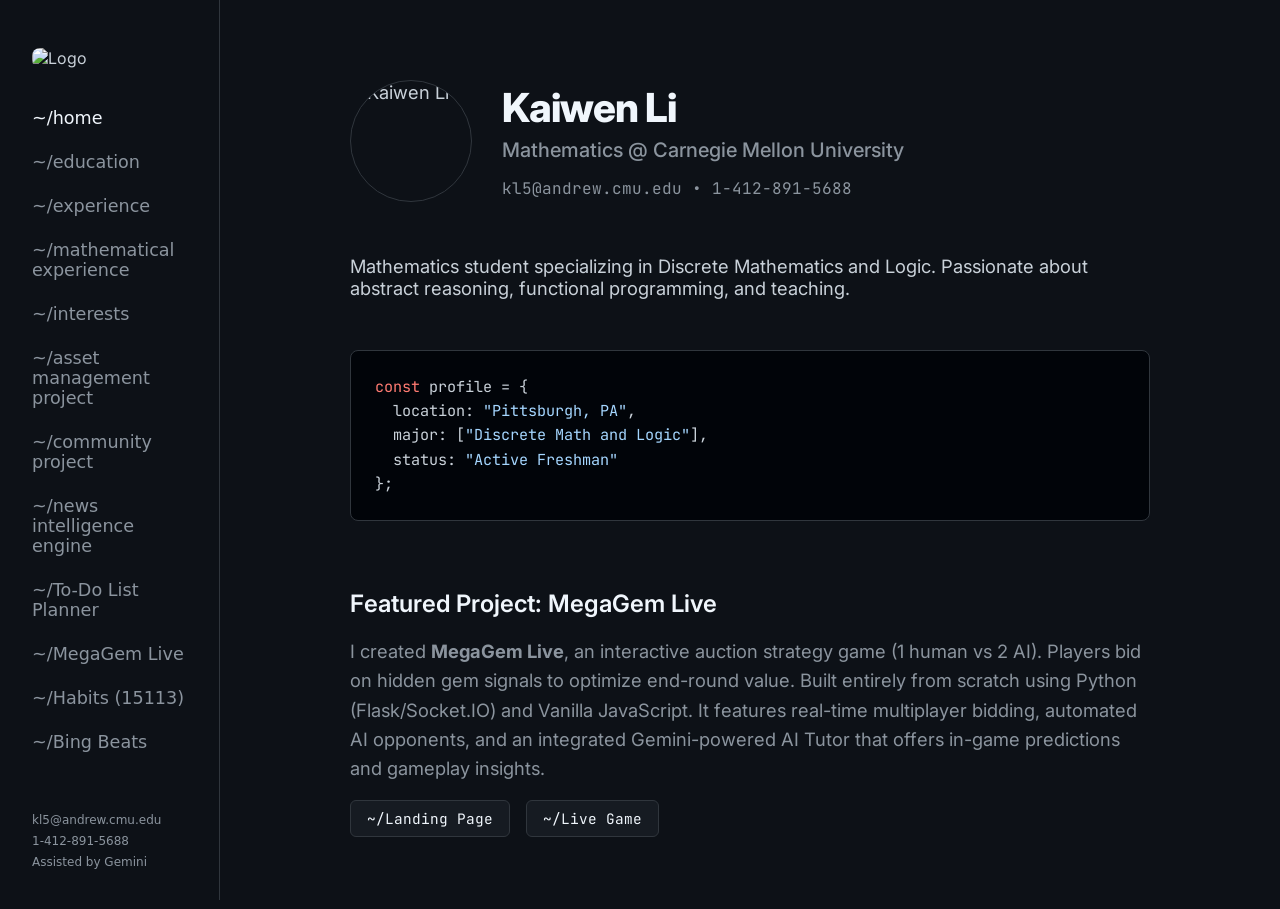
==== index.html @ 4c5a927d "Added BingBeats" ====
<!DOCTYPE html>
<html lang="en">

<head>
    <meta charset="UTF-8">
    <title>Kaiwen Li | Portfolio</title>
    <link rel="preconnect" href="https://fonts.googleapis.com">
    <link rel="preconnect" href="https://fonts.gstatic.com" crossorigin>
    <link
        href="https://fonts.googleapis.com/css2?family=Inter:ital,opsz,wght@0,14..32,100..900;1,14..32,100..900&family=JetBrains+Mono:ital,wght@0,100..800;1,100..800&display=swap"
        rel="stylesheet">

    <link rel="preconnect" href="https://fonts.googleapis.com">
    <link rel="preconnect" href="https://fonts.gstatic.com" crossorigin>
    <link
        href="https://fonts.googleapis.com/css2?family=Inter:ital,opsz,wght@0,14..32,100..900;1,14..32,100..900&family=JetBrains+Mono:ital,wght@0,100..800;1,100..800&display=swap"
        rel="stylesheet">

    <style>
        :root {
            --bg: #0d1117;
            --card: #161b22;
            --text: #c9d1d9;
            --sub: #8b949e;
            --border: #30363d;
            --highlight: #f0f6fc;
        }

        body {
            background: var(--bg);
            color: var(--text);
            font-family: 'Inter', -apple-system, system-ui, sans-serif;
            margin: 0;
            display: flex;
            min-height: 100vh;
        }

        nav {
            border-right: 1px solid var(--border);
            padding: 3rem 2rem;
            display: flex;
            flex-direction: column;
            justify-content: flex-start;
            gap: 1.5rem;
            background: var(--bg);
            position: sticky;
            top: 0;
            height: 100vh;
            width: 220px;
            min-width: 220px;
            box-sizing: border-box;
        }

        .sidebar-logo {
            width: 100%;
            display: flex;
            justify-content: flex-start;
            margin-bottom: 1rem;
        }

        .sidebar-logo img {
            max-width: 80px;
            height: auto;
            border-radius: 8px;
        }

        @media (max-width: 850px) {
            .sidebar-logo {
                width: auto;
                margin-bottom: 0;
                margin-right: 1rem;
            }

            .sidebar-logo img {
                max-width: 40px;
            }
        }

        .sidebar-footer {
            margin-top: auto;
            padding-top: 2rem;
        }

        .sidebar-footer p {
            color: var(--sub);
            font-size: 0.75rem;
            margin: 4px 0;
            font-family: -apple-system, system-ui, "Segoe UI", sans-serif;
            line-height: 1.4;
        }

        @media (max-width: 850px) {
            .sidebar-footer {
                display: none;
            }
        }

        nav a {
            font-family: -apple-system, system-ui, "Segoe UI", sans-serif;
            color: var(--sub);
            text-decoration: none;
            font-size: 1.1rem;
            font-weight: 500;
        }

        nav a:hover,
        .active {
            color: var(--highlight);
        }

        /* CONTENT AREA: Slightly scaled down from the previous version */
        .container {
            flex-grow: 1;
            max-width: 800px;
            margin: 80px auto 40px auto;
            padding: 0 40px;
            font-size: 1.15rem;
            font-family: 'Inter', sans-serif;
            display: flex;
            flex-direction: column;
            min-height: calc(100vh - 120px);
        }

        h1 {
            font-size: 2.5rem;
            /* Reduced from 3rem */
            color: var(--highlight);
            letter-spacing: -1px;
            margin: 0;
            font-weight: 800;
        }

        .tagline {
            color: var(--sub);
            margin: 6px 0;
            font-weight: 500;
            font-size: 1.25rem;
        }

        .contact {
            color: var(--sub);
            margin-top: 1rem;
            font-family: 'JetBrains Mono', monospace;
            font-size: 1rem;
        }

        .profile-header {
            display: flex;
            align-items: center;
            gap: 30px;
            margin-bottom: 35px;
        }

        .header-img {
            width: 120px;
            height: 120px;
            border-radius: 50%;
            border: 1px solid var(--border);
            object-fit: cover;
        }

        .code-block {
            background: #010409;
            border: 1px solid var(--border);
            border-radius: 8px;
            padding: 1.5rem;
            font-family: "JetBrains Mono", monospace;
            font-size: 0.95rem;
            margin-top: 2rem;
            line-height: 1.6;
        }

        @media (max-width: 850px) {
            body {
                flex-direction: column;
            }

            nav {
                width: 100%;
                height: auto;
                flex-direction: row;
                border-right: none;
                border-bottom: 1px solid var(--border);
                position: relative;
                padding: 1.5rem;
                justify-content: center;
                gap: 1.5rem;
            }

            .container {
                margin: 40px auto;
            }
        }

        @media (max-width: 600px) {
            .profile-header {
                flex-direction: column;
                text-align: center;
            }
        }
    </style>
</head>

<body>
    <nav>
        <div class="sidebar-logo">
            <img src="Gemini_Generated_Image_7rpene7rpene7rpe (1).png" alt="Logo">
        </div>
        <a href="index.html" class="active">~/home</a>
        <a href="education.html">~/education</a>
        <a href="experience.html">~/experience</a>
        <a href="honors.html">~/mathematical experience</a>
        <a href="interests.html">~/interests</a>
        <a href="https://arcg.is/04Xv9r" target="_blank">~/asset management project</a>
        <a href="https://kaiwenli1000.wixsite.com/adopt-our-community" target="_blank">~/community project</a>
        <a href="news.html">~/news intelligence engine</a>
        <a href="todo.html">~/To-Do List Planner</a>
        <a href="megagem.html">~/MegaGem Live</a>
        <a href="habits.html">~/Habits (15113)</a>
        <a href="bingbeats.html">~/Bing Beats</a>

        <footer class="sidebar-footer">
            <p>kl5@andrew.cmu.edu </p>
            <p>1-412-891-5688</p>
            <p>Assisted by Gemini</p>
        </footer>
    </nav>
    <div class="container">
        <header class="profile-header">
            <img src="381769150556_.pic.jpg" alt="Kaiwen Li" class="header-img">

            <div class="header-text">
                <h1>Kaiwen Li</h1>
                <p class="tagline">Mathematics @ Carnegie Mellon University</p>
                <div class="contact">
                    kl5@andrew.cmu.edu • 1-412-891-5688
                </div>
            </div>
        </header>

        <p>Mathematics student specializing in Discrete Mathematics and Logic. Passionate about abstract reasoning,
            functional programming, and teaching.</p>

        <div class="code-block" style="margin-bottom: 3rem;">
            <span style="color: #ff7b72;">const</span> profile = {<br>
            &nbsp;&nbsp;location: <span style="color: #a5d6ff;">"Pittsburgh, PA"</span>,<br>
            &nbsp;&nbsp;major: [<span style="color: #a5d6ff;">"Discrete Math and Logic"</span>],<br>
            &nbsp;&nbsp;status: <span style="color: #a5d6ff;">"Active Freshman"</span><br>
            };
        </div>

        <div class="project-summary" style="margin-bottom: 2rem;">
            <h2 style="color: var(--highlight); font-size: 1.5rem; margin-bottom: 0.5rem; font-weight: 600;">Featured
                Project: MegaGem Live</h2>
            <p style="color: var(--sub); line-height: 1.6; margin-bottom: 1rem;">
                I created <strong>MegaGem Live</strong>, an interactive auction strategy game (1 human vs 2 AI). Players
                bid on hidden gem signals to optimize end-round value. Built entirely from scratch using Python
                (Flask/Socket.IO) and Vanilla JavaScript. It features real-time multiplayer bidding, automated AI
                opponents, and an integrated Gemini-powered AI Tutor that offers in-game predictions and gameplay
                insights.
            </p>
            <div style="display: flex; gap: 1rem; font-family: 'JetBrains Mono', monospace; font-size: 0.9rem;">
                <a href="https://kaiwenli2007.github.io/MegaGem_Live/" target="_blank"
                    style="color: var(--highlight); text-decoration: none; border: 1px solid var(--border); padding: 0.5rem 1rem; border-radius: 6px; background: var(--card);">~/Landing
                    Page</a>
                <a href="https://megagem-live.onrender.com" target="_blank"
                    style="color: var(--highlight); text-decoration: none; border: 1px solid var(--border); padding: 0.5rem 1rem; border-radius: 6px; background: var(--card);">~/Live
                    Game</a>
            </div>
        </div>
    </div>
</body>

</html>
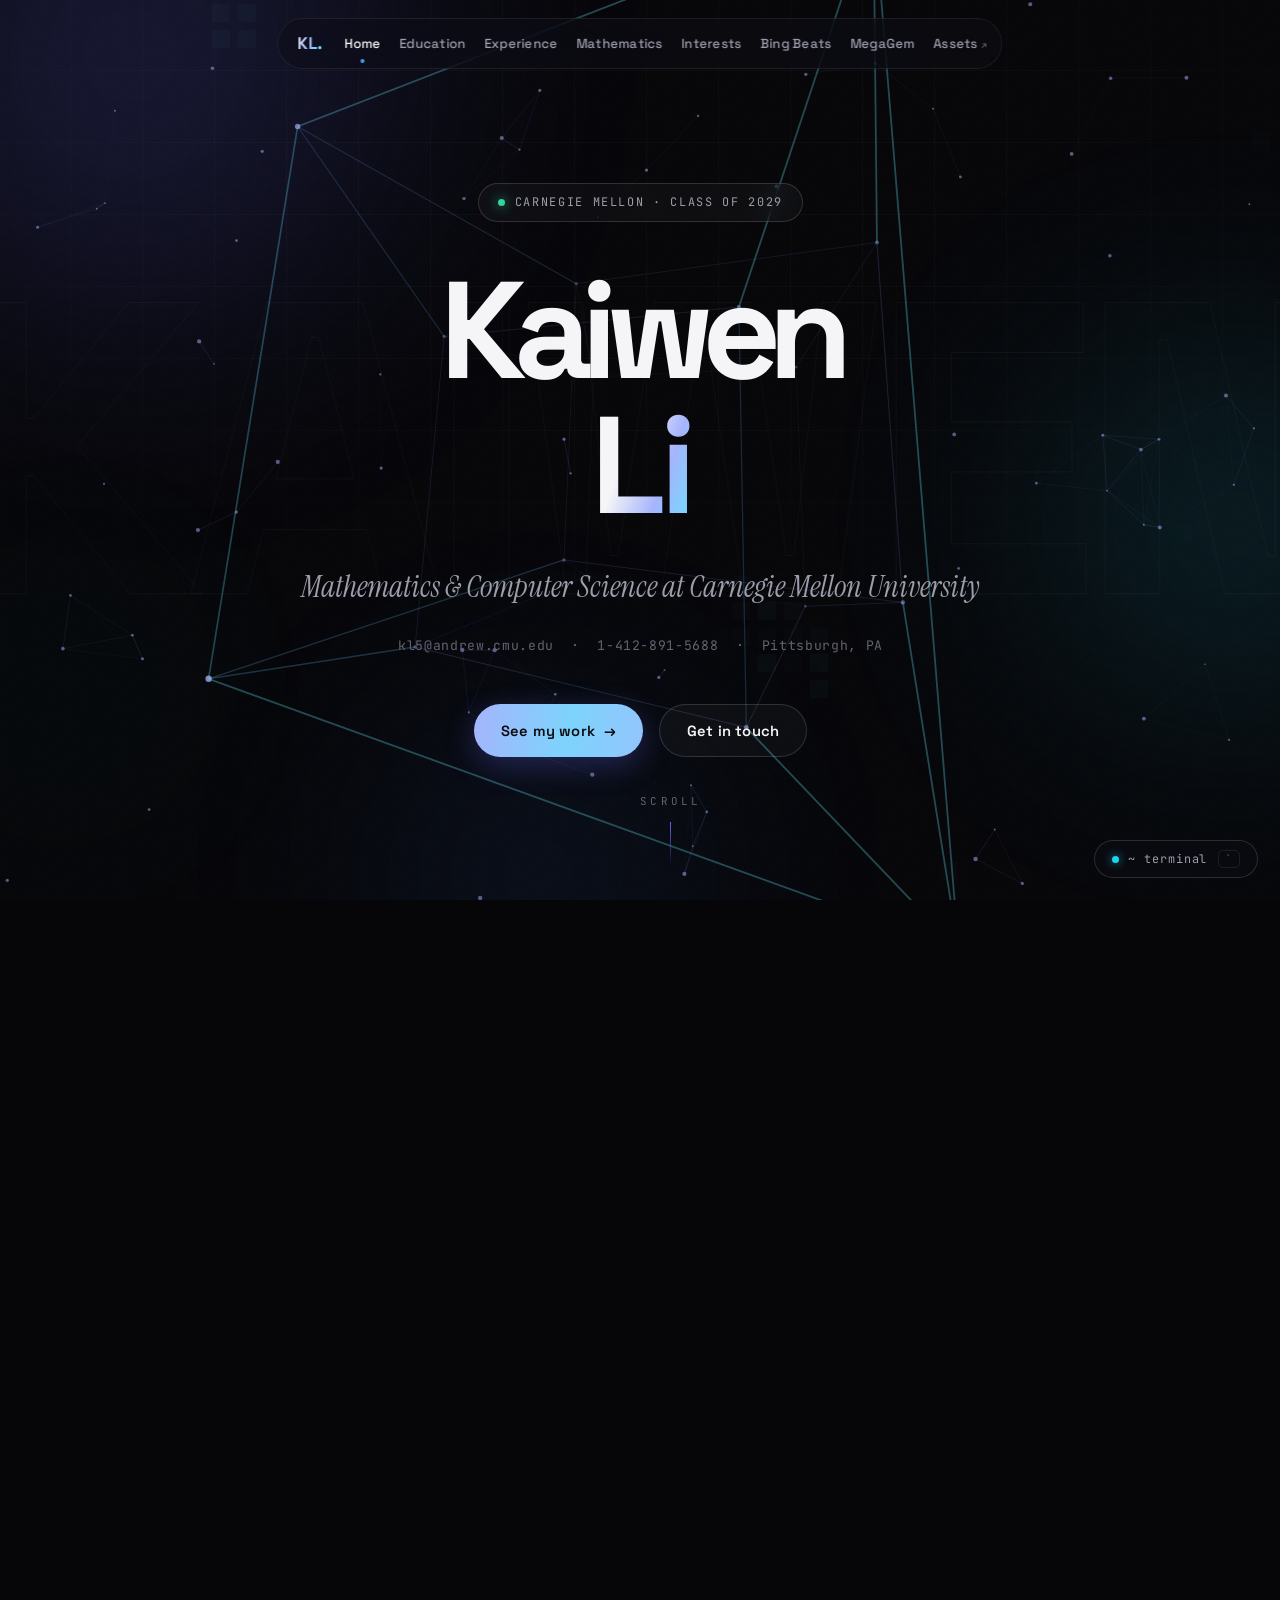
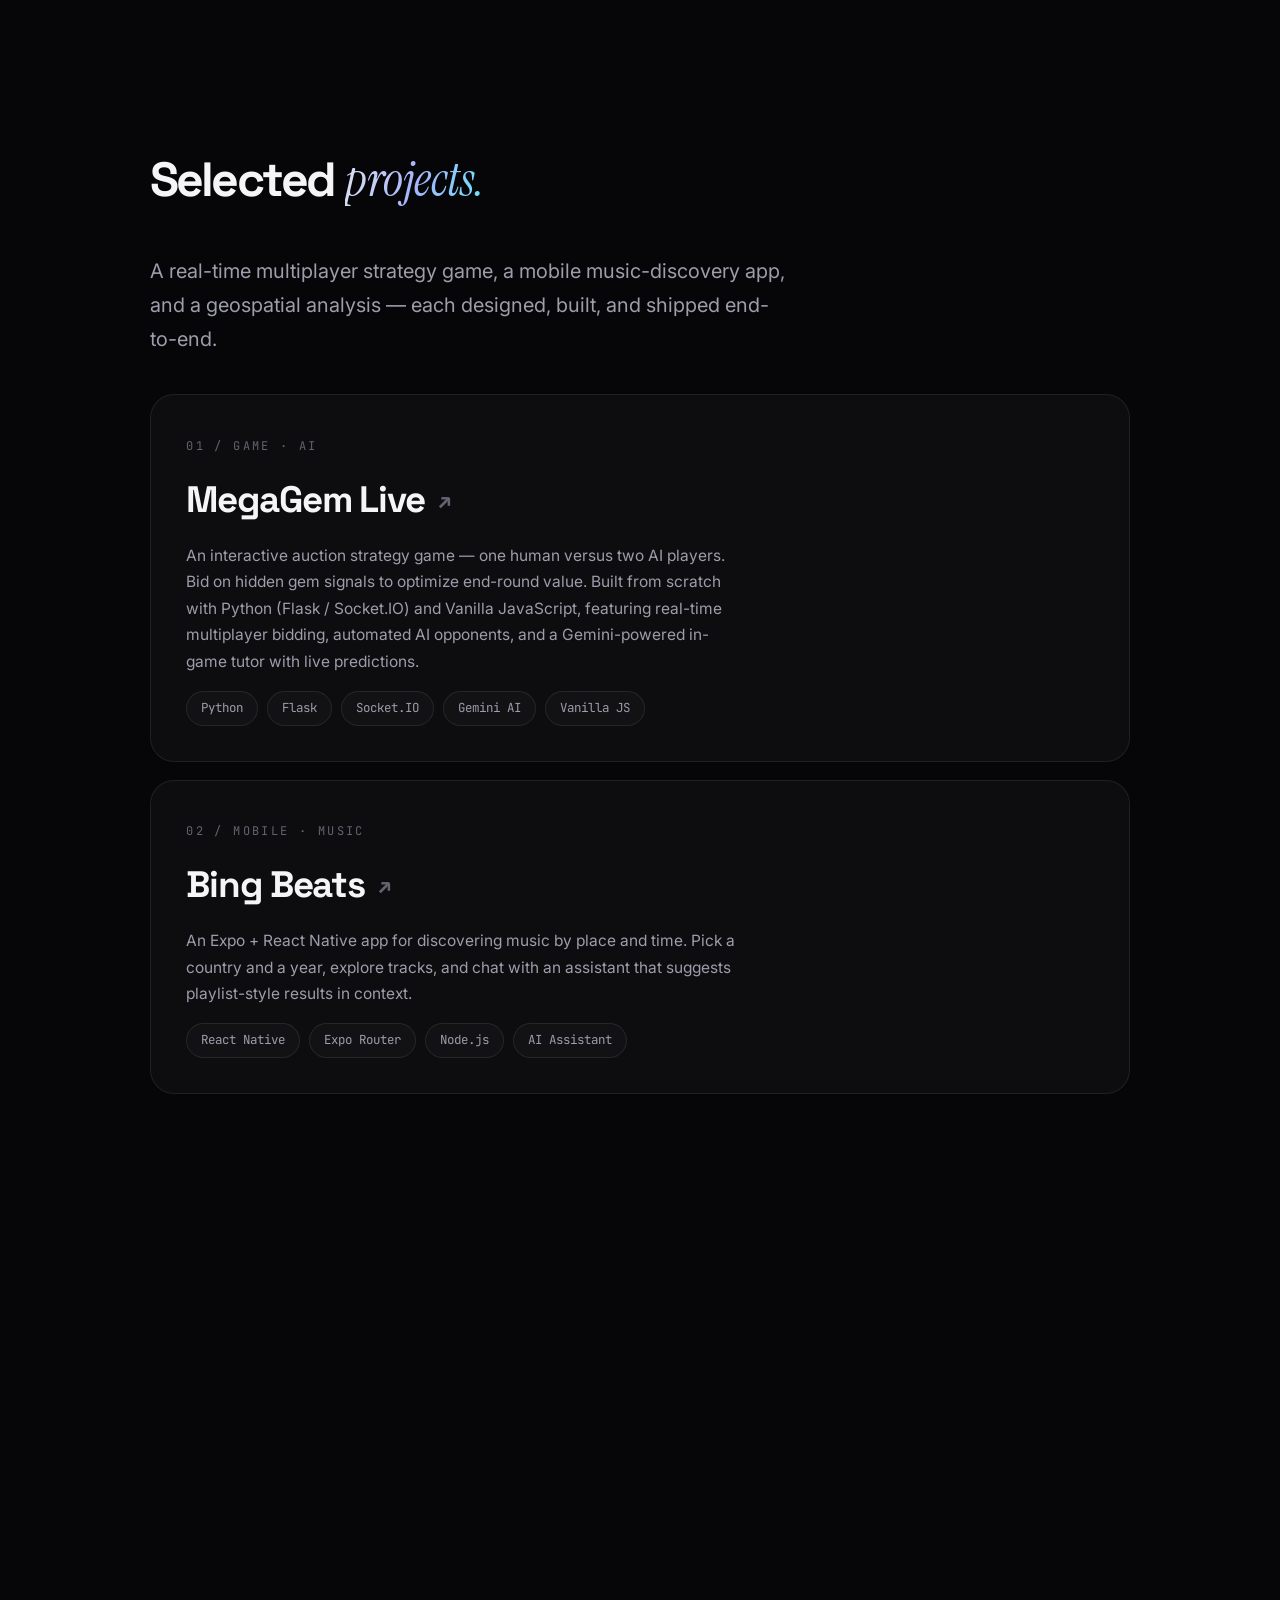
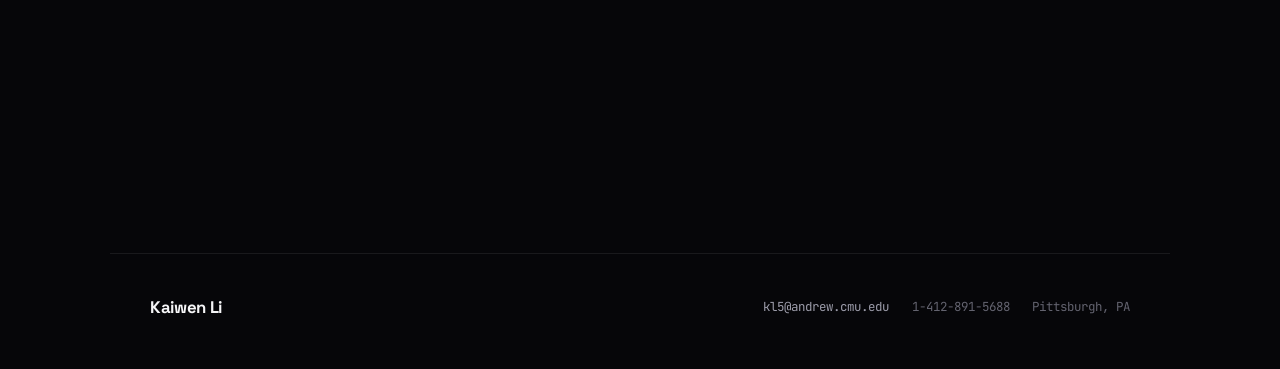
==== commit 1b029e29: "Redesign site: cinematic UI, interactive math background, terminal - New shared design system (style" ====
--- a/index.html
+++ b/index.html
@@ -3,272 +3,219 @@
 
 <head>
     <meta charset="UTF-8">
-    <title>Kaiwen Li | Portfolio</title>
+    <meta name="viewport" content="width=device-width, initial-scale=1">
+    <title>Kaiwen Li — Math &amp; CS @ CMU</title>
+    <link rel="icon"
+        href="data:image/svg+xml,%3Csvg xmlns='http://www.w3.org/2000/svg' viewBox='0 0 64 64'%3E%3Cdefs%3E%3ClinearGradient id='g' x1='0' y1='0' x2='1' y2='1'%3E%3Cstop offset='0' stop-color='%238b5cf6'/%3E%3Cstop offset='1' stop-color='%2322d3ee'/%3E%3C/linearGradient%3E%3C/defs%3E%3Crect width='64' height='64' rx='14' fill='url(%23g)'/%3E%3Ctext x='32' y='45' font-family='Arial' font-size='38' font-weight='bold' text-anchor='middle' fill='white'%3EK%3C/text%3E%3C/svg%3E">
     <link rel="preconnect" href="https://fonts.googleapis.com">
     <link rel="preconnect" href="https://fonts.gstatic.com" crossorigin>
     <link
-        href="https://fonts.googleapis.com/css2?family=Inter:ital,opsz,wght@0,14..32,100..900;1,14..32,100..900&family=JetBrains+Mono:ital,wght@0,100..800;1,100..800&display=swap"
+        href="https://fonts.googleapis.com/css2?family=Space+Grotesk:wght@400;500;600;700&family=Instrument+Serif:ital@0;1&family=JetBrains+Mono:wght@400;500&family=Inter:wght@400;500;600&display=swap"
         rel="stylesheet">
-
-    <link rel="preconnect" href="https://fonts.googleapis.com">
-    <link rel="preconnect" href="https://fonts.gstatic.com" crossorigin>
-    <link
-        href="https://fonts.googleapis.com/css2?family=Inter:ital,opsz,wght@0,14..32,100..900;1,14..32,100..900&family=JetBrains+Mono:ital,wght@0,100..800;1,100..800&display=swap"
-        rel="stylesheet">
-
-    <style>
-        :root {
-            --bg: #0d1117;
-            --card: #161b22;
-            --text: #c9d1d9;
-            --sub: #8b949e;
-            --border: #30363d;
-            --highlight: #f0f6fc;
-        }
-
-        body {
-            background: var(--bg);
-            color: var(--text);
-            font-family: 'Inter', -apple-system, system-ui, sans-serif;
-            margin: 0;
-            display: flex;
-            min-height: 100vh;
-        }
-
-        nav {
-            border-right: 1px solid var(--border);
-            padding: 3rem 2rem;
-            display: flex;
-            flex-direction: column;
-            justify-content: flex-start;
-            gap: 1.5rem;
-            background: var(--bg);
-            position: sticky;
-            top: 0;
-            height: 100vh;
-            width: 220px;
-            min-width: 220px;
-            box-sizing: border-box;
-        }
-
-        .sidebar-logo {
-            width: 100%;
-            display: flex;
-            justify-content: flex-start;
-            margin-bottom: 1rem;
-        }
-
-        .sidebar-logo img {
-            max-width: 80px;
-            height: auto;
-            border-radius: 8px;
-        }
-
-        @media (max-width: 850px) {
-            .sidebar-logo {
-                width: auto;
-                margin-bottom: 0;
-                margin-right: 1rem;
-            }
-
-            .sidebar-logo img {
-                max-width: 40px;
-            }
-        }
-
-        .sidebar-footer {
-            margin-top: auto;
-            padding-top: 2rem;
-        }
-
-        .sidebar-footer p {
-            color: var(--sub);
-            font-size: 0.75rem;
-            margin: 4px 0;
-            font-family: -apple-system, system-ui, "Segoe UI", sans-serif;
-            line-height: 1.4;
-        }
-
-        @media (max-width: 850px) {
-            .sidebar-footer {
-                display: none;
-            }
-        }
-
-        nav a {
-            font-family: -apple-system, system-ui, "Segoe UI", sans-serif;
-            color: var(--sub);
-            text-decoration: none;
-            font-size: 1.1rem;
-            font-weight: 500;
-        }
-
-        nav a:hover,
-        .active {
-            color: var(--highlight);
-        }
-
-        /* CONTENT AREA: Slightly scaled down from the previous version */
-        .container {
-            flex-grow: 1;
-            max-width: 800px;
-            margin: 80px auto 40px auto;
-            padding: 0 40px;
-            font-size: 1.15rem;
-            font-family: 'Inter', sans-serif;
-            display: flex;
-            flex-direction: column;
-            min-height: calc(100vh - 120px);
-        }
-
-        h1 {
-            font-size: 2.5rem;
-            /* Reduced from 3rem */
-            color: var(--highlight);
-            letter-spacing: -1px;
-            margin: 0;
-            font-weight: 800;
-        }
-
-        .tagline {
-            color: var(--sub);
-            margin: 6px 0;
-            font-weight: 500;
-            font-size: 1.25rem;
-        }
-
-        .contact {
-            color: var(--sub);
-            margin-top: 1rem;
-            font-family: 'JetBrains Mono', monospace;
-            font-size: 1rem;
-        }
-
-        .profile-header {
-            display: flex;
-            align-items: center;
-            gap: 30px;
-            margin-bottom: 35px;
-        }
-
-        .header-img {
-            width: 120px;
-            height: 120px;
-            border-radius: 50%;
-            border: 1px solid var(--border);
-            object-fit: cover;
-        }
-
-        .code-block {
-            background: #010409;
-            border: 1px solid var(--border);
-            border-radius: 8px;
-            padding: 1.5rem;
-            font-family: "JetBrains Mono", monospace;
-            font-size: 0.95rem;
-            margin-top: 2rem;
-            line-height: 1.6;
-        }
-
-        @media (max-width: 850px) {
-            body {
-                flex-direction: column;
-            }
-
-            nav {
-                width: 100%;
-                height: auto;
-                flex-direction: row;
-                border-right: none;
-                border-bottom: 1px solid var(--border);
-                position: relative;
-                padding: 1.5rem;
-                justify-content: center;
-                gap: 1.5rem;
-            }
-
-            .container {
-                margin: 40px auto;
-            }
-        }
-
-        @media (max-width: 600px) {
-            .profile-header {
-                flex-direction: column;
-                text-align: center;
-            }
-        }
-    </style>
+    <link rel="stylesheet" href="styles.css">
 </head>
 
 <body>
-    <nav>
-        <div class="sidebar-logo">
-            <img src="Gemini_Generated_Image_7rpene7rpene7rpe (1).png" alt="Logo">
+    <!-- Ambient cursor-reactive background -->
+    <div class="ambient">
+        <div class="orb orb-violet"></div>
+        <div class="orb orb-cyan"></div>
+        <div class="orb orb-pink"></div>
+        <div class="orb orb-amber"></div>
+        <div class="grid-overlay"></div>
+        <div class="noise"></div>
+    </div>
+
+    <header class="site-nav">
+        <a class="nav-logo" href="index.html">KL.</a>
+        <nav class="nav-links">
+            <a href="index.html" class="active">Home</a>
+            <a href="education.html">Education</a>
+            <a href="experience.html">Experience</a>
+            <a href="honors.html">Mathematics</a>
+            <a href="interests.html">Interests</a>
+            <a href="bingbeats.html">Bing Beats</a>
+            <a href="megagem.html">MegaGem</a>
+            <a href="https://arcg.is/04Xv9r" target="_blank" class="ext">Assets</a>
+        </nav>
+        <button class="menu-btn" aria-label="Open menu">
+            <span class="bars"><span></span><span></span></span>
+            Menu
+        </button>
+    </header>
+
+    <div class="overlay-menu">
+        <button class="overlay-close">Close</button>
+        <a href="index.html"><span class="idx">01</span>Home</a>
+        <a href="education.html"><span class="idx">02</span>Education</a>
+        <a href="experience.html"><span class="idx">03</span>Experience</a>
+        <a href="honors.html"><span class="idx">04</span>Mathematics</a>
+        <a href="interests.html"><span class="idx">05</span>Interests</a>
+        <a href="bingbeats.html"><span class="idx">06</span>Bing Beats</a>
+        <a href="megagem.html"><span class="idx">07</span>MegaGem Live</a>
+        <a href="https://arcg.is/04Xv9r" target="_blank"><span class="idx">08</span>Asset Management ↗</a>
+    </div>
+
+    <!-- ============ HERO ============ -->
+    <section class="hero">
+        <div class="hero-watermark" aria-hidden="true">KAIWEN</div>
+
+        <div class="hero-inner">
+            <div class="status-pill">
+                <span class="dot"></span>
+                Carnegie Mellon · Class of 2029
+            </div>
+
+            <h1 class="hero-name">
+                <span class="line"><span>Kaiwen</span></span>
+                <span class="line"><span><span class="shine">Li</span></span></span>
+            </h1>
+
+            <p class="hero-tag">
+                Mathematics &amp; Computer Science at Carnegie Mellon University
+            </p>
+
+            <p class="hero-contact">kl5@andrew.cmu.edu &nbsp;·&nbsp; 1-412-891-5688 &nbsp;·&nbsp; Pittsburgh, PA</p>
+
+            <div class="btn-row hero-cta" style="justify-content: center;">
+                <a class="btn btn-primary" href="#work">See my work <span class="arrow">→</span></a>
+                <a class="btn btn-ghost" href="mailto:kl5@andrew.cmu.edu">Get in touch</a>
+            </div>
         </div>
-        <a href="index.html" class="active">~/home</a>
-        <a href="education.html">~/education</a>
-        <a href="experience.html">~/experience</a>
-        <a href="honors.html">~/mathematical experience</a>
-        <a href="interests.html">~/interests</a>
-        <a href="https://arcg.is/04Xv9r" target="_blank">~/asset management project</a>
-        <a href="https://kaiwenli1000.wixsite.com/adopt-our-community" target="_blank">~/community project</a>
-        <a href="news.html">~/news intelligence engine</a>
-        <a href="todo.html">~/To-Do List Planner</a>
-        <a href="megagem.html">~/MegaGem Live</a>
-        <a href="habits.html">~/Habits (15113)</a>
-        <a href="bingbeats.html">~/Bing Beats</a>
-
-        <footer class="sidebar-footer">
-            <p>kl5@andrew.cmu.edu </p>
-            <p>1-412-891-5688</p>
-            <p>Assisted by Gemini</p>
-        </footer>
-    </nav>
-    <div class="container">
-        <header class="profile-header">
-            <img src="381769150556_.pic.jpg" alt="Kaiwen Li" class="header-img">
-
-            <div class="header-text">
-                <h1>Kaiwen Li</h1>
-                <p class="tagline">Mathematics @ Carnegie Mellon University</p>
-                <div class="contact">
-                    kl5@andrew.cmu.edu • 1-412-891-5688
+
+        <div class="scroll-cue">Scroll</div>
+    </section>
+
+    <!-- ============ ABOUT ============ -->
+    <main class="page" style="padding-top: 40px;">
+        <section id="about">
+            <span class="kicker" data-reveal>About</span>
+            <h2 class="display" data-reveal style="--d: 0.05s;">
+                Mathematics &amp;<br>Computer Science.
+            </h2>
+
+            <div class="about-grid section-gap" style="margin-top: 3rem;">
+                <div class="portrait-frame" data-tilt data-reveal>
+                    <img src="381769150556_.pic.jpg" alt="Kaiwen Li">
                 </div>
-            </div>
-        </header>
-
-        <p>Mathematics student specializing in Discrete Mathematics and Logic. Passionate about abstract reasoning,
-            functional programming, and teaching.</p>
-
-        <div class="code-block" style="margin-bottom: 3rem;">
-            <span style="color: #ff7b72;">const</span> profile = {<br>
-            &nbsp;&nbsp;location: <span style="color: #a5d6ff;">"Pittsburgh, PA"</span>,<br>
-            &nbsp;&nbsp;major: [<span style="color: #a5d6ff;">"Discrete Math and Logic"</span>],<br>
-            &nbsp;&nbsp;status: <span style="color: #a5d6ff;">"Active Freshman"</span><br>
-            };
+
+                <div>
+                    <p class="lede" data-reveal style="--d: 0.1s; margin-bottom: 2rem;">
+                        Mathematics and Computer Science student at Carnegie Mellon University,
+                        with a focus on abstract reasoning, functional programming, and teaching.
+                    </p>
+
+                    <div class="code-block" data-reveal style="--d: 0.18s;"><span class="kw">const</span> profile = {
+    location: <span class="str">"Pittsburgh, PA"</span>,
+    major:    [<span class="str">"Mathematics"</span>, <span class="str">"Computer Science"</span>],
+    status:   <span class="str">"Active Freshman"</span>,
+};</div>
+
+                    <div class="stat-strip" data-reveal style="--d: 0.26s; margin-top: 2.2rem;">
+                        <div class="stat">
+                            <div class="num">USAMO</div>
+                            <div class="lbl">Qualifier · 2024</div>
+                        </div>
+                        <div class="stat">
+                            <div class="num">3×</div>
+                            <div class="lbl">AIME Qualifier</div>
+                        </div>
+                        <div class="stat">
+                            <div class="num">2.5%</div>
+                            <div class="lbl">Top of Euclid, Global</div>
+                        </div>
+                    </div>
+                </div>
+            </div>
+        </section>
+
+        <!-- ============ SELECTED WORK ============ -->
+        <section id="work" class="section-gap">
+            <span class="kicker" data-reveal>Selected Work</span>
+            <h2 class="section-title" data-reveal style="--d: 0.05s;">Selected <span class="serif-accent">projects.</span></h2>
+            <p class="lede" data-reveal style="--d: 0.08s; margin-bottom: 2.4rem;">
+                A real-time multiplayer strategy game, a mobile music-discovery app, and a
+                geospatial analysis — each designed, built, and shipped end-to-end.
+            </p>
+
+            <div style="display: grid; gap: 18px;">
+                <a href="megagem.html" class="glass-card project-card" data-reveal>
+                    <span class="proj-num">01 / GAME · AI</span>
+                    <h3 class="proj-name">MegaGem Live <span class="go">↗</span></h3>
+                    <p class="proj-desc">
+                        An interactive auction strategy game — one human versus two AI players. Bid on
+                        hidden gem signals to optimize end-round value. Built from scratch with Python
+                        (Flask / Socket.IO) and Vanilla JavaScript, featuring real-time multiplayer bidding,
+                        automated AI opponents, and a Gemini-powered in-game tutor with live predictions.
+                    </p>
+                    <ul class="chip-row">
+                        <li class="chip">Python</li>
+                        <li class="chip">Flask</li>
+                        <li class="chip">Socket.IO</li>
+                        <li class="chip">Gemini AI</li>
+                        <li class="chip">Vanilla JS</li>
+                    </ul>
+                </a>
+
+                <a href="bingbeats.html" class="glass-card project-card" data-reveal style="--d: 0.08s;">
+                    <span class="proj-num">02 / MOBILE · MUSIC</span>
+                    <h3 class="proj-name">Bing Beats <span class="go">↗</span></h3>
+                    <p class="proj-desc">
+                        An Expo + React Native app for discovering music by place and time. Pick a country
+                        and a year, explore tracks, and chat with an assistant that suggests playlist-style
+                        results in context.
+                    </p>
+                    <ul class="chip-row">
+                        <li class="chip">React Native</li>
+                        <li class="chip">Expo Router</li>
+                        <li class="chip">Node.js</li>
+                        <li class="chip">AI Assistant</li>
+                    </ul>
+                </a>
+
+                <a href="https://arcg.is/04Xv9r" target="_blank" class="glass-card project-card" data-reveal
+                    style="--d: 0.16s;">
+                    <span class="proj-num">03 / DATA · GIS</span>
+                    <h3 class="proj-name">Asset Management Project <span class="go">↗</span></h3>
+                    <p class="proj-desc">
+                        A geospatial asset-management story map built on the ArcGIS platform —
+                        externally hosted, opens in a new tab.
+                    </p>
+                    <ul class="chip-row">
+                        <li class="chip">ArcGIS</li>
+                        <li class="chip">Story Map</li>
+                        <li class="chip">Data Viz</li>
+                    </ul>
+                </a>
+            </div>
+        </section>
+
+        <!-- ============ CONTACT CTA ============ -->
+        <section class="section-gap" style="text-align: center;">
+            <h2 class="display" data-reveal style="font-size: clamp(2.2rem, 6vw, 4rem);">
+                Let's <em>talk.</em>
+            </h2>
+            <p class="lede" data-reveal style="--d: 0.08s; margin: 0 auto 2.4rem;">
+                Open to research, teaching, and quantitative opportunities.
+            </p>
+            <div class="btn-row" data-reveal style="--d: 0.16s; justify-content: center;">
+                <a class="btn btn-primary" href="mailto:kl5@andrew.cmu.edu">kl5@andrew.cmu.edu <span
+                        class="arrow">→</span></a>
+            </div>
+        </section>
+    </main>
+
+    <footer class="site-footer">
+        <span class="foot-name">Kaiwen Li</span>
+        <div class="foot-meta">
+            <a href="mailto:kl5@andrew.cmu.edu">kl5@andrew.cmu.edu</a>
+            <span>1-412-891-5688</span>
+            <span>Pittsburgh, PA</span>
         </div>
-
-        <div class="project-summary" style="margin-bottom: 2rem;">
-            <h2 style="color: var(--highlight); font-size: 1.5rem; margin-bottom: 0.5rem; font-weight: 600;">Featured
-                Project: MegaGem Live</h2>
-            <p style="color: var(--sub); line-height: 1.6; margin-bottom: 1rem;">
-                I created <strong>MegaGem Live</strong>, an interactive auction strategy game (1 human vs 2 AI). Players
-                bid on hidden gem signals to optimize end-round value. Built entirely from scratch using Python
-                (Flask/Socket.IO) and Vanilla JavaScript. It features real-time multiplayer bidding, automated AI
-                opponents, and an integrated Gemini-powered AI Tutor that offers in-game predictions and gameplay
-                insights.
-            </p>
-            <div style="display: flex; gap: 1rem; font-family: 'JetBrains Mono', monospace; font-size: 0.9rem;">
-                <a href="https://kaiwenli2007.github.io/MegaGem_Live/" target="_blank"
-                    style="color: var(--highlight); text-decoration: none; border: 1px solid var(--border); padding: 0.5rem 1rem; border-radius: 6px; background: var(--card);">~/Landing
-                    Page</a>
-                <a href="https://megagem-live.onrender.com" target="_blank"
-                    style="color: var(--highlight); text-decoration: none; border: 1px solid var(--border); padding: 0.5rem 1rem; border-radius: 6px; background: var(--card);">~/Live
-                    Game</a>
-            </div>
-        </div>
-    </div>
+    </footer>
+
+    <script src="site.js"></script>
+    <script src="signature.js"></script>
 </body>
 
-</html>+</html>
--- a/styles.css
+++ b/styles.css
@@ -0,0 +1,1540 @@
+/* ============================================================
+   KAIWEN LI — PORTFOLIO DESIGN SYSTEM
+   Cinematic dark canvas · aurora ambience · editorial type
+   ============================================================ */
+
+:root {
+    --bg: #060609;
+    --bg-soft: #0b0b10;
+    --ink: #f5f5f7;
+    --sub: #9d9dab;
+    --faint: #63636f;
+    --line: rgba(255, 255, 255, 0.08);
+    --line-strong: rgba(255, 255, 255, 0.14);
+    --glass: rgba(14, 14, 20, 0.55);
+    --card: rgba(255, 255, 255, 0.03);
+
+    --a-violet: #6366f1;
+    --a-cyan: #22d3ee;
+    --a-ice: #93c5fd;
+    --a-steel: #64748b;
+
+    --grad-text: linear-gradient(105deg, #e2e8f0 0%, #a5b4fc 50%, #67e8f9 100%);
+    --grad-line: linear-gradient(90deg, var(--a-violet), var(--a-cyan));
+
+    --font-display: 'Space Grotesk', -apple-system, system-ui, sans-serif;
+    --font-serif: 'Instrument Serif', Georgia, serif;
+    --font-mono: 'JetBrains Mono', ui-monospace, monospace;
+    --font-body: 'Inter', -apple-system, system-ui, sans-serif;
+
+    --ease-out: cubic-bezier(0.16, 1, 0.3, 1);
+}
+
+* {
+    box-sizing: border-box;
+}
+
+html {
+    scroll-behavior: smooth;
+}
+
+body {
+    margin: 0;
+    background: var(--bg);
+    color: var(--ink);
+    font-family: var(--font-body);
+    font-size: 1.05rem;
+    line-height: 1.65;
+    -webkit-font-smoothing: antialiased;
+    overflow-x: hidden;
+}
+
+::selection {
+    background: rgba(99, 102, 241, 0.35);
+    color: #fff;
+}
+
+/* ------------------------------------------------------------
+   AMBIENT BACKGROUND — aurora orbs + grid + noise
+   ------------------------------------------------------------ */
+
+.ambient {
+    position: fixed;
+    inset: 0;
+    z-index: -2;
+    overflow: hidden;
+    pointer-events: none;
+}
+
+.orb {
+    position: absolute;
+    border-radius: 50%;
+    filter: blur(110px);
+    opacity: 0.5;
+    will-change: transform;
+}
+
+.orb-violet {
+    width: 55vw;
+    height: 55vw;
+    top: -18vw;
+    left: -12vw;
+    background: radial-gradient(circle at 40% 40%, rgba(99, 102, 241, 0.5), transparent 65%);
+    animation: drift-a 26s ease-in-out infinite alternate;
+}
+
+.orb-cyan {
+    width: 44vw;
+    height: 44vw;
+    top: 30vh;
+    right: -16vw;
+    background: radial-gradient(circle at 55% 45%, rgba(34, 211, 238, 0.34), transparent 65%);
+    animation: drift-b 32s ease-in-out infinite alternate;
+}
+
+.orb-pink {
+    width: 40vw;
+    height: 40vw;
+    bottom: -18vw;
+    left: 22vw;
+    background: radial-gradient(circle at 50% 50%, rgba(59, 130, 246, 0.28), transparent 65%);
+    animation: drift-c 38s ease-in-out infinite alternate;
+}
+
+.orb-amber {
+    width: 26vw;
+    height: 26vw;
+    top: 58vh;
+    left: -8vw;
+    background: radial-gradient(circle at 50% 50%, rgba(45, 212, 191, 0.14), transparent 65%);
+    animation: drift-b 44s ease-in-out infinite alternate-reverse;
+}
+
+/* Interactive constellation layer (drawn by site.js) */
+.ambient canvas {
+    position: absolute;
+    inset: 0;
+    width: 100%;
+    height: 100%;
+}
+
+@keyframes drift-a {
+    from { transform: translate3d(0, 0, 0) scale(1); }
+    to { transform: translate3d(6vw, 8vh, 0) scale(1.15); }
+}
+
+@keyframes drift-b {
+    from { transform: translate3d(0, 0, 0) scale(1.05); }
+    to { transform: translate3d(-7vw, -6vh, 0) scale(0.92); }
+}
+
+@keyframes drift-c {
+    from { transform: translate3d(0, 0, 0) scale(0.95); }
+    to { transform: translate3d(5vw, -9vh, 0) scale(1.1); }
+}
+
+.grid-overlay {
+    position: absolute;
+    inset: -2px;
+    background-image:
+        linear-gradient(rgba(255, 255, 255, 0.025) 1px, transparent 1px),
+        linear-gradient(90deg, rgba(255, 255, 255, 0.025) 1px, transparent 1px);
+    background-size: 72px 72px;
+    mask-image: radial-gradient(ellipse 90% 70% at 50% 20%, black 30%, transparent 75%);
+    -webkit-mask-image: radial-gradient(ellipse 90% 70% at 50% 20%, black 30%, transparent 75%);
+}
+
+.noise {
+    position: absolute;
+    inset: 0;
+    opacity: 0.5;
+    background-image: url("data:image/svg+xml,%3Csvg xmlns='http://www.w3.org/2000/svg' width='120' height='120'%3E%3Cfilter id='n'%3E%3CfeTurbulence type='fractalNoise' baseFrequency='0.9' numOctaves='2'/%3E%3CfeColorMatrix values='0 0 0 0 1 0 0 0 0 1 0 0 0 0 1 0 0 0 0.04 0'/%3E%3C/filter%3E%3Crect width='120' height='120' filter='url(%23n)'/%3E%3C/svg%3E");
+}
+
+/* Cursor glow follower */
+#cursor-glow {
+    position: fixed;
+    top: 0;
+    left: 0;
+    width: 700px;
+    height: 700px;
+    margin: -350px 0 0 -350px;
+    border-radius: 50%;
+    background: radial-gradient(circle, rgba(99, 102, 241, 0.13), rgba(34, 211, 238, 0.06) 40%, transparent 70%);
+    pointer-events: none;
+    z-index: -1;
+    will-change: transform;
+}
+
+/* ------------------------------------------------------------
+   NAVIGATION — floating glass pill
+   ------------------------------------------------------------ */
+
+.site-nav {
+    position: fixed;
+    top: 18px;
+    left: 50%;
+    transform: translateX(-50%);
+    z-index: 100;
+    display: flex;
+    align-items: center;
+    gap: 1.4rem;
+    padding: 0.55rem 0.9rem 0.55rem 1.2rem;
+    border: 1px solid var(--line);
+    border-radius: 999px;
+    background: var(--glass);
+    backdrop-filter: blur(22px) saturate(1.5);
+    -webkit-backdrop-filter: blur(22px) saturate(1.5);
+    transition: background 0.4s, border-color 0.4s, box-shadow 0.4s;
+    white-space: nowrap;
+}
+
+.site-nav.scrolled {
+    background: rgba(10, 10, 15, 0.78);
+    border-color: var(--line-strong);
+    box-shadow: 0 12px 40px rgba(0, 0, 0, 0.45);
+}
+
+.nav-logo {
+    font-family: var(--font-display);
+    font-weight: 700;
+    font-size: 1.05rem;
+    letter-spacing: -0.02em;
+    text-decoration: none;
+    background: var(--grad-text);
+    -webkit-background-clip: text;
+    background-clip: text;
+    color: transparent;
+}
+
+.nav-links {
+    display: flex;
+    align-items: center;
+    gap: 1.15rem;
+}
+
+.nav-links a {
+    position: relative;
+    color: var(--sub);
+    text-decoration: none;
+    font-family: var(--font-display);
+    font-size: 0.82rem;
+    font-weight: 500;
+    letter-spacing: 0.02em;
+    transition: color 0.25s;
+    padding: 0.3rem 0;
+}
+
+.nav-links a:hover {
+    color: var(--ink);
+}
+
+.nav-links a.active {
+    color: var(--ink);
+}
+
+.nav-links a.active::after {
+    content: "";
+    position: absolute;
+    left: 50%;
+    bottom: -4px;
+    transform: translateX(-50%);
+    width: 4px;
+    height: 4px;
+    border-radius: 50%;
+    background: var(--grad-line);
+}
+
+.nav-links a.ext::after {
+    content: "↗";
+    position: static;
+    display: inline;
+    width: auto;
+    height: auto;
+    background: none;
+    color: var(--faint);
+    font-size: 0.7em;
+    margin-left: 3px;
+    transform: none;
+}
+
+.menu-btn {
+    display: none;
+    align-items: center;
+    gap: 0.5rem;
+    background: none;
+    border: none;
+    cursor: pointer;
+    color: var(--ink);
+    font-family: var(--font-mono);
+    font-size: 0.78rem;
+    letter-spacing: 0.12em;
+    text-transform: uppercase;
+    padding: 0.35rem 0.5rem;
+}
+
+.menu-btn .bars {
+    display: inline-flex;
+    flex-direction: column;
+    gap: 4px;
+}
+
+.menu-btn .bars span {
+    display: block;
+    width: 18px;
+    height: 1.5px;
+    background: var(--ink);
+    transition: transform 0.3s var(--ease-out), opacity 0.3s;
+}
+
+@media (max-width: 1020px) {
+    .nav-links {
+        display: none;
+    }
+
+    .menu-btn {
+        display: inline-flex;
+    }
+}
+
+/* Full-screen overlay menu */
+.overlay-menu {
+    position: fixed;
+    inset: 0;
+    z-index: 200;
+    background: rgba(5, 5, 9, 0.92);
+    backdrop-filter: blur(28px);
+    -webkit-backdrop-filter: blur(28px);
+    display: flex;
+    flex-direction: column;
+    justify-content: center;
+    padding: 6vh 8vw;
+    opacity: 0;
+    visibility: hidden;
+    transition: opacity 0.45s var(--ease-out), visibility 0.45s;
+}
+
+.overlay-menu.open {
+    opacity: 1;
+    visibility: visible;
+}
+
+.overlay-menu a {
+    display: flex;
+    align-items: baseline;
+    gap: 1.2rem;
+    text-decoration: none;
+    color: var(--ink);
+    font-family: var(--font-display);
+    font-size: clamp(1.7rem, 5.5vw, 3.2rem);
+    font-weight: 600;
+    letter-spacing: -0.02em;
+    padding: 0.35rem 0;
+    opacity: 0;
+    transform: translateY(28px);
+    transition: opacity 0.5s var(--ease-out), transform 0.5s var(--ease-out), color 0.25s;
+}
+
+.overlay-menu.open a {
+    opacity: 1;
+    transform: translateY(0);
+}
+
+.overlay-menu a:hover {
+    color: transparent;
+    background: var(--grad-text);
+    -webkit-background-clip: text;
+    background-clip: text;
+}
+
+.overlay-menu a .idx {
+    font-family: var(--font-mono);
+    font-size: 0.85rem;
+    color: var(--faint);
+    -webkit-text-fill-color: var(--faint);
+}
+
+.overlay-close {
+    position: absolute;
+    top: 26px;
+    right: 30px;
+    background: none;
+    border: 1px solid var(--line-strong);
+    border-radius: 999px;
+    color: var(--ink);
+    font-family: var(--font-mono);
+    font-size: 0.75rem;
+    letter-spacing: 0.15em;
+    text-transform: uppercase;
+    padding: 0.6rem 1.2rem;
+    cursor: pointer;
+    transition: border-color 0.25s, background 0.25s;
+}
+
+.overlay-close:hover {
+    border-color: var(--a-violet);
+    background: rgba(99, 102, 241, 0.12);
+}
+
+/* ------------------------------------------------------------
+   PAGE SCAFFOLD
+   ------------------------------------------------------------ */
+
+.page {
+    max-width: 1060px;
+    margin: 0 auto;
+    padding: 170px 40px 60px;
+}
+
+.kicker {
+    display: inline-flex;
+    align-items: center;
+    gap: 0.6rem;
+    font-family: var(--font-mono);
+    font-size: 0.75rem;
+    letter-spacing: 0.22em;
+    text-transform: uppercase;
+    color: var(--sub);
+    margin-bottom: 1.4rem;
+}
+
+.kicker::before {
+    content: "";
+    width: 26px;
+    height: 1px;
+    background: var(--grad-line);
+}
+
+.display {
+    font-family: var(--font-display);
+    font-size: clamp(2.6rem, 7vw, 4.6rem);
+    font-weight: 700;
+    letter-spacing: -0.035em;
+    line-height: 1.02;
+    margin: 0 0 1.2rem;
+    color: var(--ink);
+}
+
+.display em,
+.serif-accent {
+    font-family: var(--font-serif);
+    font-style: italic;
+    font-weight: 400;
+    letter-spacing: -0.01em;
+    background: var(--grad-text);
+    -webkit-background-clip: text;
+    background-clip: text;
+    color: transparent;
+    padding-right: 0.06em;
+}
+
+.lede {
+    color: var(--sub);
+    font-size: clamp(1.05rem, 2vw, 1.25rem);
+    max-width: 640px;
+    line-height: 1.7;
+    margin: 0 0 3rem;
+}
+
+.section-gap {
+    margin-top: 5.5rem;
+}
+
+/* ------------------------------------------------------------
+   CURSOR-REACTIVE TYPE — letters/words split by site.js
+   ------------------------------------------------------------ */
+
+.ch,
+.ch-unit {
+    display: inline-block;
+    will-change: transform;
+}
+
+/* inline-block spans lose the parent's letter-spacing between
+   characters — compensate so headline tracking stays tight */
+.hero-name .ch {
+    margin-right: -0.045em;
+}
+
+.display .ch {
+    margin-right: -0.035em;
+}
+
+.section-title .ch {
+    margin-right: -0.03em;
+}
+
+/* ------------------------------------------------------------
+   REVEAL ON SCROLL
+   ------------------------------------------------------------ */
+
+[data-reveal] {
+    opacity: 0;
+    transform: translateY(26px);
+    transition: opacity 0.9s var(--ease-out), transform 0.9s var(--ease-out);
+    transition-delay: var(--d, 0s);
+}
+
+[data-reveal].revealed {
+    opacity: 1;
+    transform: translateY(0);
+}
+
+/* ------------------------------------------------------------
+   GLASS CARDS (pointer-tracked glow)
+   ------------------------------------------------------------ */
+
+.glass-card {
+    position: relative;
+    background: var(--card);
+    border: 1px solid var(--line);
+    border-radius: 20px;
+    padding: 1.8rem;
+    overflow: hidden;
+    transition: border-color 0.35s, transform 0.35s var(--ease-out), box-shadow 0.35s;
+}
+
+.glass-card::before {
+    content: "";
+    position: absolute;
+    inset: 0;
+    background: radial-gradient(480px circle at var(--mx, 50%) var(--my, 50%),
+            rgba(99, 102, 241, 0.10), transparent 55%);
+    opacity: 0;
+    transition: opacity 0.4s;
+    pointer-events: none;
+}
+
+.glass-card:hover {
+    border-color: var(--line-strong);
+    transform: translateY(-3px);
+    box-shadow: 0 24px 60px rgba(0, 0, 0, 0.35);
+}
+
+.glass-card:hover::before {
+    opacity: 1;
+}
+
+.card-label {
+    display: block;
+    font-family: var(--font-mono);
+    font-size: 0.68rem;
+    letter-spacing: 0.2em;
+    text-transform: uppercase;
+    background: var(--grad-text);
+    -webkit-background-clip: text;
+    background-clip: text;
+    color: transparent;
+    margin-bottom: 0.9rem;
+}
+
+.card-title {
+    font-family: var(--font-display);
+    font-size: 1.3rem;
+    font-weight: 600;
+    letter-spacing: -0.015em;
+    color: var(--ink);
+    margin: 0 0 0.5rem;
+}
+
+.card-desc {
+    color: var(--sub);
+    font-size: 0.94rem;
+    line-height: 1.65;
+    margin: 0;
+}
+
+.card-desc strong {
+    color: var(--ink);
+    font-weight: 600;
+}
+
+/* Bento grid */
+.bento {
+    display: grid;
+    grid-template-columns: repeat(6, 1fr);
+    gap: 18px;
+}
+
+.span-2 { grid-column: span 2; }
+.span-3 { grid-column: span 3; }
+.span-4 { grid-column: span 4; }
+.span-6 { grid-column: span 6; }
+
+@media (max-width: 800px) {
+    .span-2, .span-3, .span-4, .span-6 {
+        grid-column: span 6;
+    }
+}
+
+/* ------------------------------------------------------------
+   CHIPS / TAGS
+   ------------------------------------------------------------ */
+
+.chip-row {
+    display: flex;
+    flex-wrap: wrap;
+    gap: 9px;
+    padding: 0;
+    margin: 1rem 0 0;
+    list-style: none;
+}
+
+.chip {
+    font-family: var(--font-mono);
+    font-size: 0.78rem;
+    color: var(--sub);
+    border: 1px solid var(--line);
+    background: rgba(255, 255, 255, 0.025);
+    border-radius: 999px;
+    padding: 6px 14px;
+    transition: color 0.25s, border-color 0.25s, background 0.25s, transform 0.25s;
+}
+
+.chip:hover {
+    color: var(--ink);
+    border-color: rgba(99, 102, 241, 0.5);
+    background: rgba(99, 102, 241, 0.08);
+    transform: translateY(-2px);
+}
+
+.tag-solo {
+    display: inline-block;
+    font-family: var(--font-mono);
+    font-size: 0.72rem;
+    letter-spacing: 0.08em;
+    color: var(--ink);
+    border: 1px solid rgba(99, 102, 241, 0.35);
+    background: rgba(99, 102, 241, 0.1);
+    border-radius: 999px;
+    padding: 5px 13px;
+    margin-top: 1.2rem;
+}
+
+/* ------------------------------------------------------------
+   TIMELINE
+   ------------------------------------------------------------ */
+
+.timeline {
+    position: relative;
+    padding-left: 2.4rem;
+    margin-left: 0.4rem;
+}
+
+.timeline::before {
+    content: "";
+    position: absolute;
+    left: 0;
+    top: 6px;
+    bottom: 6px;
+    width: 1px;
+    background: linear-gradient(180deg, var(--a-violet), var(--a-cyan) 55%, transparent);
+    opacity: 0.5;
+}
+
+.t-entry {
+    position: relative;
+    margin-bottom: 4rem;
+}
+
+.t-entry::before {
+    content: "";
+    position: absolute;
+    left: calc(-2.4rem - 5.5px - 0.4px);
+    top: 9px;
+    width: 11px;
+    height: 11px;
+    border-radius: 50%;
+    background: var(--bg);
+    border: 2px solid var(--a-violet);
+    box-shadow: 0 0 14px rgba(99, 102, 241, 0.7);
+}
+
+.t-head {
+    display: flex;
+    justify-content: space-between;
+    align-items: baseline;
+    flex-wrap: wrap;
+    gap: 0.4rem;
+}
+
+.t-title {
+    font-family: var(--font-display);
+    font-size: 1.55rem;
+    font-weight: 600;
+    letter-spacing: -0.02em;
+    color: var(--ink);
+    margin: 0;
+}
+
+.t-date {
+    font-family: var(--font-mono);
+    font-size: 0.8rem;
+    color: var(--faint);
+    letter-spacing: 0.05em;
+}
+
+.t-org {
+    font-family: var(--font-mono);
+    font-size: 0.85rem;
+    margin-top: 5px;
+    background: var(--grad-text);
+    -webkit-background-clip: text;
+    background-clip: text;
+    color: transparent;
+    display: inline-block;
+}
+
+.t-points {
+    list-style: none;
+    padding: 0;
+    margin: 1rem 0 0;
+}
+
+.t-points li {
+    position: relative;
+    padding-left: 1.6rem;
+    color: var(--sub);
+    font-size: 0.96rem;
+    margin-bottom: 0.55rem;
+    line-height: 1.65;
+}
+
+.t-points li::before {
+    content: "→";
+    position: absolute;
+    left: 0;
+    color: var(--a-cyan);
+    font-family: var(--font-mono);
+}
+
+/* ------------------------------------------------------------
+   BUTTONS
+   ------------------------------------------------------------ */
+
+.btn-row {
+    display: flex;
+    flex-wrap: wrap;
+    gap: 1rem;
+}
+
+.btn {
+    position: relative;
+    display: inline-flex;
+    align-items: center;
+    gap: 0.55rem;
+    font-family: var(--font-display);
+    font-size: 0.92rem;
+    font-weight: 600;
+    letter-spacing: 0.01em;
+    text-decoration: none;
+    border-radius: 999px;
+    padding: 0.85rem 1.7rem;
+    transition: transform 0.3s var(--ease-out), box-shadow 0.3s, background 0.3s, border-color 0.3s;
+    will-change: transform;
+}
+
+.btn-primary {
+    color: #0a0a0f;
+    background: linear-gradient(100deg, #a5b4fc, #7dd3fc 55%, #93c5fd);
+    box-shadow: 0 8px 30px rgba(99, 102, 241, 0.3);
+}
+
+.btn-primary:hover {
+    box-shadow: 0 12px 44px rgba(99, 102, 241, 0.5);
+}
+
+.btn-ghost {
+    color: var(--ink);
+    border: 1px solid var(--line-strong);
+    background: rgba(255, 255, 255, 0.03);
+}
+
+.btn-ghost:hover {
+    border-color: rgba(99, 102, 241, 0.55);
+    background: rgba(99, 102, 241, 0.08);
+}
+
+.btn .arrow {
+    transition: transform 0.3s var(--ease-out);
+}
+
+.btn:hover .arrow {
+    transform: translateX(4px);
+}
+
+/* ------------------------------------------------------------
+   ARTICLE (project pages)
+   ------------------------------------------------------------ */
+
+.article {
+    max-width: 760px;
+}
+
+.article h2 {
+    font-family: var(--font-display);
+    font-size: 1.6rem;
+    font-weight: 600;
+    letter-spacing: -0.02em;
+    color: var(--ink);
+    margin: 3rem 0 1rem;
+    display: flex;
+    align-items: center;
+    gap: 0.8rem;
+}
+
+.article h2::before {
+    content: "";
+    width: 18px;
+    height: 1px;
+    background: var(--grad-line);
+    flex-shrink: 0;
+}
+
+.article p {
+    color: var(--sub);
+    margin: 0 0 1.1rem;
+}
+
+.article p strong,
+.article li strong {
+    color: var(--ink);
+    font-weight: 600;
+}
+
+.article ul,
+.article ol {
+    color: var(--sub);
+    padding-left: 1.4rem;
+    margin: 0 0 1.2rem;
+}
+
+.article li {
+    margin-bottom: 0.6rem;
+}
+
+.article li::marker {
+    color: var(--a-violet);
+}
+
+.article a:not(.btn) {
+    color: #7dd3fc;
+    text-decoration: none;
+    border-bottom: 1px solid rgba(125, 211, 252, 0.3);
+    transition: border-color 0.25s;
+}
+
+.article a:not(.btn):hover {
+    border-color: #7dd3fc;
+}
+
+code {
+    font-family: var(--font-mono);
+    font-size: 0.88em;
+    color: #a5b4fc;
+    background: rgba(99, 102, 241, 0.1);
+    border: 1px solid rgba(99, 102, 241, 0.18);
+    border-radius: 6px;
+    padding: 0.1em 0.45em;
+}
+
+.code-block {
+    position: relative;
+    background: rgba(3, 3, 6, 0.8);
+    border: 1px solid var(--line);
+    border-radius: 14px;
+    padding: 1.3rem 1.5rem;
+    font-family: var(--font-mono);
+    font-size: 0.88rem;
+    line-height: 1.7;
+    color: #c9d1d9;
+    overflow-x: auto;
+    margin: 1rem 0 1.4rem;
+    white-space: pre-wrap;
+}
+
+.code-block::before {
+    content: "";
+    position: absolute;
+    top: 0;
+    left: 1.5rem;
+    right: 1.5rem;
+    height: 1px;
+    background: var(--grad-line);
+    opacity: 0.4;
+}
+
+.code-block .kw { color: #a5b4fc; }
+.code-block .str { color: #7dd3fc; }
+.code-block .cm { color: #63636f; }
+
+/* ------------------------------------------------------------
+   STATS STRIP
+   ------------------------------------------------------------ */
+
+.stat-strip {
+    display: grid;
+    grid-template-columns: repeat(auto-fit, minmax(180px, 1fr));
+    gap: 18px;
+}
+
+.stat {
+    border-left: 1px solid var(--line-strong);
+    padding-left: 1.2rem;
+}
+
+.stat .num {
+    font-family: var(--font-display);
+    font-size: 2rem;
+    font-weight: 700;
+    letter-spacing: -0.03em;
+    background: var(--grad-text);
+    -webkit-background-clip: text;
+    background-clip: text;
+    color: transparent;
+    line-height: 1.1;
+}
+
+.stat .lbl {
+    font-family: var(--font-mono);
+    font-size: 0.72rem;
+    letter-spacing: 0.14em;
+    text-transform: uppercase;
+    color: var(--faint);
+    margin-top: 0.4rem;
+}
+
+/* ------------------------------------------------------------
+   FOOTER
+   ------------------------------------------------------------ */
+
+.site-footer {
+    max-width: 1060px;
+    margin: 6rem auto 0;
+    padding: 2.5rem 40px 3rem;
+    border-top: 1px solid var(--line);
+    display: flex;
+    justify-content: space-between;
+    align-items: center;
+    flex-wrap: wrap;
+    gap: 1rem;
+}
+
+.site-footer .foot-name {
+    font-family: var(--font-display);
+    font-weight: 700;
+    letter-spacing: -0.02em;
+    color: var(--ink);
+}
+
+.site-footer .foot-meta {
+    font-family: var(--font-mono);
+    font-size: 0.78rem;
+    color: var(--faint);
+    display: flex;
+    flex-wrap: wrap;
+    gap: 0.5rem 1.4rem;
+}
+
+.site-footer a {
+    color: var(--sub);
+    text-decoration: none;
+    transition: color 0.25s;
+}
+
+.site-footer a:hover {
+    color: var(--ink);
+}
+
+/* ------------------------------------------------------------
+   HERO (index)
+   ------------------------------------------------------------ */
+
+.hero {
+    min-height: 100svh;
+    display: flex;
+    flex-direction: column;
+    justify-content: center;
+    align-items: center;
+    text-align: center;
+    padding: 120px 24px 80px;
+    position: relative;
+}
+
+.hero-inner {
+    will-change: transform;
+}
+
+.status-pill {
+    display: inline-flex;
+    align-items: center;
+    gap: 0.6rem;
+    font-family: var(--font-mono);
+    font-size: 0.74rem;
+    letter-spacing: 0.14em;
+    text-transform: uppercase;
+    color: var(--sub);
+    border: 1px solid var(--line-strong);
+    border-radius: 999px;
+    padding: 0.55rem 1.2rem;
+    background: rgba(255, 255, 255, 0.03);
+    backdrop-filter: blur(10px);
+    margin-bottom: 2.6rem;
+    animation: rise 1s var(--ease-out) 0.15s both;
+}
+
+.status-pill .dot {
+    width: 7px;
+    height: 7px;
+    border-radius: 50%;
+    background: #34d399;
+    box-shadow: 0 0 12px rgba(52, 211, 153, 0.9);
+    animation: pulse 2.4s ease-in-out infinite;
+}
+
+@keyframes pulse {
+    0%, 100% { opacity: 1; }
+    50% { opacity: 0.35; }
+}
+
+.hero-name {
+    font-family: var(--font-display);
+    font-weight: 700;
+    font-size: clamp(3.4rem, 12vw, 8.6rem);
+    letter-spacing: -0.045em;
+    line-height: 0.98;
+    margin: 0;
+    color: var(--ink);
+}
+
+.hero-name .line {
+    display: block;
+    overflow: hidden;
+    padding-bottom: 0.08em;
+    margin-bottom: -0.08em;
+}
+
+.hero-name .line > span {
+    display: inline-block;
+    transform: translateY(115%);
+    animation: rise-in 1.1s var(--ease-out) forwards;
+}
+
+.hero-name .line:nth-child(2) > span {
+    animation-delay: 0.12s;
+}
+
+.hero-name .shine {
+    background: linear-gradient(110deg, #f5f5f7 20%, #a5b4fc 38%, #7dd3fc 50%, #93c5fd 62%, #f5f5f7 80%);
+    background-size: 220% 100%;
+    -webkit-background-clip: text;
+    background-clip: text;
+    color: transparent;
+    animation: shimmer 7s linear 1.4s infinite;
+}
+
+@keyframes rise-in {
+    to { transform: translateY(0); }
+}
+
+@keyframes shimmer {
+    0% { background-position: 120% 0; }
+    100% { background-position: -120% 0; }
+}
+
+@keyframes rise {
+    from {
+        opacity: 0;
+        transform: translateY(22px);
+    }
+    to {
+        opacity: 1;
+        transform: translateY(0);
+    }
+}
+
+.hero-tag {
+    font-family: var(--font-serif);
+    font-style: italic;
+    font-size: clamp(1.25rem, 3vw, 1.9rem);
+    color: var(--sub);
+    margin: 1.8rem 0 0;
+    animation: rise 1s var(--ease-out) 0.5s both;
+}
+
+.hero-tag .hl {
+    background: var(--grad-text);
+    -webkit-background-clip: text;
+    background-clip: text;
+    color: transparent;
+}
+
+.hero-contact {
+    font-family: var(--font-mono);
+    font-size: 0.82rem;
+    letter-spacing: 0.05em;
+    color: var(--faint);
+    margin-top: 1.4rem;
+    animation: rise 1s var(--ease-out) 0.65s both;
+}
+
+.hero-cta {
+    margin-top: 3rem;
+    animation: rise 1s var(--ease-out) 0.8s both;
+}
+
+.scroll-cue {
+    position: absolute;
+    bottom: 34px;
+    left: 50%;
+    transform: translateX(-50%);
+    font-family: var(--font-mono);
+    font-size: 0.68rem;
+    letter-spacing: 0.3em;
+    text-transform: uppercase;
+    color: var(--faint);
+    display: flex;
+    flex-direction: column;
+    align-items: center;
+    gap: 0.7rem;
+    animation: rise 1s var(--ease-out) 1.1s both;
+}
+
+.scroll-cue::after {
+    content: "";
+    width: 1px;
+    height: 44px;
+    background: linear-gradient(180deg, var(--a-violet), transparent);
+    animation: cue-drop 2s var(--ease-out) infinite;
+}
+
+@keyframes cue-drop {
+    0% { transform: scaleY(0); transform-origin: top; }
+    45% { transform: scaleY(1); transform-origin: top; }
+    55% { transform: scaleY(1); transform-origin: bottom; }
+    100% { transform: scaleY(0); transform-origin: bottom; }
+}
+
+/* Hero background typography */
+.hero-watermark {
+    position: absolute;
+    top: 50%;
+    left: 50%;
+    transform: translate(-50%, -50%);
+    font-family: var(--font-display);
+    font-weight: 700;
+    font-size: clamp(12rem, 34vw, 26rem);
+    letter-spacing: -0.05em;
+    color: transparent;
+    -webkit-text-stroke: 1px rgba(255, 255, 255, 0.045);
+    pointer-events: none;
+    user-select: none;
+    white-space: nowrap;
+    will-change: transform;
+    z-index: -1;
+}
+
+/* ------------------------------------------------------------
+   ABOUT SECTION (index)
+   ------------------------------------------------------------ */
+
+.about-grid {
+    display: grid;
+    grid-template-columns: 300px 1fr;
+    gap: 3.5rem;
+    align-items: start;
+}
+
+@media (max-width: 800px) {
+    .about-grid {
+        grid-template-columns: 1fr;
+    }
+}
+
+.portrait-frame {
+    position: relative;
+    border-radius: 24px;
+    overflow: hidden;
+    border: 1px solid var(--line-strong);
+    aspect-ratio: 4 / 5;
+    will-change: transform;
+}
+
+.portrait-frame::after {
+    content: "";
+    position: absolute;
+    inset: 0;
+    background: linear-gradient(200deg, rgba(99, 102, 241, 0.16), transparent 45%);
+    pointer-events: none;
+}
+
+.portrait-frame img {
+    width: 100%;
+    height: 100%;
+    object-fit: cover;
+    display: block;
+    filter: saturate(1.05) contrast(1.02);
+}
+
+/* Big marquee-ish section title used across pages */
+.section-title {
+    font-family: var(--font-display);
+    font-size: clamp(1.9rem, 4.5vw, 3rem);
+    font-weight: 700;
+    letter-spacing: -0.03em;
+    margin: 0 0 2.2rem;
+    color: var(--ink);
+}
+
+/* Project feature cards on index */
+.project-card {
+    display: block;
+    text-decoration: none;
+    padding: 2.2rem;
+    border-radius: 24px;
+}
+
+.project-card .proj-num {
+    font-family: var(--font-mono);
+    font-size: 0.75rem;
+    color: var(--faint);
+    letter-spacing: 0.2em;
+}
+
+.project-card .proj-name {
+    font-family: var(--font-display);
+    font-size: clamp(1.6rem, 3.4vw, 2.3rem);
+    font-weight: 700;
+    letter-spacing: -0.03em;
+    color: var(--ink);
+    margin: 0.7rem 0 0.8rem;
+    display: flex;
+    align-items: center;
+    gap: 0.8rem;
+}
+
+.project-card .proj-name .go {
+    font-size: 0.6em;
+    color: var(--faint);
+    transition: transform 0.35s var(--ease-out), color 0.35s;
+}
+
+.project-card:hover .proj-name .go {
+    transform: translate(6px, -6px);
+    color: var(--a-cyan);
+}
+
+.project-card .proj-desc {
+    color: var(--sub);
+    font-size: 0.97rem;
+    line-height: 1.7;
+    margin: 0;
+    max-width: 560px;
+}
+
+/* Language rows */
+.lang-row {
+    display: flex;
+    justify-content: space-between;
+    align-items: baseline;
+    padding: 0.6rem 0;
+    border-bottom: 1px dashed var(--line);
+}
+
+.lang-row:last-child {
+    border-bottom: none;
+}
+
+.lang-row .lang {
+    color: var(--ink);
+    font-weight: 500;
+    font-size: 0.95rem;
+}
+
+.lang-row .level {
+    font-family: var(--font-mono);
+    font-size: 0.75rem;
+    color: var(--faint);
+    letter-spacing: 0.08em;
+}
+
+/* ------------------------------------------------------------
+   RESPONSIVE / MOTION
+   ------------------------------------------------------------ */
+
+@media (max-width: 700px) {
+    .page {
+        padding: 140px 22px 40px;
+    }
+
+    .site-footer {
+        padding: 2rem 22px 2.5rem;
+    }
+
+    .site-nav {
+        top: 12px;
+        max-width: calc(100vw - 24px);
+    }
+}
+
+/* ============================================================
+   SIGNATURE LAYER — tesseract · game of life · terminal
+   ============================================================ */
+
+.hero-inner {
+    position: relative;
+    z-index: 1;
+}
+
+#tesseract {
+    position: absolute;
+    inset: 0;
+    width: 100%;
+    height: 100%;
+    pointer-events: none;
+    z-index: 0;
+}
+
+/* --- Terminal launcher --- */
+.term-launcher {
+    position: fixed;
+    right: 22px;
+    bottom: 22px;
+    z-index: 150;
+    display: inline-flex;
+    align-items: center;
+    gap: 0.55rem;
+    font-family: var(--font-mono);
+    font-size: 0.74rem;
+    letter-spacing: 0.08em;
+    color: var(--sub);
+    background: var(--glass);
+    border: 1px solid var(--line-strong);
+    border-radius: 999px;
+    padding: 0.55rem 1.05rem;
+    cursor: pointer;
+    backdrop-filter: blur(18px) saturate(1.4);
+    -webkit-backdrop-filter: blur(18px) saturate(1.4);
+    transition: color 0.25s, border-color 0.25s, transform 0.25s var(--ease-out), box-shadow 0.25s;
+}
+
+.term-launcher:hover {
+    color: var(--ink);
+    border-color: rgba(99, 102, 241, 0.6);
+    box-shadow: 0 8px 30px rgba(99, 102, 241, 0.25);
+    transform: translateY(-2px);
+}
+
+.term-launcher .tl-dot {
+    width: 7px;
+    height: 7px;
+    border-radius: 50%;
+    background: var(--a-cyan);
+    box-shadow: 0 0 10px rgba(34, 211, 238, 0.8);
+}
+
+.term-launcher kbd {
+    font-family: var(--font-mono);
+    font-size: 0.68rem;
+    color: var(--faint);
+    border: 1px solid var(--line);
+    border-radius: 5px;
+    padding: 1px 6px;
+    margin-left: 2px;
+}
+
+/* --- Terminal window --- */
+.terminal {
+    position: fixed;
+    right: 22px;
+    bottom: 76px;
+    z-index: 180;
+    width: min(580px, calc(100vw - 32px));
+    height: min(440px, 62vh);
+    display: flex;
+    flex-direction: column;
+    background: rgba(8, 8, 13, 0.9);
+    border: 1px solid var(--line-strong);
+    border-radius: 16px;
+    overflow: hidden;
+    backdrop-filter: blur(26px) saturate(1.4);
+    -webkit-backdrop-filter: blur(26px) saturate(1.4);
+    box-shadow: 0 30px 90px rgba(0, 0, 0, 0.6);
+    opacity: 0;
+    transform: translateY(16px) scale(0.98);
+    visibility: hidden;
+    transition: opacity 0.3s var(--ease-out), transform 0.3s var(--ease-out), visibility 0.3s;
+}
+
+.terminal.open {
+    opacity: 1;
+    transform: none;
+    visibility: visible;
+}
+
+.term-bar {
+    display: flex;
+    align-items: center;
+    gap: 0.8rem;
+    padding: 0.6rem 0.9rem;
+    border-bottom: 1px solid var(--line);
+    background: rgba(255, 255, 255, 0.02);
+    flex-shrink: 0;
+}
+
+.term-dots {
+    display: inline-flex;
+    gap: 6px;
+}
+
+.term-dots i {
+    width: 10px;
+    height: 10px;
+    border-radius: 50%;
+}
+
+.term-dots i:nth-child(1) { background: rgba(224, 96, 94, 0.85); }
+.term-dots i:nth-child(2) { background: rgba(224, 161, 63, 0.85); }
+.term-dots i:nth-child(3) { background: rgba(39, 201, 63, 0.85); }
+
+.term-title {
+    flex: 1;
+    text-align: center;
+    font-family: var(--font-mono);
+    font-size: 0.72rem;
+    letter-spacing: 0.08em;
+    color: var(--faint);
+}
+
+.term-close {
+    background: none;
+    border: none;
+    color: var(--faint);
+    cursor: pointer;
+    font-size: 0.85rem;
+    padding: 2px 6px;
+    transition: color 0.2s;
+}
+
+.term-close:hover {
+    color: var(--ink);
+}
+
+.term-out {
+    flex: 1;
+    overflow-y: auto;
+    padding: 0.9rem 1.1rem;
+    font-family: var(--font-mono);
+    font-size: 0.8rem;
+    line-height: 1.55;
+    color: #c9d1d9;
+}
+
+.term-out::-webkit-scrollbar {
+    width: 8px;
+}
+
+.term-out::-webkit-scrollbar-thumb {
+    background: rgba(255, 255, 255, 0.12);
+    border-radius: 4px;
+}
+
+.tline {
+    white-space: pre-wrap;
+    word-break: break-word;
+    margin: 0 0 2px;
+    animation: tfade 0.18s ease-out;
+}
+
+@keyframes tfade {
+    from { opacity: 0; transform: translateY(3px); }
+    to { opacity: 1; }
+}
+
+.tline .t-ps {
+    color: var(--a-cyan);
+    margin-right: 0.5ch;
+}
+
+.tline.t-cmd { color: var(--ink); }
+.tline.t-dim { color: var(--faint); }
+.tline.t-acc { color: #a5b4fc; }
+.tline.t-cy { color: #67e8f9; }
+.tline.t-err { color: #f87171; }
+
+.tline.t-banner {
+    font-size: 0.58rem;
+    line-height: 1.25;
+    color: #a5b4fc;
+}
+
+.term-line {
+    display: flex;
+    align-items: center;
+    gap: 0.55rem;
+    padding: 0.65rem 1.1rem;
+    border-top: 1px solid var(--line);
+    flex-shrink: 0;
+}
+
+.term-prompt {
+    font-family: var(--font-mono);
+    font-size: 0.85rem;
+    color: var(--a-cyan);
+}
+
+.term-in {
+    flex: 1;
+    background: none;
+    border: none;
+    outline: none;
+    color: var(--ink);
+    font-family: var(--font-mono);
+    font-size: 0.8rem;
+    caret-color: #67e8f9;
+}
+
+/* --- Toast --- */
+.kl-toast {
+    position: fixed;
+    top: 84px;
+    left: 50%;
+    transform: translateX(-50%) translateY(-8px);
+    z-index: 220;
+    font-family: var(--font-mono);
+    font-size: 0.74rem;
+    letter-spacing: 0.1em;
+    color: var(--ink);
+    background: rgba(10, 10, 16, 0.85);
+    border: 1px solid rgba(99, 102, 241, 0.5);
+    border-radius: 999px;
+    padding: 0.6rem 1.2rem;
+    opacity: 0;
+    pointer-events: none;
+    backdrop-filter: blur(12px);
+    -webkit-backdrop-filter: blur(12px);
+    transition: opacity 0.35s, transform 0.35s var(--ease-out);
+}
+
+.kl-toast.show {
+    opacity: 1;
+    transform: translateX(-50%) translateY(0);
+}
+
+@media (max-width: 600px) {
+    .term-launcher {
+        right: 16px;
+        bottom: 16px;
+    }
+
+    .term-launcher kbd {
+        display: none;
+    }
+
+    .terminal {
+        right: 16px;
+        bottom: 68px;
+        height: 55vh;
+    }
+}
+
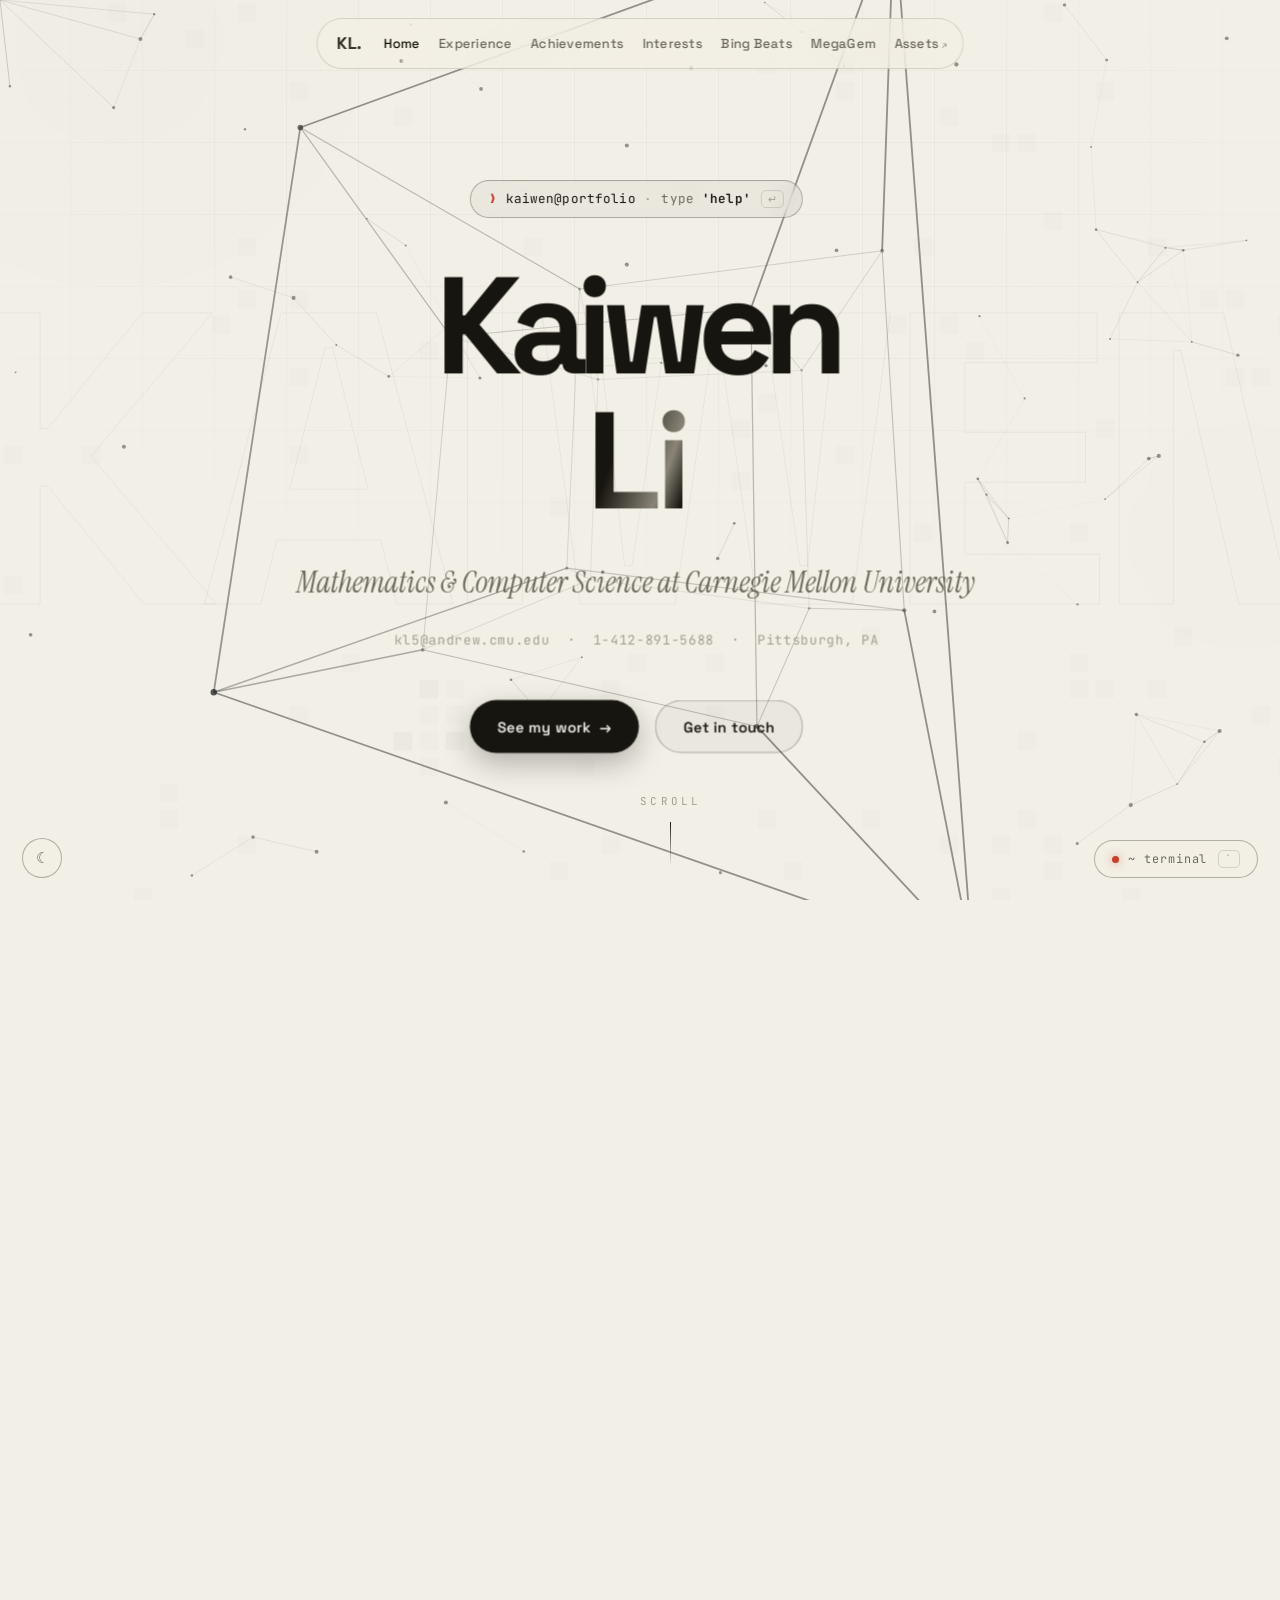
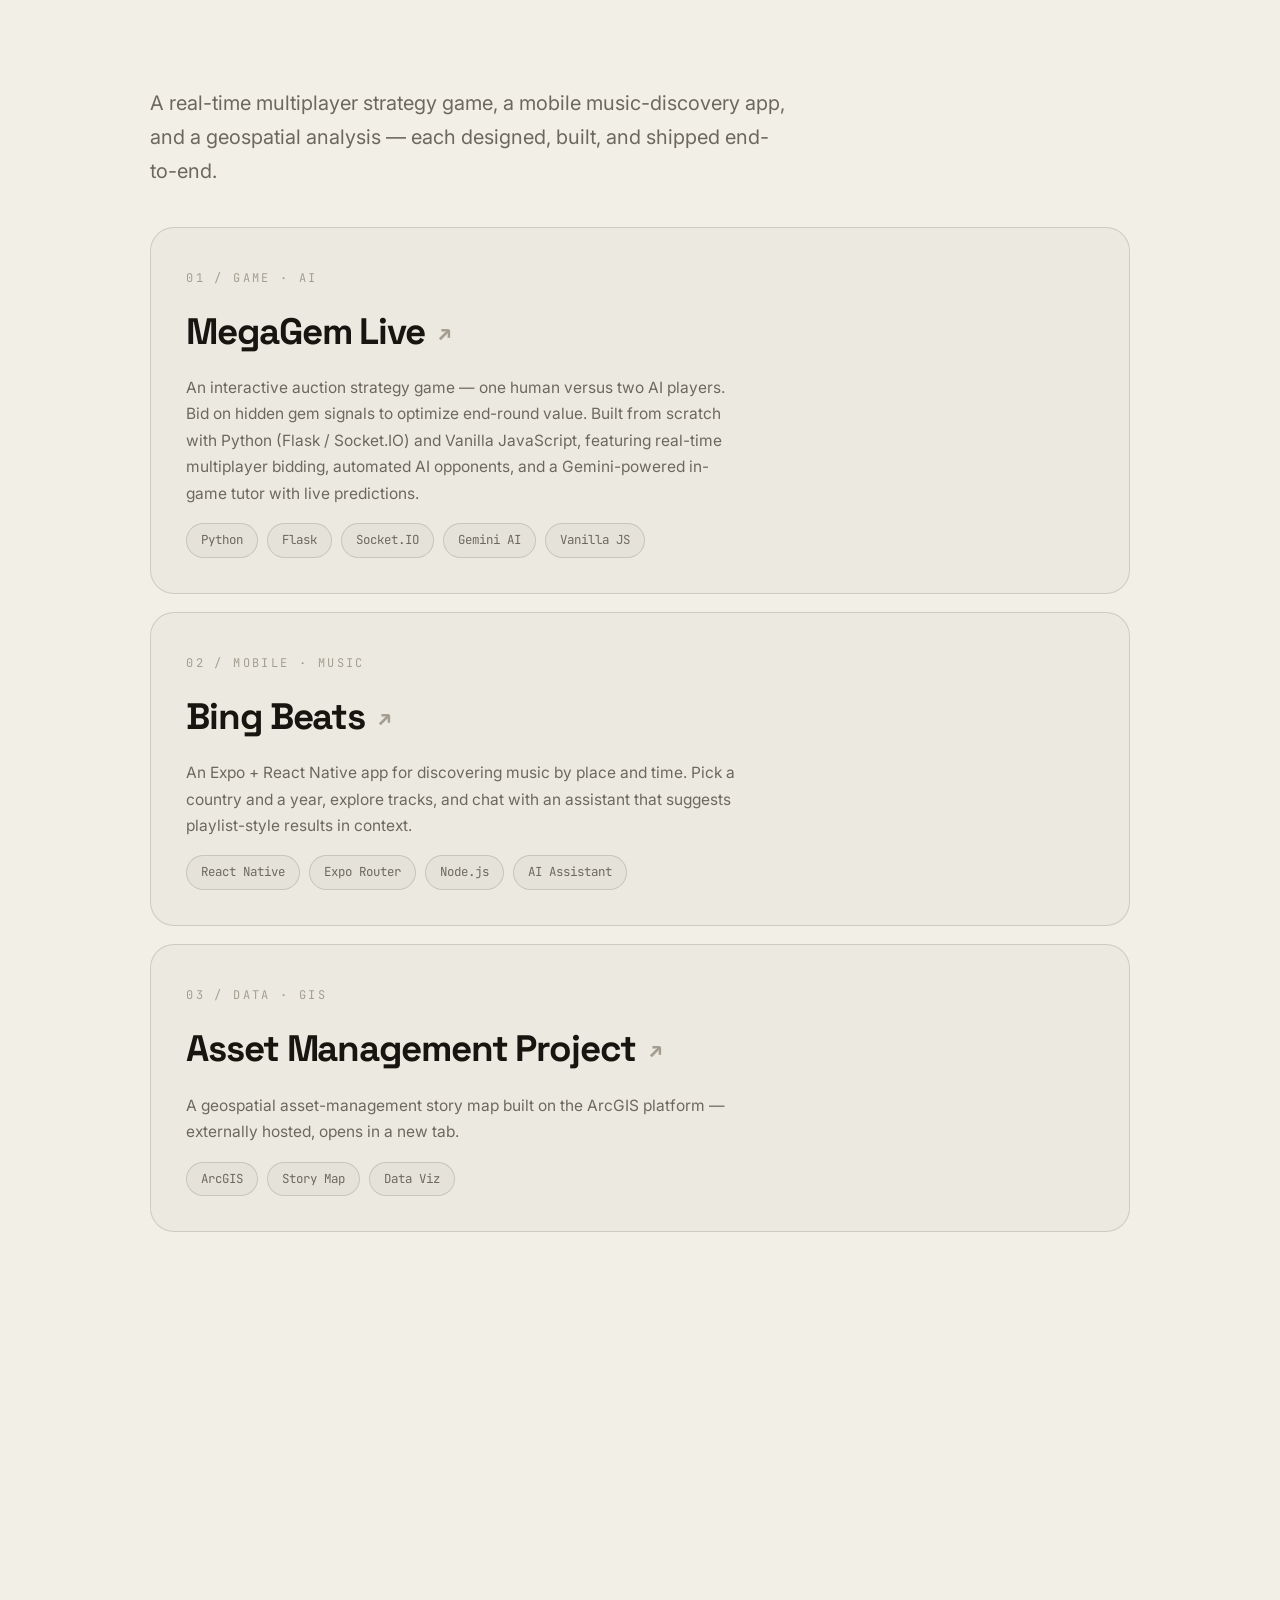
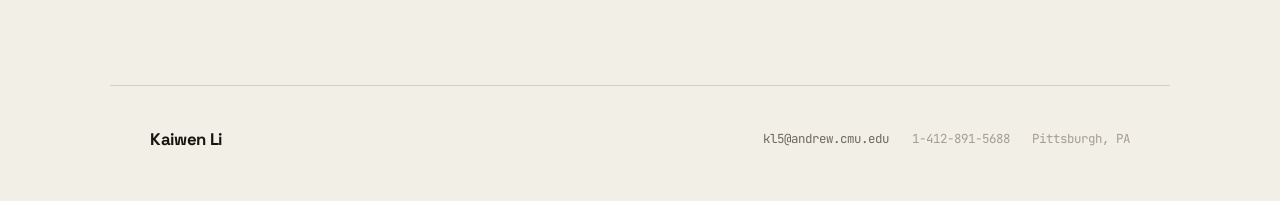
==== commit 6f9c7c5a: "Update color and terminal" ====
--- a/index.html
+++ b/index.html
@@ -6,7 +6,7 @@
     <meta name="viewport" content="width=device-width, initial-scale=1">
     <title>Kaiwen Li — Math &amp; CS @ CMU</title>
     <link rel="icon"
-        href="data:image/svg+xml,%3Csvg xmlns='http://www.w3.org/2000/svg' viewBox='0 0 64 64'%3E%3Cdefs%3E%3ClinearGradient id='g' x1='0' y1='0' x2='1' y2='1'%3E%3Cstop offset='0' stop-color='%238b5cf6'/%3E%3Cstop offset='1' stop-color='%2322d3ee'/%3E%3C/linearGradient%3E%3C/defs%3E%3Crect width='64' height='64' rx='14' fill='url(%23g)'/%3E%3Ctext x='32' y='45' font-family='Arial' font-size='38' font-weight='bold' text-anchor='middle' fill='white'%3EK%3C/text%3E%3C/svg%3E">
+        href="data:image/svg+xml,%3Csvg xmlns='http://www.w3.org/2000/svg' viewBox='0 0 64 64'%3E%3Crect width='64' height='64' rx='14' fill='%23f2f0ea'/%3E%3Ctext x='32' y='46' font-family='Georgia,serif' font-size='40' font-weight='bold' text-anchor='middle' fill='%230a0a0a'%3EK%3C/text%3E%3C/svg%3E">
     <link rel="preconnect" href="https://fonts.googleapis.com">
     <link rel="preconnect" href="https://fonts.gstatic.com" crossorigin>
     <link
@@ -28,11 +28,10 @@
 
     <header class="site-nav">
         <a class="nav-logo" href="index.html">KL.</a>
-        <nav class="nav-links">
+                <nav class="nav-links">
             <a href="index.html" class="active">Home</a>
-            <a href="education.html">Education</a>
             <a href="experience.html">Experience</a>
-            <a href="honors.html">Mathematics</a>
+            <a href="honors.html">Achievements</a>
             <a href="interests.html">Interests</a>
             <a href="bingbeats.html">Bing Beats</a>
             <a href="megagem.html">MegaGem</a>
@@ -44,16 +43,15 @@
         </button>
     </header>
 
-    <div class="overlay-menu">
+        <div class="overlay-menu">
         <button class="overlay-close">Close</button>
         <a href="index.html"><span class="idx">01</span>Home</a>
-        <a href="education.html"><span class="idx">02</span>Education</a>
-        <a href="experience.html"><span class="idx">03</span>Experience</a>
-        <a href="honors.html"><span class="idx">04</span>Mathematics</a>
-        <a href="interests.html"><span class="idx">05</span>Interests</a>
-        <a href="bingbeats.html"><span class="idx">06</span>Bing Beats</a>
-        <a href="megagem.html"><span class="idx">07</span>MegaGem Live</a>
-        <a href="https://arcg.is/04Xv9r" target="_blank"><span class="idx">08</span>Asset Management ↗</a>
+        <a href="experience.html"><span class="idx">02</span>Experience</a>
+        <a href="honors.html"><span class="idx">03</span>Achievements</a>
+        <a href="interests.html"><span class="idx">04</span>Interests</a>
+        <a href="bingbeats.html"><span class="idx">05</span>Bing Beats</a>
+        <a href="megagem.html"><span class="idx">06</span>MegaGem Live</a>
+        <a href="https://arcg.is/04Xv9r" target="_blank"><span class="idx">07</span>Asset Management ↗</a>
     </div>
 
     <!-- ============ HERO ============ -->
@@ -61,10 +59,13 @@
         <div class="hero-watermark" aria-hidden="true">KAIWEN</div>
 
         <div class="hero-inner">
-            <div class="status-pill">
-                <span class="dot"></span>
-                Carnegie Mellon · Class of 2029
-            </div>
+            <button class="hero-prompt" type="button" aria-label="Open the terminal">
+                <span class="hp-caret">❯</span>
+                <span class="hp-path">kaiwen@portfolio</span>
+                <span class="hp-sep">·</span>
+                <span class="hp-hint">type <b>'help'</b></span>
+                <kbd class="hp-key">↵</kbd>
+            </button>
 
             <h1 class="hero-name">
                 <span class="line"><span>Kaiwen</span></span>
@@ -90,28 +91,36 @@
     <main class="page" style="padding-top: 40px;">
         <section id="about">
             <span class="kicker" data-reveal>About</span>
-            <h2 class="display" data-reveal style="--d: 0.05s;">
-                Mathematics &amp;<br>Computer Science.
-            </h2>
-
-            <div class="about-grid section-gap" style="margin-top: 3rem;">
+
+            <div class="about-grid" style="margin-top: 2.2rem;">
                 <div class="portrait-frame" data-tilt data-reveal>
                     <img src="381769150556_.pic.jpg" alt="Kaiwen Li">
                 </div>
 
-                <div>
-                    <p class="lede" data-reveal style="--d: 0.1s; margin-bottom: 2rem;">
-                        Mathematics and Computer Science student at Carnegie Mellon University,
-                        with a focus on abstract reasoning, functional programming, and teaching.
-                    </p>
-
-                    <div class="code-block" data-reveal style="--d: 0.18s;"><span class="kw">const</span> profile = {
-    location: <span class="str">"Pittsburgh, PA"</span>,
-    major:    [<span class="str">"Mathematics"</span>, <span class="str">"Computer Science"</span>],
-    status:   <span class="str">"Active Freshman"</span>,
-};</div>
-
-                    <div class="stat-strip" data-reveal style="--d: 0.26s; margin-top: 2.2rem;">
+                <div class="about-bio" data-reveal style="--d: 0.1s;">
+                    <strong class="bio-name">Kaiwen Li</strong>
+                    <p class="bio-role">
+                        Undergraduate Student &middot; Class of 2029<br>
+                        B.S. <span class="mark">Mathematics</span> &amp; <span class="mark">Computer Science</span>
+                    </p>
+
+                    <p class="bio-affil">
+                        <a href="https://www.cmu.edu" target="_blank" rel="noopener">Carnegie Mellon University</a><br>
+                        <a class="mark-link" href="https://www.cmu.edu/mcs/" target="_blank" rel="noopener">Mellon College of Science</a><span class="bio-sep">·</span><a class="mark-link" href="https://www.cs.cmu.edu" target="_blank" rel="noopener">School of Computer Science</a>
+                    </p>
+
+                    <span class="mini-label">Contact</span>
+                    <p class="bio-contact">
+                        <a href="mailto:kl5@andrew.cmu.edu">kl5@andrew.cmu.edu</a><br>
+                        1-412-891-5688 &nbsp;&middot;&nbsp; Pittsburgh, PA
+                    </p>
+
+                    <div class="bio-social">
+                        <a href="https://www.linkedin.com/in/kaiwen-li-4a174b282/" target="_blank" rel="noopener">LinkedIn ↗</a>
+                        <a href="mailto:kl5@andrew.cmu.edu">Email ↗</a>
+                    </div>
+
+                    <div class="stat-strip" style="margin-top: 2rem;">
                         <div class="stat">
                             <div class="num">USAMO</div>
                             <div class="lbl">Qualifier · 2024</div>
--- a/styles.css
+++ b/styles.css
@@ -4,23 +4,38 @@
    ============================================================ */
 
 :root {
-    --bg: #060609;
-    --bg-soft: #0b0b10;
-    --ink: #f5f5f7;
-    --sub: #9d9dab;
-    --faint: #63636f;
-    --line: rgba(255, 255, 255, 0.08);
-    --line-strong: rgba(255, 255, 255, 0.14);
-    --glass: rgba(14, 14, 20, 0.55);
-    --card: rgba(255, 255, 255, 0.03);
-
-    --a-violet: #6366f1;
-    --a-cyan: #22d3ee;
-    --a-ice: #93c5fd;
-    --a-steel: #64748b;
-
-    --grad-text: linear-gradient(105deg, #e2e8f0 0%, #a5b4fc 50%, #67e8f9 100%);
-    --grad-line: linear-gradient(90deg, var(--a-violet), var(--a-cyan));
+    /* ============================================================
+       LIGHT "PAPER" — the default. Monochrome ink on warm paper;
+       colour only appears through motion/interaction (see JS).
+       ============================================================ */
+    --bg: #f2efe6;
+    --bg-soft: #e8e4d8;
+    --ink: #17150f;
+    --sub: #6d685d;
+    --faint: #a39e90;
+    --line: rgba(23, 21, 15, 0.14);
+    --line-strong: rgba(23, 21, 15, 0.30);
+    --glass: rgba(242, 239, 230, 0.62);
+    --glass-strong: rgba(242, 239, 230, 0.88);
+    --overlay-bg: rgba(242, 239, 230, 0.95);
+    --card: rgba(23, 21, 15, 0.022);
+
+    /* base colour for interaction overlays: ink on paper */
+    --tint-rgb: 23, 21, 15;
+    /* the signature hue that motion/hover reveals */
+    --accent: #c6402a;
+    --accent-rgb: 198, 64, 42;
+    --glow-blend: multiply;
+
+    /* former accent tokens — kept as names so every component recolours at once */
+    --a-violet: #17150f;
+    --a-cyan: #4a463b;
+    --a-ice: #343027;
+    --a-steel: #a39e90;
+
+    --grad-text: linear-gradient(180deg, #17150f 0%, #4a463b 100%);
+    --grad-line: linear-gradient(90deg, rgba(23, 21, 15, 0.55), rgba(23, 21, 15, 0.08));
+    --grad-shine: linear-gradient(110deg, #17150f 18%, #8a8578 40%, #17150f 50%, #8a8578 60%, #17150f 82%);
 
     --font-display: 'Space Grotesk', -apple-system, system-ui, sans-serif;
     --font-serif: 'Instrument Serif', Georgia, serif;
@@ -28,6 +43,35 @@
     --font-body: 'Inter', -apple-system, system-ui, sans-serif;
 
     --ease-out: cubic-bezier(0.16, 1, 0.3, 1);
+}
+
+:root[data-theme="dark"] {
+    /* ---- DARK monochrome (the alternate; toggle bottom-left) ---- */
+    --bg: #0a0a0a;
+    --bg-soft: #131313;
+    --ink: #f2f0ea;
+    --sub: #98968f;
+    --faint: #605e58;
+    --line: rgba(242, 240, 234, 0.10);
+    --line-strong: rgba(242, 240, 234, 0.22);
+    --glass: rgba(16, 16, 16, 0.6);
+    --glass-strong: rgba(10, 10, 10, 0.82);
+    --overlay-bg: rgba(8, 8, 8, 0.94);
+    --card: rgba(242, 240, 234, 0.022);
+
+    --tint-rgb: 255, 255, 255;
+    --accent: #ff5a3c;
+    --accent-rgb: 255, 90, 60;
+    --glow-blend: screen;
+
+    --a-violet: #f2f0ea;
+    --a-cyan: #c8c6bf;
+    --a-ice: #d8d6cf;
+    --a-steel: #605e58;
+
+    --grad-text: linear-gradient(180deg, #f6f4ee 0%, #cfcdc6 100%);
+    --grad-line: linear-gradient(90deg, rgba(242, 240, 234, 0.85), rgba(242, 240, 234, 0.12));
+    --grad-shine: linear-gradient(110deg, #f2f0ea 18%, #ffffff 40%, #b8b6af 50%, #ffffff 60%, #f2f0ea 82%);
 }
 
 * {
@@ -50,8 +94,8 @@
 }
 
 ::selection {
-    background: rgba(99, 102, 241, 0.35);
-    color: #fff;
+    background: var(--ink);
+    color: var(--bg);
 }
 
 /* ------------------------------------------------------------
@@ -69,8 +113,8 @@
 .orb {
     position: absolute;
     border-radius: 50%;
-    filter: blur(110px);
-    opacity: 0.5;
+    filter: blur(130px);
+    opacity: 0.3;
     will-change: transform;
 }
 
@@ -79,7 +123,7 @@
     height: 55vw;
     top: -18vw;
     left: -12vw;
-    background: radial-gradient(circle at 40% 40%, rgba(99, 102, 241, 0.5), transparent 65%);
+    background: radial-gradient(circle at 40% 40%, rgba(var(--tint-rgb), 0.05), transparent 62%);
     animation: drift-a 26s ease-in-out infinite alternate;
 }
 
@@ -88,7 +132,7 @@
     height: 44vw;
     top: 30vh;
     right: -16vw;
-    background: radial-gradient(circle at 55% 45%, rgba(34, 211, 238, 0.34), transparent 65%);
+    background: radial-gradient(circle at 55% 45%, rgba(var(--tint-rgb), 0.04), transparent 62%);
     animation: drift-b 32s ease-in-out infinite alternate;
 }
 
@@ -97,7 +141,7 @@
     height: 40vw;
     bottom: -18vw;
     left: 22vw;
-    background: radial-gradient(circle at 50% 50%, rgba(59, 130, 246, 0.28), transparent 65%);
+    background: radial-gradient(circle at 50% 50%, rgba(var(--tint-rgb), 0.03), transparent 62%);
     animation: drift-c 38s ease-in-out infinite alternate;
 }
 
@@ -106,7 +150,7 @@
     height: 26vw;
     top: 58vh;
     left: -8vw;
-    background: radial-gradient(circle at 50% 50%, rgba(45, 212, 191, 0.14), transparent 65%);
+    background: radial-gradient(circle at 50% 50%, rgba(var(--tint-rgb), 0.022), transparent 62%);
     animation: drift-b 44s ease-in-out infinite alternate-reverse;
 }
 
@@ -137,8 +181,8 @@
     position: absolute;
     inset: -2px;
     background-image:
-        linear-gradient(rgba(255, 255, 255, 0.025) 1px, transparent 1px),
-        linear-gradient(90deg, rgba(255, 255, 255, 0.025) 1px, transparent 1px);
+        linear-gradient(rgba(var(--tint-rgb), 0.03) 1px, transparent 1px),
+        linear-gradient(90deg, rgba(var(--tint-rgb), 0.03) 1px, transparent 1px);
     background-size: 72px 72px;
     mask-image: radial-gradient(ellipse 90% 70% at 50% 20%, black 30%, transparent 75%);
     -webkit-mask-image: radial-gradient(ellipse 90% 70% at 50% 20%, black 30%, transparent 75%);
@@ -156,14 +200,15 @@
     position: fixed;
     top: 0;
     left: 0;
-    width: 700px;
-    height: 700px;
-    margin: -350px 0 0 -350px;
+    width: 620px;
+    height: 620px;
+    margin: -310px 0 0 -310px;
     border-radius: 50%;
-    background: radial-gradient(circle, rgba(99, 102, 241, 0.13), rgba(34, 211, 238, 0.06) 40%, transparent 70%);
+    background: transparent;                 /* colour set by site.js from motion energy */
+    mix-blend-mode: var(--glow-blend);
     pointer-events: none;
     z-index: -1;
-    will-change: transform;
+    will-change: transform, background;
 }
 
 /* ------------------------------------------------------------
@@ -190,9 +235,9 @@
 }
 
 .site-nav.scrolled {
-    background: rgba(10, 10, 15, 0.78);
+    background: var(--glass-strong);
     border-color: var(--line-strong);
-    box-shadow: 0 12px 40px rgba(0, 0, 0, 0.45);
+    box-shadow: 0 12px 40px rgba(0, 0, 0, 0.22);
 }
 
 .nav-logo {
@@ -302,7 +347,7 @@
     position: fixed;
     inset: 0;
     z-index: 200;
-    background: rgba(5, 5, 9, 0.92);
+    background: var(--overlay-bg);
     backdrop-filter: blur(28px);
     -webkit-backdrop-filter: blur(28px);
     display: flex;
@@ -372,8 +417,8 @@
 }
 
 .overlay-close:hover {
-    border-color: var(--a-violet);
-    background: rgba(99, 102, 241, 0.12);
+    border-color: var(--ink);
+    background: rgba(var(--tint-rgb), 0.06);
 }
 
 /* ------------------------------------------------------------
@@ -499,7 +544,7 @@
     position: absolute;
     inset: 0;
     background: radial-gradient(480px circle at var(--mx, 50%) var(--my, 50%),
-            rgba(99, 102, 241, 0.10), transparent 55%);
+            rgba(var(--accent-rgb), 0.13), transparent 55%);
     opacity: 0;
     transition: opacity 0.4s;
     pointer-events: none;
@@ -585,7 +630,7 @@
     font-size: 0.78rem;
     color: var(--sub);
     border: 1px solid var(--line);
-    background: rgba(255, 255, 255, 0.025);
+    background: rgba(var(--tint-rgb), 0.03);
     border-radius: 999px;
     padding: 6px 14px;
     transition: color 0.25s, border-color 0.25s, background 0.25s, transform 0.25s;
@@ -593,8 +638,8 @@
 
 .chip:hover {
     color: var(--ink);
-    border-color: rgba(99, 102, 241, 0.5);
-    background: rgba(99, 102, 241, 0.08);
+    border-color: var(--line-strong);
+    background: rgba(var(--tint-rgb), 0.06);
     transform: translateY(-2px);
 }
 
@@ -604,8 +649,8 @@
     font-size: 0.72rem;
     letter-spacing: 0.08em;
     color: var(--ink);
-    border: 1px solid rgba(99, 102, 241, 0.35);
-    background: rgba(99, 102, 241, 0.1);
+    border: 1px solid var(--line-strong);
+    background: rgba(var(--tint-rgb), 0.05);
     border-radius: 999px;
     padding: 5px 13px;
     margin-top: 1.2rem;
@@ -646,8 +691,8 @@
     height: 11px;
     border-radius: 50%;
     background: var(--bg);
-    border: 2px solid var(--a-violet);
-    box-shadow: 0 0 14px rgba(99, 102, 241, 0.7);
+    border: 1.5px solid var(--ink);
+    box-shadow: none;
 }
 
 .t-head {
@@ -735,24 +780,24 @@
 }
 
 .btn-primary {
-    color: #0a0a0f;
-    background: linear-gradient(100deg, #a5b4fc, #7dd3fc 55%, #93c5fd);
-    box-shadow: 0 8px 30px rgba(99, 102, 241, 0.3);
+    color: var(--bg);
+    background: var(--ink);
+    box-shadow: 0 10px 30px rgba(0, 0, 0, 0.28);
 }
 
 .btn-primary:hover {
-    box-shadow: 0 12px 44px rgba(99, 102, 241, 0.5);
+    box-shadow: 0 16px 44px rgba(0, 0, 0, 0.4);
 }
 
 .btn-ghost {
     color: var(--ink);
     border: 1px solid var(--line-strong);
-    background: rgba(255, 255, 255, 0.03);
+    background: rgba(var(--tint-rgb), 0.03);
 }
 
 .btn-ghost:hover {
-    border-color: rgba(99, 102, 241, 0.55);
-    background: rgba(99, 102, 241, 0.08);
+    border-color: var(--ink);
+    background: rgba(var(--tint-rgb), 0.05);
 }
 
 .btn .arrow {
@@ -818,22 +863,22 @@
 }
 
 .article a:not(.btn) {
-    color: #7dd3fc;
+    color: var(--ink);
     text-decoration: none;
-    border-bottom: 1px solid rgba(125, 211, 252, 0.3);
+    border-bottom: 1px solid var(--line-strong);
     transition: border-color 0.25s;
 }
 
 .article a:not(.btn):hover {
-    border-color: #7dd3fc;
+    border-color: var(--ink);
 }
 
 code {
     font-family: var(--font-mono);
     font-size: 0.88em;
-    color: #a5b4fc;
-    background: rgba(99, 102, 241, 0.1);
-    border: 1px solid rgba(99, 102, 241, 0.18);
+    color: var(--ink);
+    background: rgba(var(--tint-rgb), 0.06);
+    border: 1px solid var(--line);
     border-radius: 6px;
     padding: 0.1em 0.45em;
 }
@@ -860,13 +905,13 @@
     left: 1.5rem;
     right: 1.5rem;
     height: 1px;
-    background: var(--grad-line);
-    opacity: 0.4;
-}
-
-.code-block .kw { color: #a5b4fc; }
-.code-block .str { color: #7dd3fc; }
-.code-block .cm { color: #63636f; }
+    background: linear-gradient(90deg, rgba(255, 255, 255, 0.35), transparent);
+    opacity: 0.5;
+}
+
+.code-block .kw { color: #f2f0ea; font-weight: 500; }
+.code-block .str { color: #b4b2ab; }
+.code-block .cm { color: #63615b; font-style: italic; }
 
 /* ------------------------------------------------------------
    STATS STRIP
@@ -977,7 +1022,7 @@
     border: 1px solid var(--line-strong);
     border-radius: 999px;
     padding: 0.55rem 1.2rem;
-    background: rgba(255, 255, 255, 0.03);
+    background: rgba(var(--tint-rgb), 0.03);
     backdrop-filter: blur(10px);
     margin-bottom: 2.6rem;
     animation: rise 1s var(--ease-out) 0.15s both;
@@ -987,14 +1032,60 @@
     width: 7px;
     height: 7px;
     border-radius: 50%;
-    background: #34d399;
-    box-shadow: 0 0 12px rgba(52, 211, 153, 0.9);
+    background: var(--accent);
+    box-shadow: 0 0 10px rgba(var(--accent-rgb), 0.6);
     animation: pulse 2.4s ease-in-out infinite;
 }
 
 @keyframes pulse {
     0%, 100% { opacity: 1; }
     50% { opacity: 0.35; }
+}
+
+/* Hero terminal prompt — replaces the status pill on the home page */
+.hero-prompt {
+    display: inline-flex;
+    align-items: center;
+    gap: 0.55rem;
+    font-family: var(--font-mono);
+    font-size: 0.8rem;
+    letter-spacing: 0.01em;
+    color: var(--sub);
+    border: 1px solid var(--line-strong);
+    border-radius: 999px;
+    padding: 0.55rem 1.1rem;
+    background: rgba(var(--tint-rgb), 0.03);
+    backdrop-filter: blur(10px);
+    -webkit-backdrop-filter: blur(10px);
+    cursor: pointer;
+    margin-bottom: 2.6rem;
+    animation: rise 1s var(--ease-out) 0.15s both;
+    transition: color 0.25s, border-color 0.25s, transform 0.25s var(--ease-out);
+}
+
+.hero-prompt:hover {
+    color: var(--ink);
+    border-color: var(--ink);
+    transform: translateY(-2px);
+}
+
+.hero-prompt .hp-caret {
+    color: var(--accent);
+    font-weight: 500;
+}
+
+.hero-prompt .hp-path { color: var(--ink); }
+.hero-prompt .hp-sep { color: var(--faint); }
+.hero-prompt .hp-hint b { color: var(--ink); font-weight: 600; }
+
+.hero-prompt .hp-key {
+    font-family: var(--font-mono);
+    font-size: 0.66rem;
+    color: var(--faint);
+    border: 1px solid var(--line);
+    border-radius: 5px;
+    padding: 1px 6px;
+    margin-left: 0.1rem;
 }
 
 .hero-name {
@@ -1025,7 +1116,7 @@
 }
 
 .hero-name .shine {
-    background: linear-gradient(110deg, #f5f5f7 20%, #a5b4fc 38%, #7dd3fc 50%, #93c5fd 62%, #f5f5f7 80%);
+    background: var(--grad-shine);
     background-size: 220% 100%;
     -webkit-background-clip: text;
     background-clip: text;
@@ -1126,7 +1217,7 @@
     font-size: clamp(12rem, 34vw, 26rem);
     letter-spacing: -0.05em;
     color: transparent;
-    -webkit-text-stroke: 1px rgba(255, 255, 255, 0.045);
+    -webkit-text-stroke: 1px rgba(var(--tint-rgb), 0.05);
     pointer-events: none;
     user-select: none;
     white-space: nowrap;
@@ -1164,8 +1255,9 @@
     content: "";
     position: absolute;
     inset: 0;
-    background: linear-gradient(200deg, rgba(99, 102, 241, 0.16), transparent 45%);
+    background: linear-gradient(200deg, rgba(var(--tint-rgb), 0.05), transparent 45%);
     pointer-events: none;
+    z-index: 1;
 }
 
 .portrait-frame img {
@@ -1173,7 +1265,125 @@
     height: 100%;
     object-fit: cover;
     display: block;
-    filter: saturate(1.05) contrast(1.02);
+    filter: contrast(1.02);
+}
+
+/* Home faculty-style bio listing */
+.about-bio {
+    max-width: 540px;
+}
+
+.about-bio .bio-name {
+    display: block;
+    font-family: var(--font-display);
+    font-size: 1.65rem;
+    font-weight: 700;
+    letter-spacing: -0.02em;
+    color: var(--ink);
+}
+
+.bio-role {
+    margin: 0.5rem 0 0;
+    color: var(--sub);
+    font-size: 1rem;
+    line-height: 1.6;
+}
+
+.bio-affil {
+    margin: 1.5rem 0 0;
+    color: var(--sub);
+    font-size: 1rem;
+    line-height: 1.8;
+}
+
+.about-bio a {
+    color: var(--ink);
+    text-decoration: none;
+    border-bottom: 1px solid var(--line-strong);
+    transition: color 0.25s, border-color 0.25s;
+}
+
+.about-bio a:hover {
+    border-color: var(--ink);
+}
+
+.about-bio .mark {
+    color: var(--ink);
+    font-weight: 600;
+    border-bottom: 2px solid var(--accent);
+    padding-bottom: 1px;
+}
+
+.about-bio a.mark-link {
+    font-weight: 600;
+    border-bottom: 2px solid var(--accent);
+}
+
+.about-bio a.mark-link:hover {
+    color: var(--accent);
+    border-color: var(--accent);
+}
+
+.bio-sep {
+    color: var(--faint);
+    margin: 0 0.55rem;
+}
+
+.about-bio .mini-label {
+    display: block;
+    margin: 1.8rem 0 0.6rem;
+    font-family: var(--font-mono);
+    font-size: 0.7rem;
+    letter-spacing: 0.2em;
+    text-transform: uppercase;
+    color: var(--faint);
+}
+
+.bio-contact {
+    margin: 0;
+    color: var(--sub);
+    font-size: 0.96rem;
+    line-height: 1.75;
+}
+
+.bio-social {
+    display: flex;
+    flex-wrap: wrap;
+    gap: 1.4rem;
+    margin-top: 1.2rem;
+}
+
+.bio-social a {
+    font-family: var(--font-mono);
+    font-size: 0.82rem;
+    color: var(--sub);
+    border-bottom: none;
+}
+
+.bio-social a:hover {
+    color: var(--ink);
+}
+
+/* compact the stats when they sit in the About bio column */
+.about-bio .stat-strip {
+    display: flex;
+    flex-wrap: wrap;
+    gap: 0.9rem 1.6rem;
+}
+
+.about-bio .stat {
+    padding-left: 0.85rem;
+}
+
+.about-bio .stat .num {
+    font-size: 1.05rem;
+    line-height: 1.2;
+}
+
+.about-bio .stat .lbl {
+    font-size: 0.6rem;
+    letter-spacing: 0.12em;
+    margin-top: 0.2rem;
 }
 
 /* Big marquee-ish section title used across pages */
@@ -1293,6 +1503,18 @@
     height: 100%;
     pointer-events: none;
     z-index: 0;
+}
+
+/* --- Globe overlay (terminal: globe) --- */
+.globe-canvas {
+    position: fixed;
+    inset: 0;
+    z-index: 90;
+    width: 100%;
+    height: 100%;
+    pointer-events: none;
+    opacity: 0;
+    transition: opacity 0.5s var(--ease-out);
 }
 
 /* --- Terminal launcher --- */
@@ -1320,8 +1542,8 @@
 
 .term-launcher:hover {
     color: var(--ink);
-    border-color: rgba(99, 102, 241, 0.6);
-    box-shadow: 0 8px 30px rgba(99, 102, 241, 0.25);
+    border-color: var(--ink);
+    box-shadow: 0 8px 24px rgba(0, 0, 0, 0.4);
     transform: translateY(-2px);
 }
 
@@ -1329,8 +1551,8 @@
     width: 7px;
     height: 7px;
     border-radius: 50%;
-    background: var(--a-cyan);
-    box-shadow: 0 0 10px rgba(34, 211, 238, 0.8);
+    background: var(--accent);
+    box-shadow: 0 0 8px rgba(var(--accent-rgb), 0.55);
 }
 
 .term-launcher kbd {
@@ -1377,7 +1599,7 @@
     align-items: center;
     gap: 0.8rem;
     padding: 0.6rem 0.9rem;
-    border-bottom: 1px solid var(--line);
+    border-bottom: 1px solid rgba(255, 255, 255, 0.08);
     background: rgba(255, 255, 255, 0.02);
     flex-shrink: 0;
 }
@@ -1393,9 +1615,9 @@
     border-radius: 50%;
 }
 
-.term-dots i:nth-child(1) { background: rgba(224, 96, 94, 0.85); }
-.term-dots i:nth-child(2) { background: rgba(224, 161, 63, 0.85); }
-.term-dots i:nth-child(3) { background: rgba(39, 201, 63, 0.85); }
+.term-dots i:nth-child(1) { background: rgba(242, 240, 234, 0.5); }
+.term-dots i:nth-child(2) { background: rgba(242, 240, 234, 0.3); }
+.term-dots i:nth-child(3) { background: rgba(242, 240, 234, 0.18); }
 
 .term-title {
     flex: 1;
@@ -1403,13 +1625,13 @@
     font-family: var(--font-mono);
     font-size: 0.72rem;
     letter-spacing: 0.08em;
-    color: var(--faint);
+    color: #8a877f;
 }
 
 .term-close {
     background: none;
     border: none;
-    color: var(--faint);
+    color: #8a877f;
     cursor: pointer;
     font-size: 0.85rem;
     padding: 2px 6px;
@@ -1417,7 +1639,7 @@
 }
 
 .term-close:hover {
-    color: var(--ink);
+    color: #f0eee8;
 }
 
 .term-out {
@@ -1452,20 +1674,20 @@
 }
 
 .tline .t-ps {
-    color: var(--a-cyan);
+    color: #c8c6bf;
     margin-right: 0.5ch;
 }
 
-.tline.t-cmd { color: var(--ink); }
-.tline.t-dim { color: var(--faint); }
-.tline.t-acc { color: #a5b4fc; }
-.tline.t-cy { color: #67e8f9; }
-.tline.t-err { color: #f87171; }
+.tline.t-cmd { color: #f0eee8; }
+.tline.t-dim { color: #7a776f; }
+.tline.t-acc { color: #d8d6cf; }
+.tline.t-cy { color: #f6f4ee; }
+.tline.t-err { color: #98968f; font-style: italic; }
 
 .tline.t-banner {
     font-size: 0.58rem;
     line-height: 1.25;
-    color: #a5b4fc;
+    color: #d8d6cf;
 }
 
 .term-line {
@@ -1473,14 +1695,14 @@
     align-items: center;
     gap: 0.55rem;
     padding: 0.65rem 1.1rem;
-    border-top: 1px solid var(--line);
+    border-top: 1px solid rgba(255, 255, 255, 0.08);
     flex-shrink: 0;
 }
 
 .term-prompt {
     font-family: var(--font-mono);
     font-size: 0.85rem;
-    color: var(--a-cyan);
+    color: #c8c6bf;
 }
 
 .term-in {
@@ -1488,10 +1710,10 @@
     background: none;
     border: none;
     outline: none;
-    color: var(--ink);
+    color: #e8e6e0;
     font-family: var(--font-mono);
     font-size: 0.8rem;
-    caret-color: #67e8f9;
+    caret-color: #e8e6e0;
 }
 
 /* --- Toast --- */
@@ -1504,9 +1726,9 @@
     font-family: var(--font-mono);
     font-size: 0.74rem;
     letter-spacing: 0.1em;
-    color: var(--ink);
-    background: rgba(10, 10, 16, 0.85);
-    border: 1px solid rgba(99, 102, 241, 0.5);
+    color: #f0eee8;
+    background: rgba(10, 10, 10, 0.88);
+    border: 1px solid rgba(255, 255, 255, 0.2);
     border-radius: 999px;
     padding: 0.6rem 1.2rem;
     opacity: 0;
@@ -1521,6 +1743,35 @@
     transform: translateX(-50%) translateY(0);
 }
 
+/* --- Theme toggle (paper ⇄ dark), injected by site.js --- */
+.theme-toggle {
+    position: fixed;
+    left: 22px;
+    bottom: 22px;
+    z-index: 150;
+    width: 40px;
+    height: 40px;
+    display: inline-flex;
+    align-items: center;
+    justify-content: center;
+    font-size: 0.95rem;
+    line-height: 1;
+    color: var(--sub);
+    background: var(--glass);
+    border: 1px solid var(--line-strong);
+    border-radius: 999px;
+    cursor: pointer;
+    backdrop-filter: blur(18px) saturate(1.2);
+    -webkit-backdrop-filter: blur(18px) saturate(1.2);
+    transition: color 0.25s, border-color 0.25s, transform 0.3s var(--ease-out);
+}
+
+.theme-toggle:hover {
+    color: var(--ink);
+    border-color: var(--ink);
+    transform: translateY(-2px) rotate(-12deg);
+}
+
 @media (max-width: 600px) {
     .term-launcher {
         right: 16px;
@@ -1536,5 +1787,10 @@
         bottom: 68px;
         height: 55vh;
     }
-}
-
+
+    .theme-toggle {
+        left: 16px;
+        bottom: 16px;
+    }
+}
+
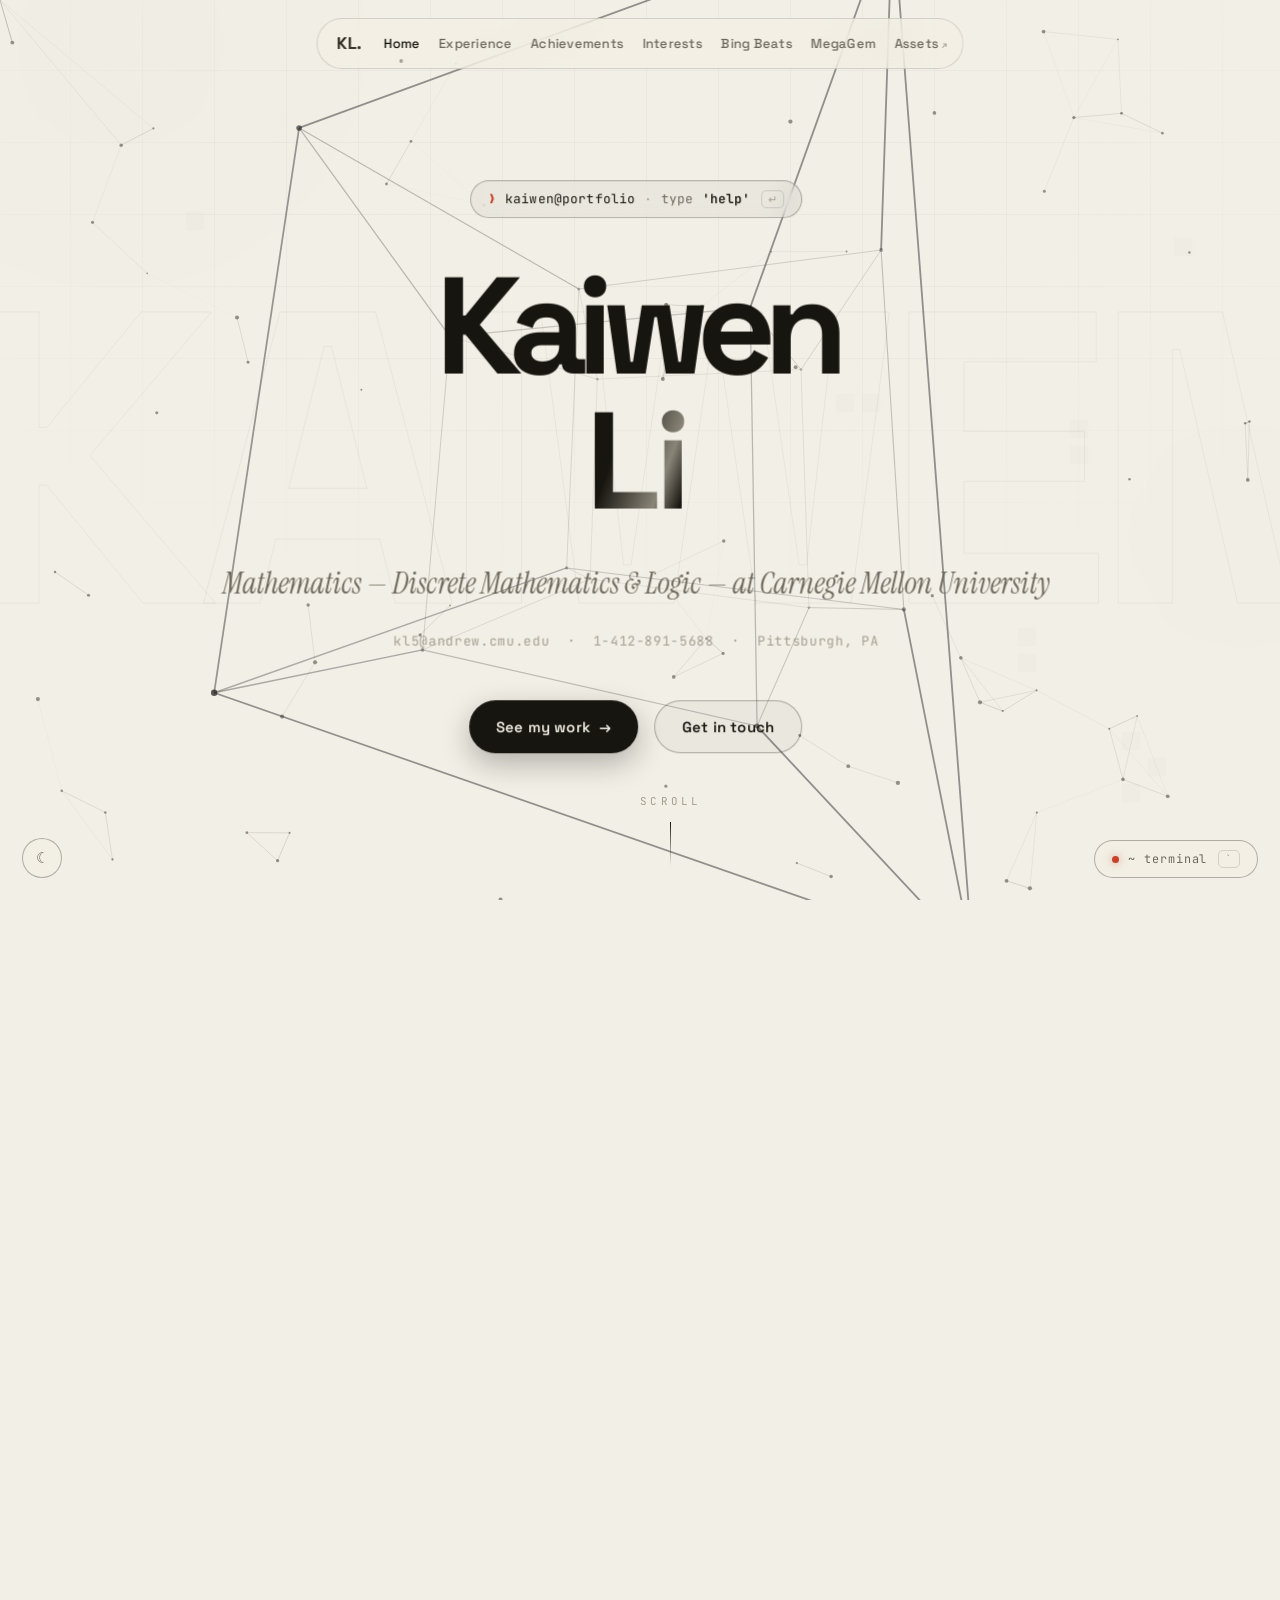
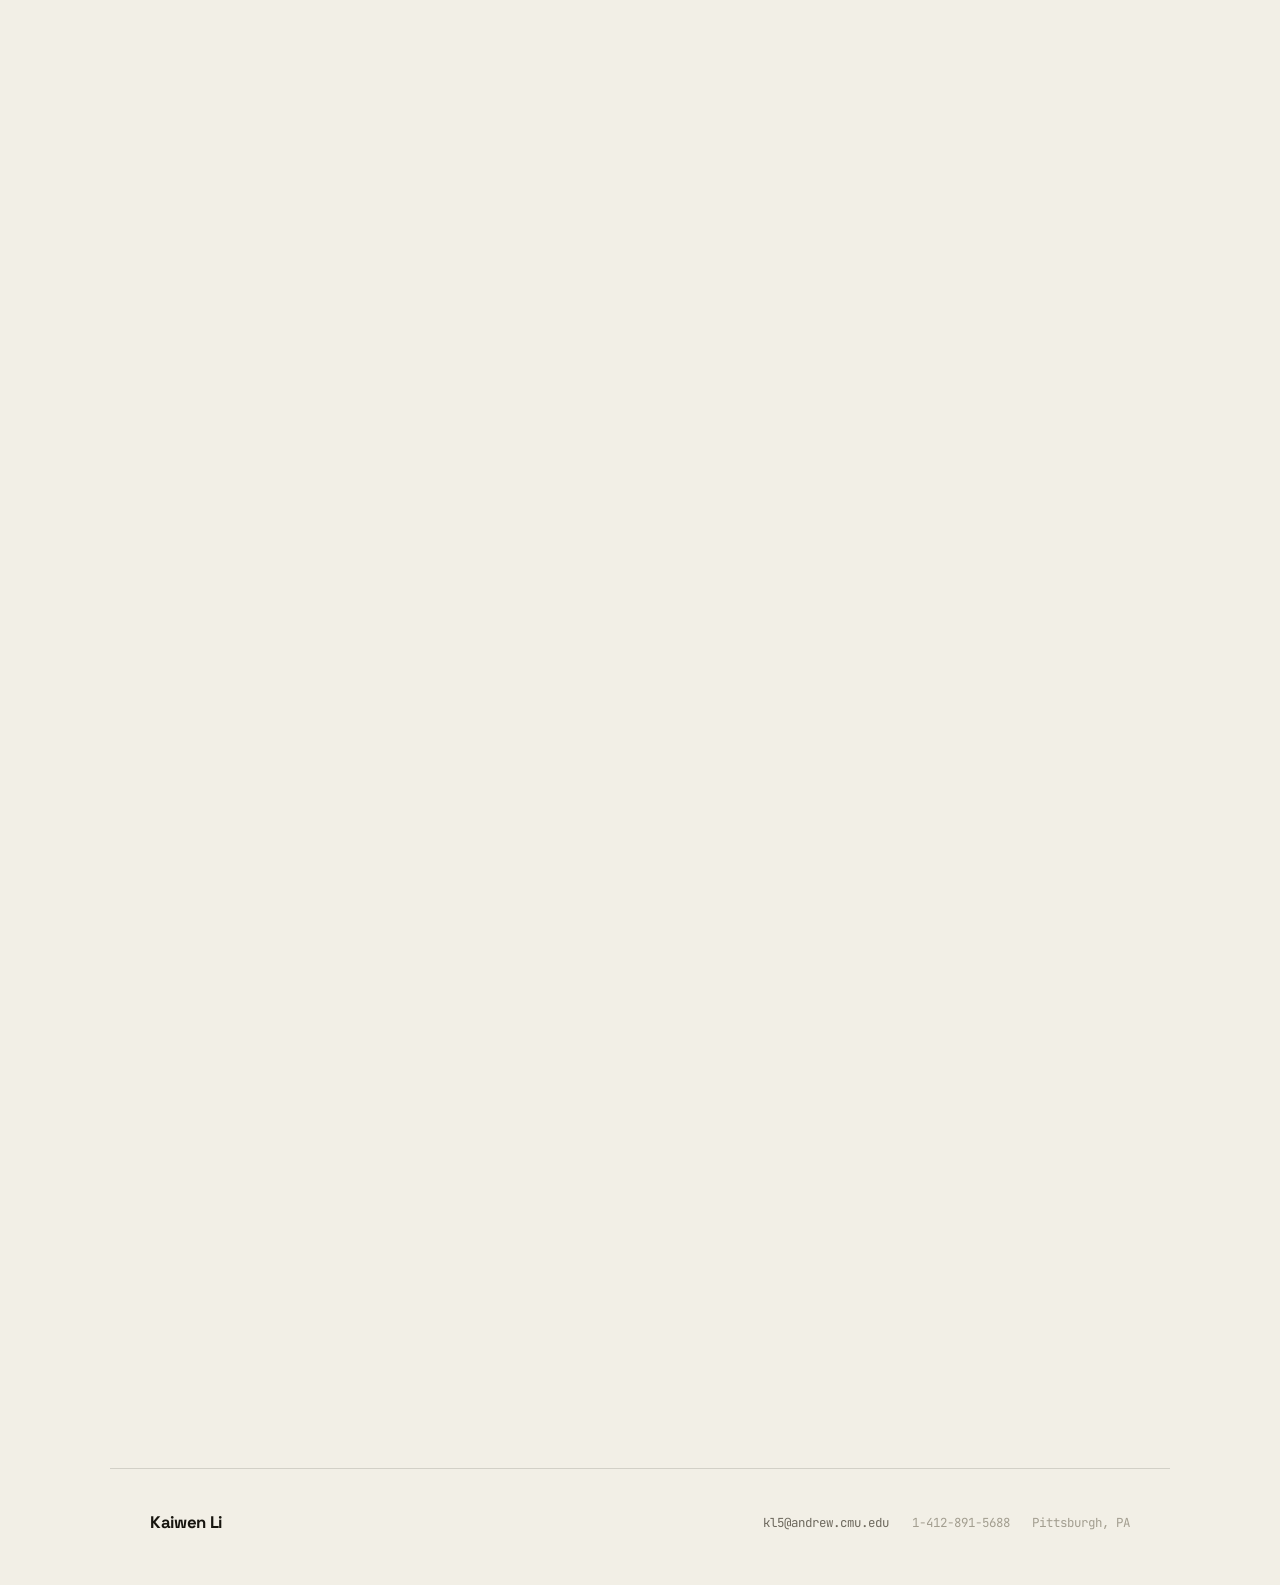
==== commit 71a2564e: "Updated Resume to Website" ====
--- a/index.html
+++ b/index.html
@@ -4,7 +4,7 @@
 <head>
     <meta charset="UTF-8">
     <meta name="viewport" content="width=device-width, initial-scale=1">
-    <title>Kaiwen Li — Math &amp; CS @ CMU</title>
+    <title>Kaiwen Li — Mathematics @ CMU</title>
     <link rel="icon"
         href="data:image/svg+xml,%3Csvg xmlns='http://www.w3.org/2000/svg' viewBox='0 0 64 64'%3E%3Crect width='64' height='64' rx='14' fill='%23f2f0ea'/%3E%3Ctext x='32' y='46' font-family='Georgia,serif' font-size='40' font-weight='bold' text-anchor='middle' fill='%230a0a0a'%3EK%3C/text%3E%3C/svg%3E">
     <link rel="preconnect" href="https://fonts.googleapis.com">
@@ -73,7 +73,7 @@
             </h1>
 
             <p class="hero-tag">
-                Mathematics &amp; Computer Science at Carnegie Mellon University
+                Mathematics — Discrete Mathematics &amp; Logic — at Carnegie Mellon University
             </p>
 
             <p class="hero-contact">kl5@andrew.cmu.edu &nbsp;·&nbsp; 1-412-891-5688 &nbsp;·&nbsp; Pittsburgh, PA</p>
@@ -101,7 +101,8 @@
                     <strong class="bio-name">Kaiwen Li</strong>
                     <p class="bio-role">
                         Undergraduate Student &middot; Class of 2029<br>
-                        B.S. <span class="mark">Mathematics</span> &amp; <span class="mark">Computer Science</span>
+                        B.S. <span class="mark">Mathematics</span> &middot; <span class="mark">Discrete Mathematics &amp; Logic</span><br>
+                        Undergraduate Researcher &middot; constructive logic, with Prof.&nbsp;Richard&nbsp;Statman
                     </p>
 
                     <p class="bio-affil">
@@ -116,8 +117,12 @@
                     </p>
 
                     <div class="bio-social">
-                        <a href="https://www.linkedin.com/in/kaiwen-li-4a174b282/" target="_blank" rel="noopener">LinkedIn ↗</a>
-                        <a href="mailto:kl5@andrew.cmu.edu">Email ↗</a>
+                        <a class="social-btn" href="https://www.linkedin.com/in/kaiwen-li-4a174b282/" target="_blank" rel="noopener">
+                            <span class="social-ico">in</span> LinkedIn
+                        </a>
+                        <a class="social-btn" href="mailto:kl5@andrew.cmu.edu">
+                            <span class="social-ico">@</span> Email
+                        </a>
                     </div>
 
                     <div class="stat-strip" style="margin-top: 2rem;">
@@ -132,6 +137,10 @@
                         <div class="stat">
                             <div class="num">2.5%</div>
                             <div class="lbl">Top of Euclid, Global</div>
+                        </div>
+                        <div class="stat">
+                            <div class="num">3.74</div>
+                            <div class="lbl">QPA · Dean's List ×2</div>
                         </div>
                     </div>
                 </div>
@@ -143,36 +152,19 @@
             <span class="kicker" data-reveal>Selected Work</span>
             <h2 class="section-title" data-reveal style="--d: 0.05s;">Selected <span class="serif-accent">projects.</span></h2>
             <p class="lede" data-reveal style="--d: 0.08s; margin-bottom: 2.4rem;">
-                A real-time multiplayer strategy game, a mobile music-discovery app, and a
-                geospatial analysis — each designed, built, and shipped end-to-end.
+                A cross-platform music-discovery app and a real-time port of a Jane Street
+                board game — each designed, built, and shipped end-to-end.
             </p>
 
             <div style="display: grid; gap: 18px;">
-                <a href="megagem.html" class="glass-card project-card" data-reveal>
-                    <span class="proj-num">01 / GAME · AI</span>
-                    <h3 class="proj-name">MegaGem Live <span class="go">↗</span></h3>
-                    <p class="proj-desc">
-                        An interactive auction strategy game — one human versus two AI players. Bid on
-                        hidden gem signals to optimize end-round value. Built from scratch with Python
-                        (Flask / Socket.IO) and Vanilla JavaScript, featuring real-time multiplayer bidding,
-                        automated AI opponents, and a Gemini-powered in-game tutor with live predictions.
-                    </p>
-                    <ul class="chip-row">
-                        <li class="chip">Python</li>
-                        <li class="chip">Flask</li>
-                        <li class="chip">Socket.IO</li>
-                        <li class="chip">Gemini AI</li>
-                        <li class="chip">Vanilla JS</li>
-                    </ul>
-                </a>
-
-                <a href="bingbeats.html" class="glass-card project-card" data-reveal style="--d: 0.08s;">
-                    <span class="proj-num">02 / MOBILE · MUSIC</span>
+                <a href="bingbeats.html" class="glass-card project-card" data-reveal>
+                    <span class="proj-num">01 / MOBILE · MUSIC — APR 2026</span>
                     <h3 class="proj-name">Bing Beats <span class="go">↗</span></h3>
                     <p class="proj-desc">
-                        An Expo + React Native app for discovering music by place and time. Pick a country
-                        and a year, explore tracks, and chat with an assistant that suggests playlist-style
-                        results in context.
+                        An Expo / React Native app for discovering music by place and time — pick a
+                        country and a year to explore the tracks that defined it. A conversational
+                        assistant returns playlist-style recommendations in context; shipped iOS,
+                        Android, and web targets against a deployed backend service.
                     </p>
                     <ul class="chip-row">
                         <li class="chip">React Native</li>
@@ -182,18 +174,21 @@
                     </ul>
                 </a>
 
-                <a href="https://arcg.is/04Xv9r" target="_blank" class="glass-card project-card" data-reveal
-                    style="--d: 0.16s;">
-                    <span class="proj-num">03 / DATA · GIS</span>
-                    <h3 class="proj-name">Asset Management Project <span class="go">↗</span></h3>
+                <a href="megagem.html" class="glass-card project-card" data-reveal style="--d: 0.08s;">
+                    <span class="proj-num">02 / GAME · AI — FEB 2026</span>
+                    <h3 class="proj-name">MegaGem Live <span class="go">↗</span></h3>
                     <p class="proj-desc">
-                        A geospatial asset-management story map built on the ArcGIS platform —
-                        externally hosted, opens in a new tab.
+                        Jane Street's board game <strong>MegaGems</strong>, ported into an interactive
+                        digital simulation — one human versus two automated AI opponents. Real-time
+                        bidding backend built with Flask and Socket.IO; the Gemini API powers in-game
+                        valuation insights and gameplay analysis.
                     </p>
                     <ul class="chip-row">
-                        <li class="chip">ArcGIS</li>
-                        <li class="chip">Story Map</li>
-                        <li class="chip">Data Viz</li>
+                        <li class="chip">Python</li>
+                        <li class="chip">Flask</li>
+                        <li class="chip">Socket.IO</li>
+                        <li class="chip">Gemini AI</li>
+                        <li class="chip">Vanilla JS</li>
                     </ul>
                 </a>
             </div>
--- a/styles.css
+++ b/styles.css
@@ -466,11 +466,22 @@
     font-style: italic;
     font-weight: 400;
     letter-spacing: -0.01em;
-    background: var(--grad-text);
-    -webkit-background-clip: text;
-    background-clip: text;
-    color: transparent;
     padding-right: 0.06em;
+    /* solid fallback first — if background-clip:text fails to (re)apply
+       during a repaint (GPU compositing edge case on transform/opacity
+       transitions), the word stays ink-colored instead of vanishing */
+    color: var(--ink);
+}
+
+@supports (background-clip: text) or (-webkit-background-clip: text) {
+    .display em,
+    .serif-accent {
+        background: var(--grad-text);
+        -webkit-background-clip: text;
+        background-clip: text;
+        -webkit-text-fill-color: transparent;
+        color: transparent;
+    }
 }
 
 .lede {
@@ -1349,19 +1360,51 @@
 .bio-social {
     display: flex;
     flex-wrap: wrap;
-    gap: 1.4rem;
-    margin-top: 1.2rem;
-}
-
-.bio-social a {
-    font-family: var(--font-mono);
-    font-size: 0.82rem;
-    color: var(--sub);
-    border-bottom: none;
-}
-
-.bio-social a:hover {
-    color: var(--ink);
+    gap: 0.7rem;
+    margin-top: 1.3rem;
+}
+
+.social-btn {
+    display: inline-flex;
+    align-items: center;
+    gap: 0.55rem;
+    font-family: var(--font-display);
+    font-size: 0.85rem;
+    font-weight: 600;
+    color: var(--ink);
+    border: 1px solid var(--line-strong);
+    border-radius: 999px;
+    padding: 0.45rem 1.15rem 0.45rem 0.5rem;
+    text-decoration: none;
+    background: rgba(var(--tint-rgb), 0.03);
+    transition: background 0.25s, border-color 0.25s, transform 0.25s var(--ease-out), color 0.25s;
+}
+
+.social-btn .social-ico {
+    display: inline-flex;
+    align-items: center;
+    justify-content: center;
+    width: 22px;
+    height: 22px;
+    flex-shrink: 0;
+    border-radius: 50%;
+    background: var(--ink);
+    color: var(--bg);
+    font-family: var(--font-mono);
+    font-size: 0.66rem;
+    font-weight: 700;
+    transition: background 0.25s, color 0.25s;
+}
+
+.social-btn:hover {
+    border-color: var(--accent);
+    color: var(--accent);
+    transform: translateY(-2px);
+}
+
+.social-btn:hover .social-ico {
+    background: var(--accent);
+    color: #fff;
 }
 
 /* compact the stats when they sit in the About bio column */
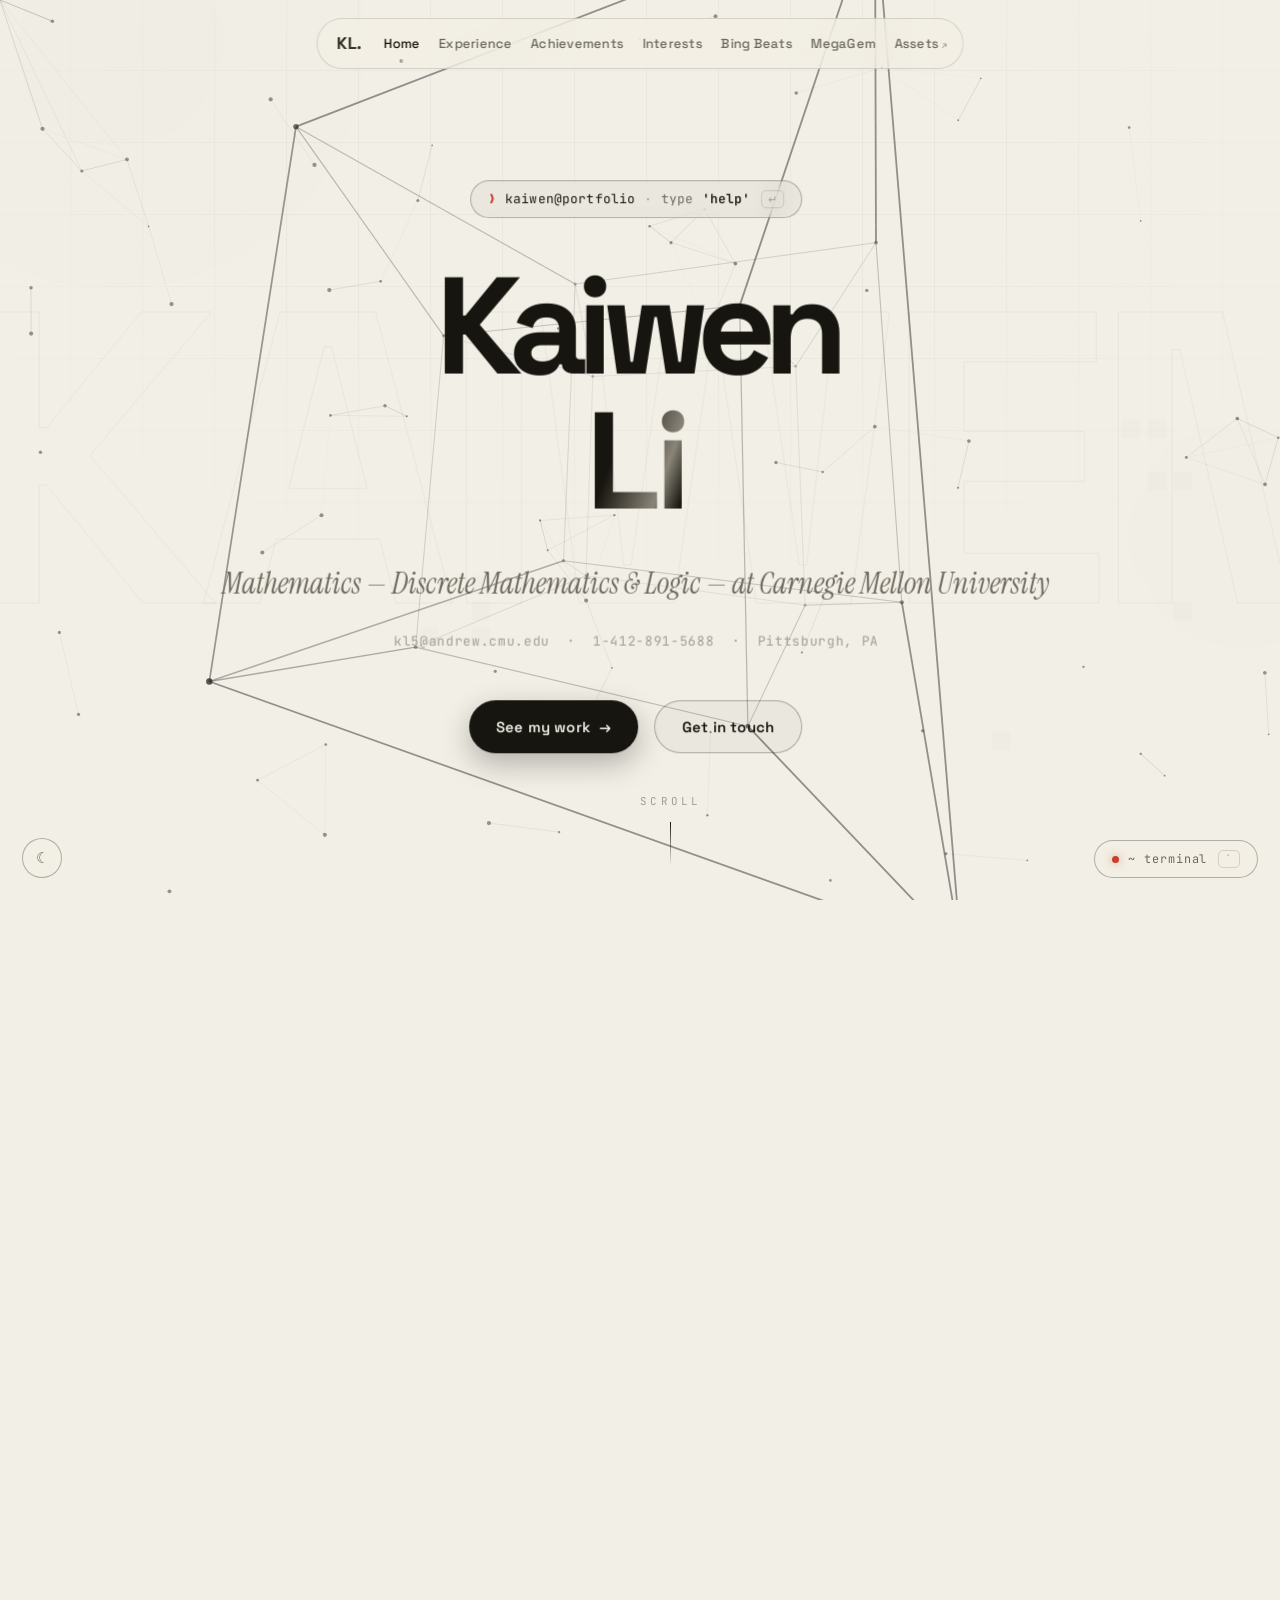
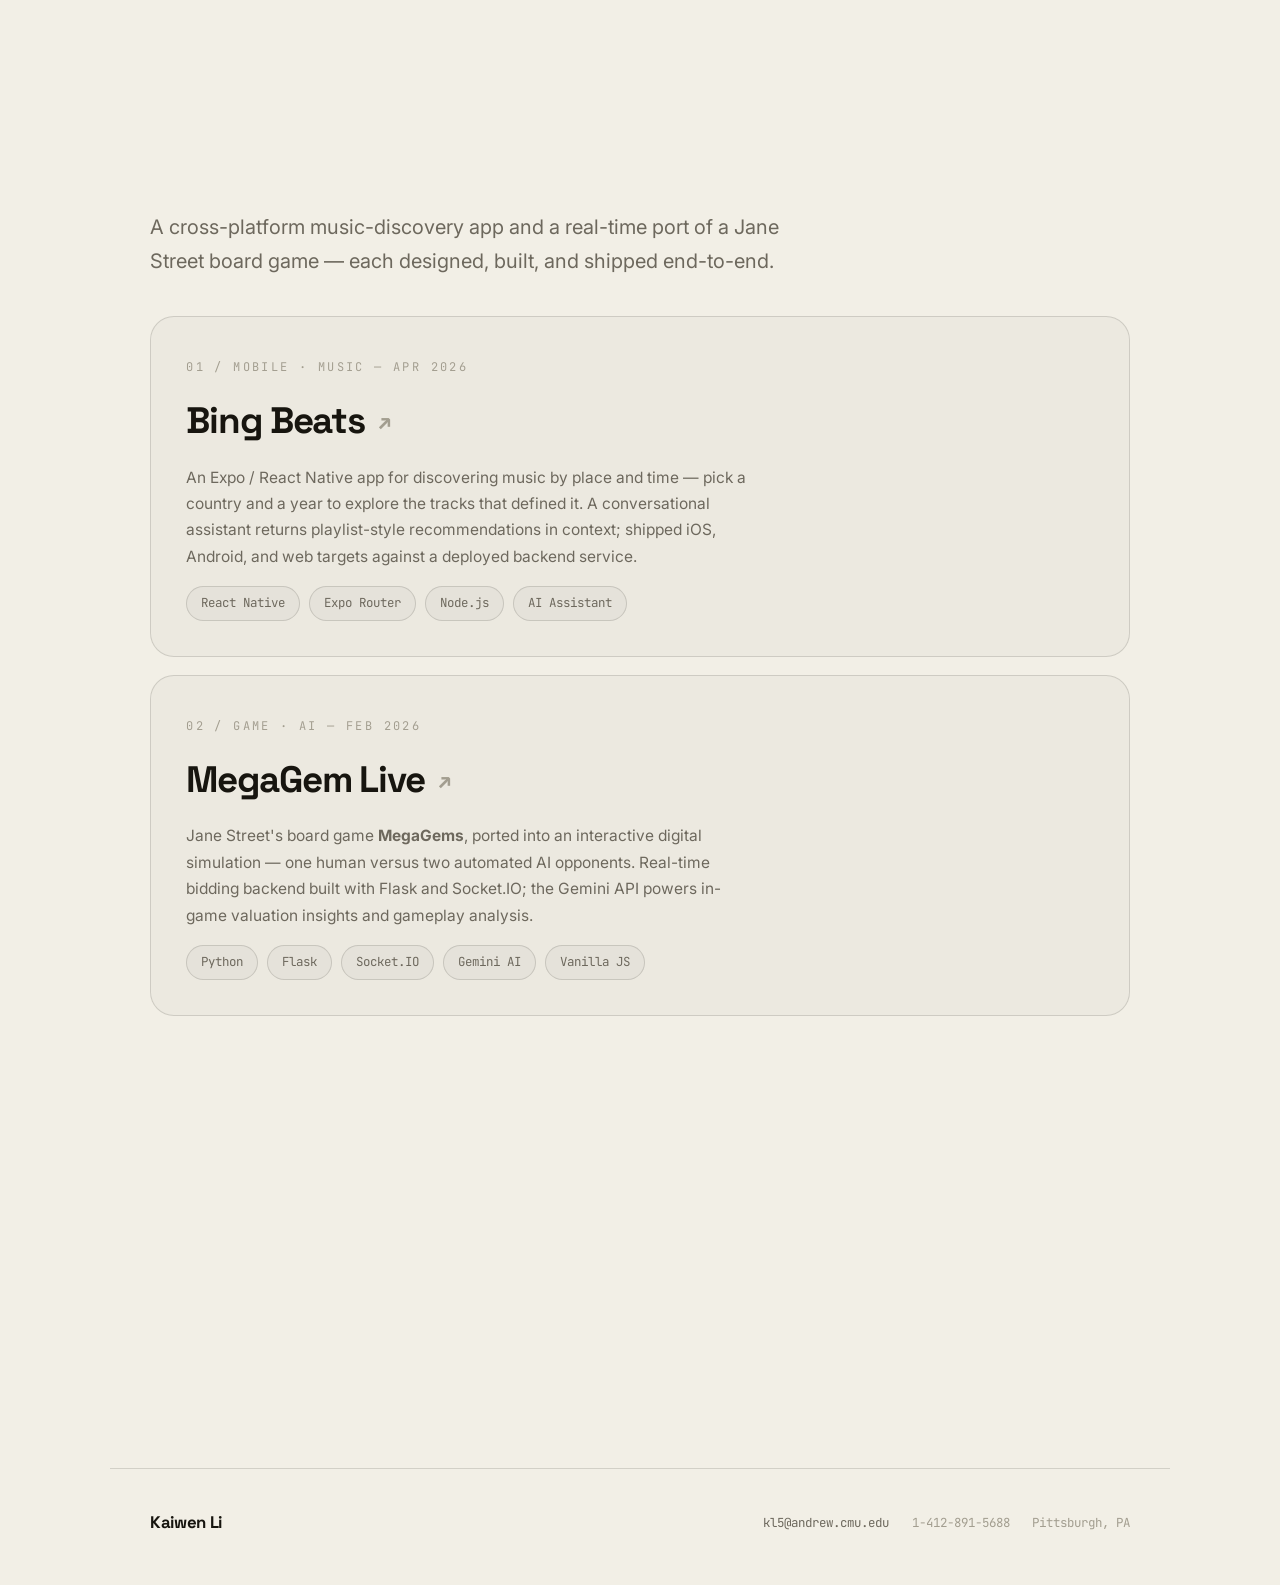
==== commit 2aefcecb: "Polished Details. Fixed Bugs." ====
--- a/index.html
+++ b/index.html
@@ -139,8 +139,8 @@
                             <div class="lbl">Top of Euclid, Global</div>
                         </div>
                         <div class="stat">
-                            <div class="num">3.74</div>
-                            <div class="lbl">QPA · Dean's List ×2</div>
+                            <div class="num">2×</div>
+                            <div class="lbl">Dean's List · MCS</div>
                         </div>
                     </div>
                 </div>
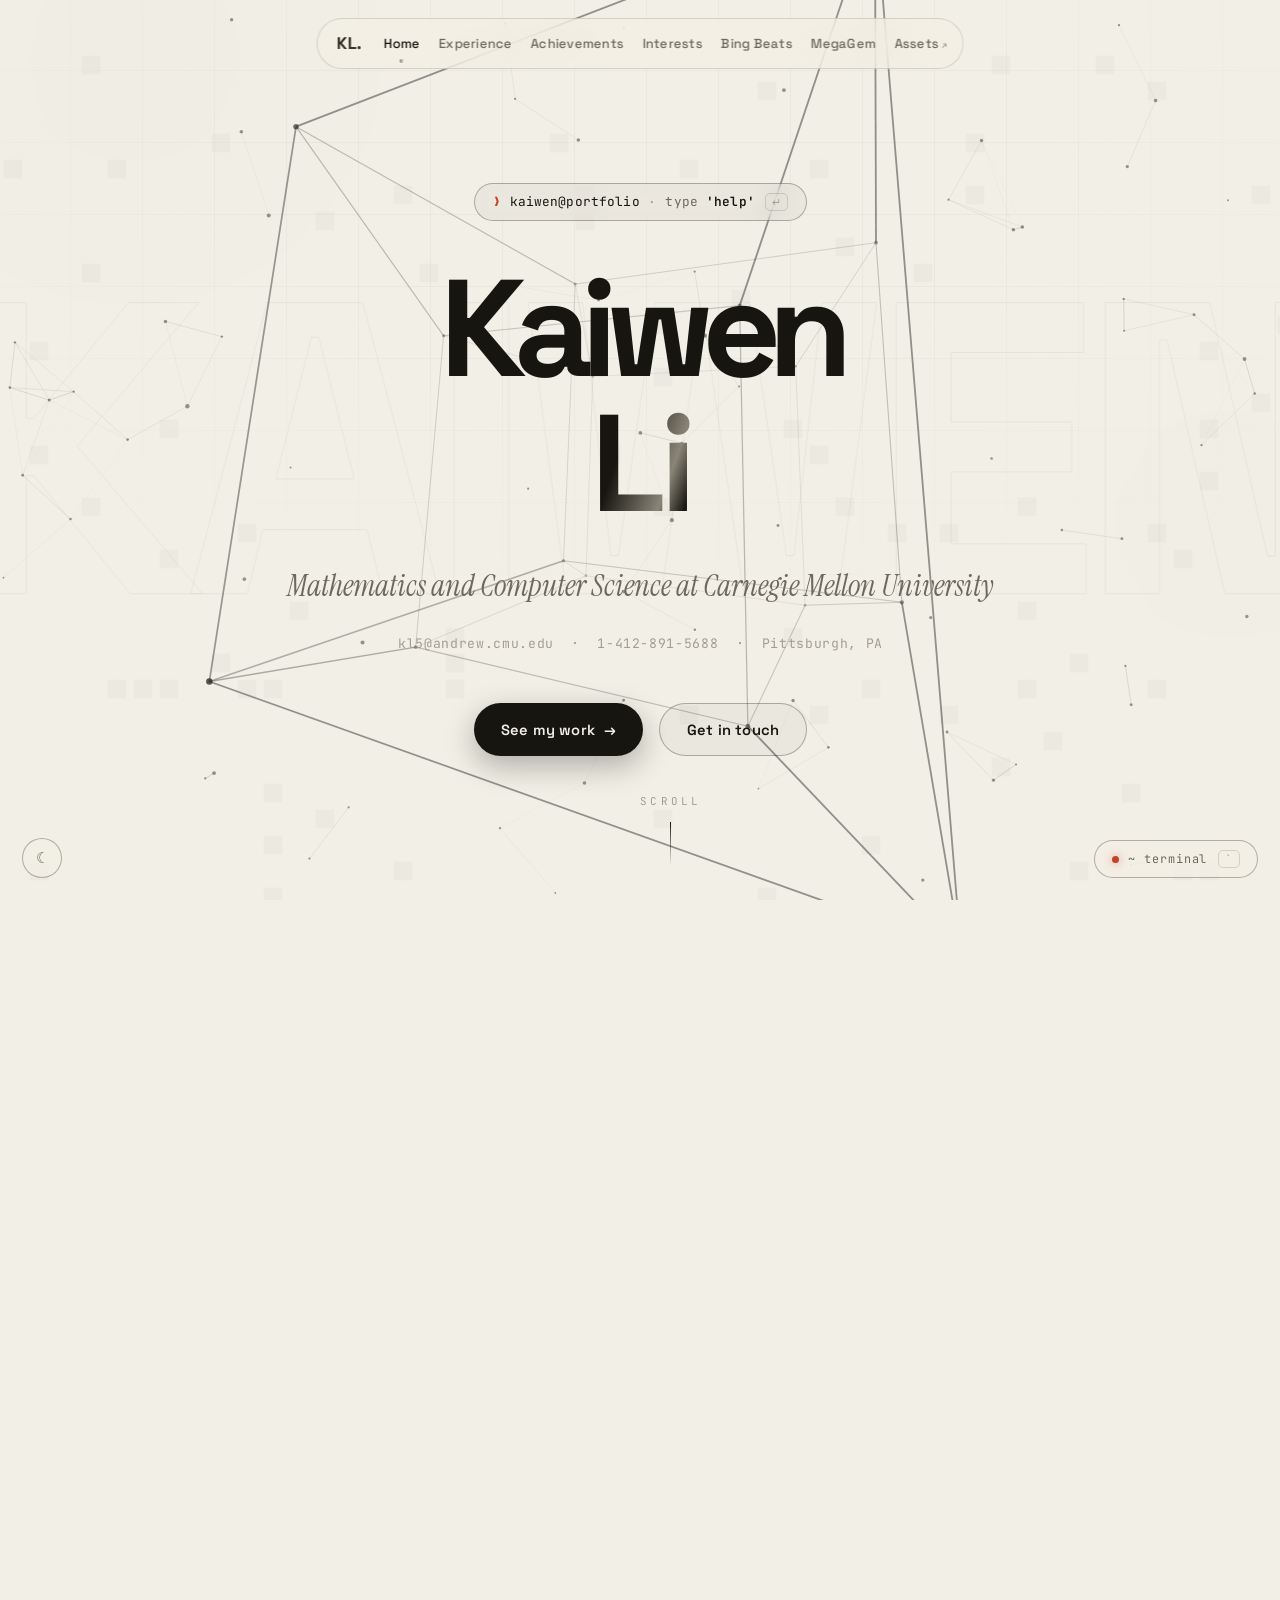
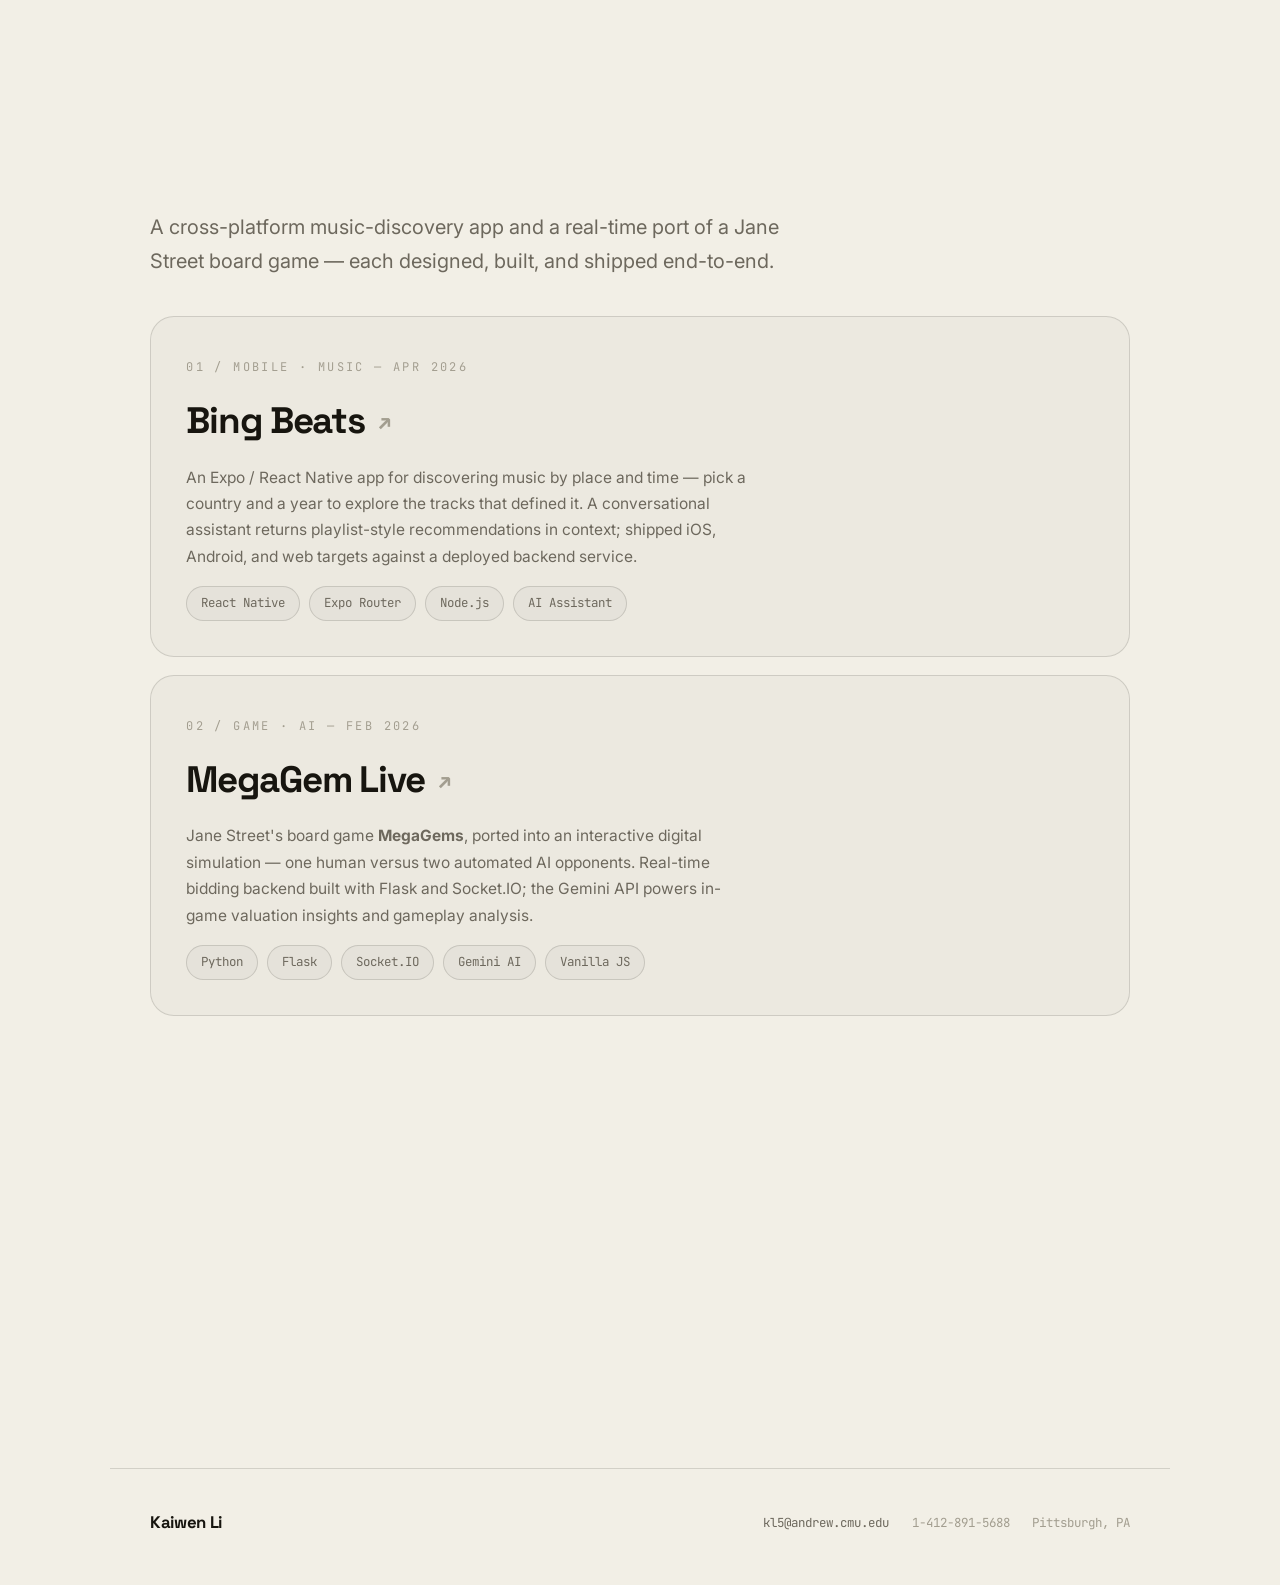
==== commit c80454eb: "Updated Major" ====
--- a/index.html
+++ b/index.html
@@ -73,7 +73,7 @@
             </h1>
 
             <p class="hero-tag">
-                Mathematics — Discrete Mathematics &amp; Logic — at Carnegie Mellon University
+                Mathematics and Computer Science at Carnegie Mellon University
             </p>
 
             <p class="hero-contact">kl5@andrew.cmu.edu &nbsp;·&nbsp; 1-412-891-5688 &nbsp;·&nbsp; Pittsburgh, PA</p>
@@ -101,7 +101,7 @@
                     <strong class="bio-name">Kaiwen Li</strong>
                     <p class="bio-role">
                         Undergraduate Student &middot; Class of 2029<br>
-                        B.S. <span class="mark">Mathematics</span> &middot; <span class="mark">Discrete Mathematics &amp; Logic</span><br>
+                        B.S. <span class="mark">Mathematics</span> &middot; <span class="mark">Computer Science</span><br>
                         Undergraduate Researcher &middot; constructive logic, with Prof.&nbsp;Richard&nbsp;Statman
                     </p>
 
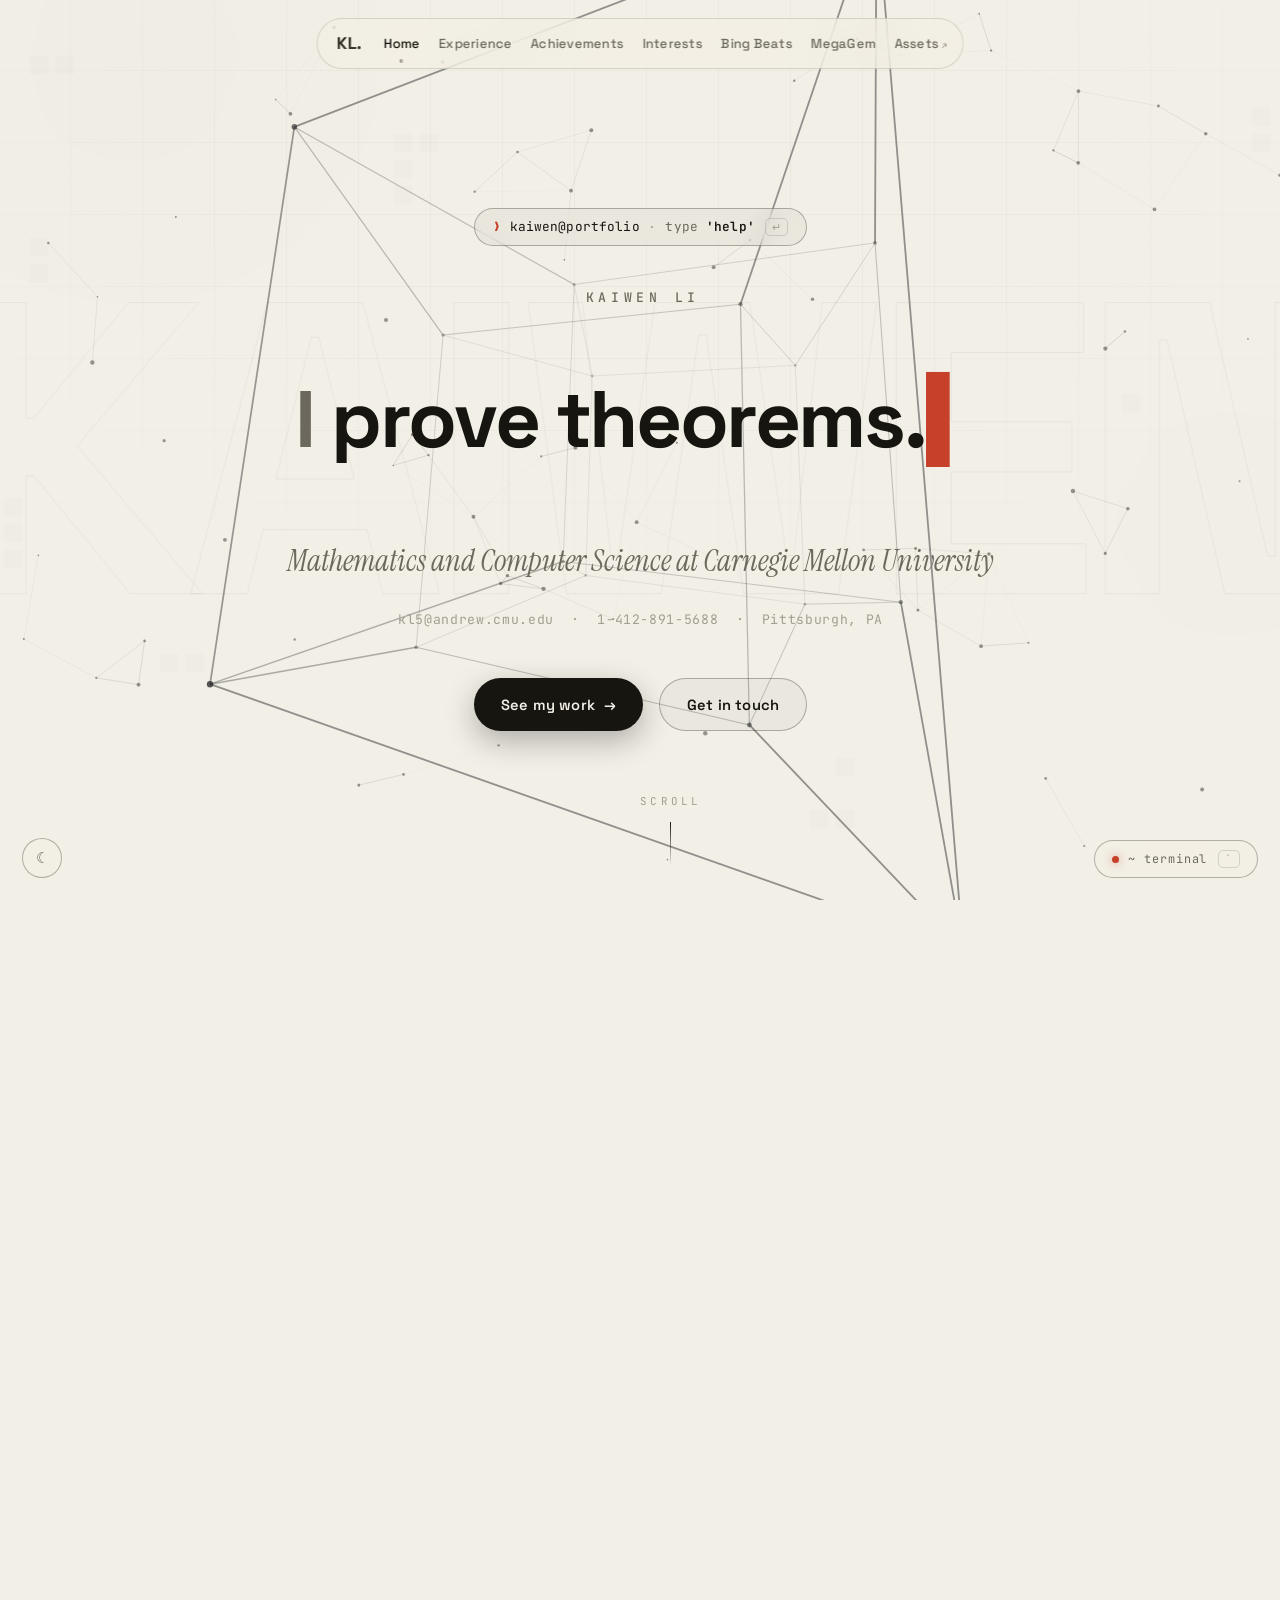
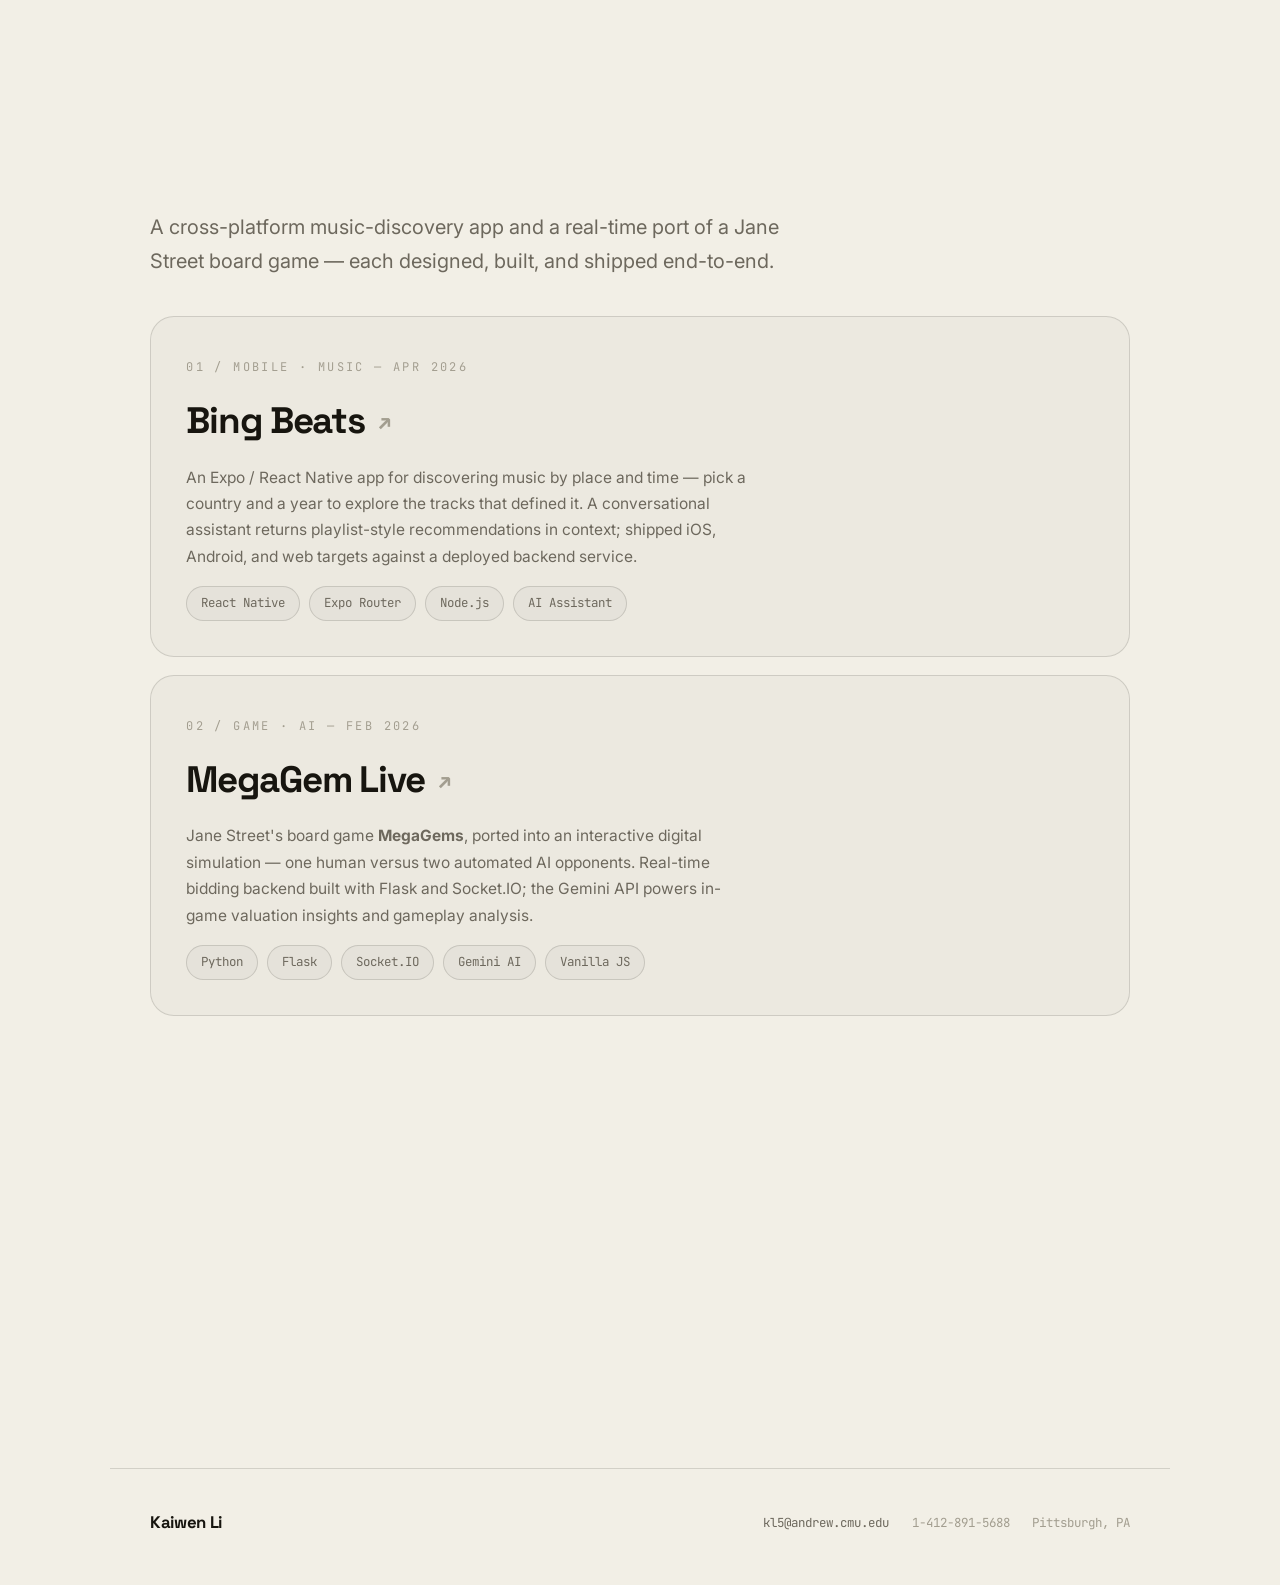
==== commit 4c3b6af8: "Hero v1: rotating "I ___" identity typewriter; fix major to Math + CS - Replace oversized stacked na" ====
--- a/index.html
+++ b/index.html
@@ -67,10 +67,11 @@
                 <kbd class="hp-key">↵</kbd>
             </button>
 
-            <h1 class="hero-name">
-                <span class="line"><span>Kaiwen</span></span>
-                <span class="line"><span><span class="shine">Li</span></span></span>
-            </h1>
+            <h1 class="hero-signature">Kaiwen&nbsp;Li</h1>
+
+            <p class="hero-headline" aria-hidden="true">
+                <span class="hl-lead">I&nbsp;</span><span class="hl-type"></span><span class="hl-caret">▍</span>
+            </p>
 
             <p class="hero-tag">
                 Mathematics and Computer Science at Carnegie Mellon University
--- a/styles.css
+++ b/styles.css
@@ -1154,6 +1154,46 @@
         transform: translateY(0);
     }
 }
+
+/* Hero signature name + rotating identity headline (home page) */
+.hero-signature {
+    font-family: var(--font-mono);
+    font-size: 0.82rem;
+    font-weight: 500;
+    letter-spacing: 0.36em;
+    text-transform: uppercase;
+    color: var(--sub);
+    margin: 0 0 1.4rem;
+    padding-left: 0.36em; /* optical balance for the tracking */
+    animation: rise 1s var(--ease-out) 0.15s both;
+}
+
+.hero-headline {
+    font-family: var(--font-display);
+    font-weight: 700;
+    font-size: clamp(2.3rem, 7vw, 5rem);
+    letter-spacing: -0.03em;
+    line-height: 1.05;
+    margin: 0;
+    color: var(--ink);
+    min-height: 2.2em; /* reserve room so the CTA below never jumps as text types */
+    display: flex;
+    align-items: center;
+    justify-content: center;
+    flex-wrap: wrap;
+    animation: rise 1s var(--ease-out) 0.3s both;
+}
+
+.hero-headline .hl-lead { color: var(--sub); }
+.hero-headline .hl-type { color: var(--ink); }
+.hero-headline .hl-caret {
+    color: var(--accent);
+    font-weight: 400;
+    margin-left: 0.02em;
+    animation: caret-blink 1.05s steps(1) infinite;
+}
+
+@keyframes caret-blink { 50% { opacity: 0; } }
 
 .hero-tag {
     font-family: var(--font-serif);
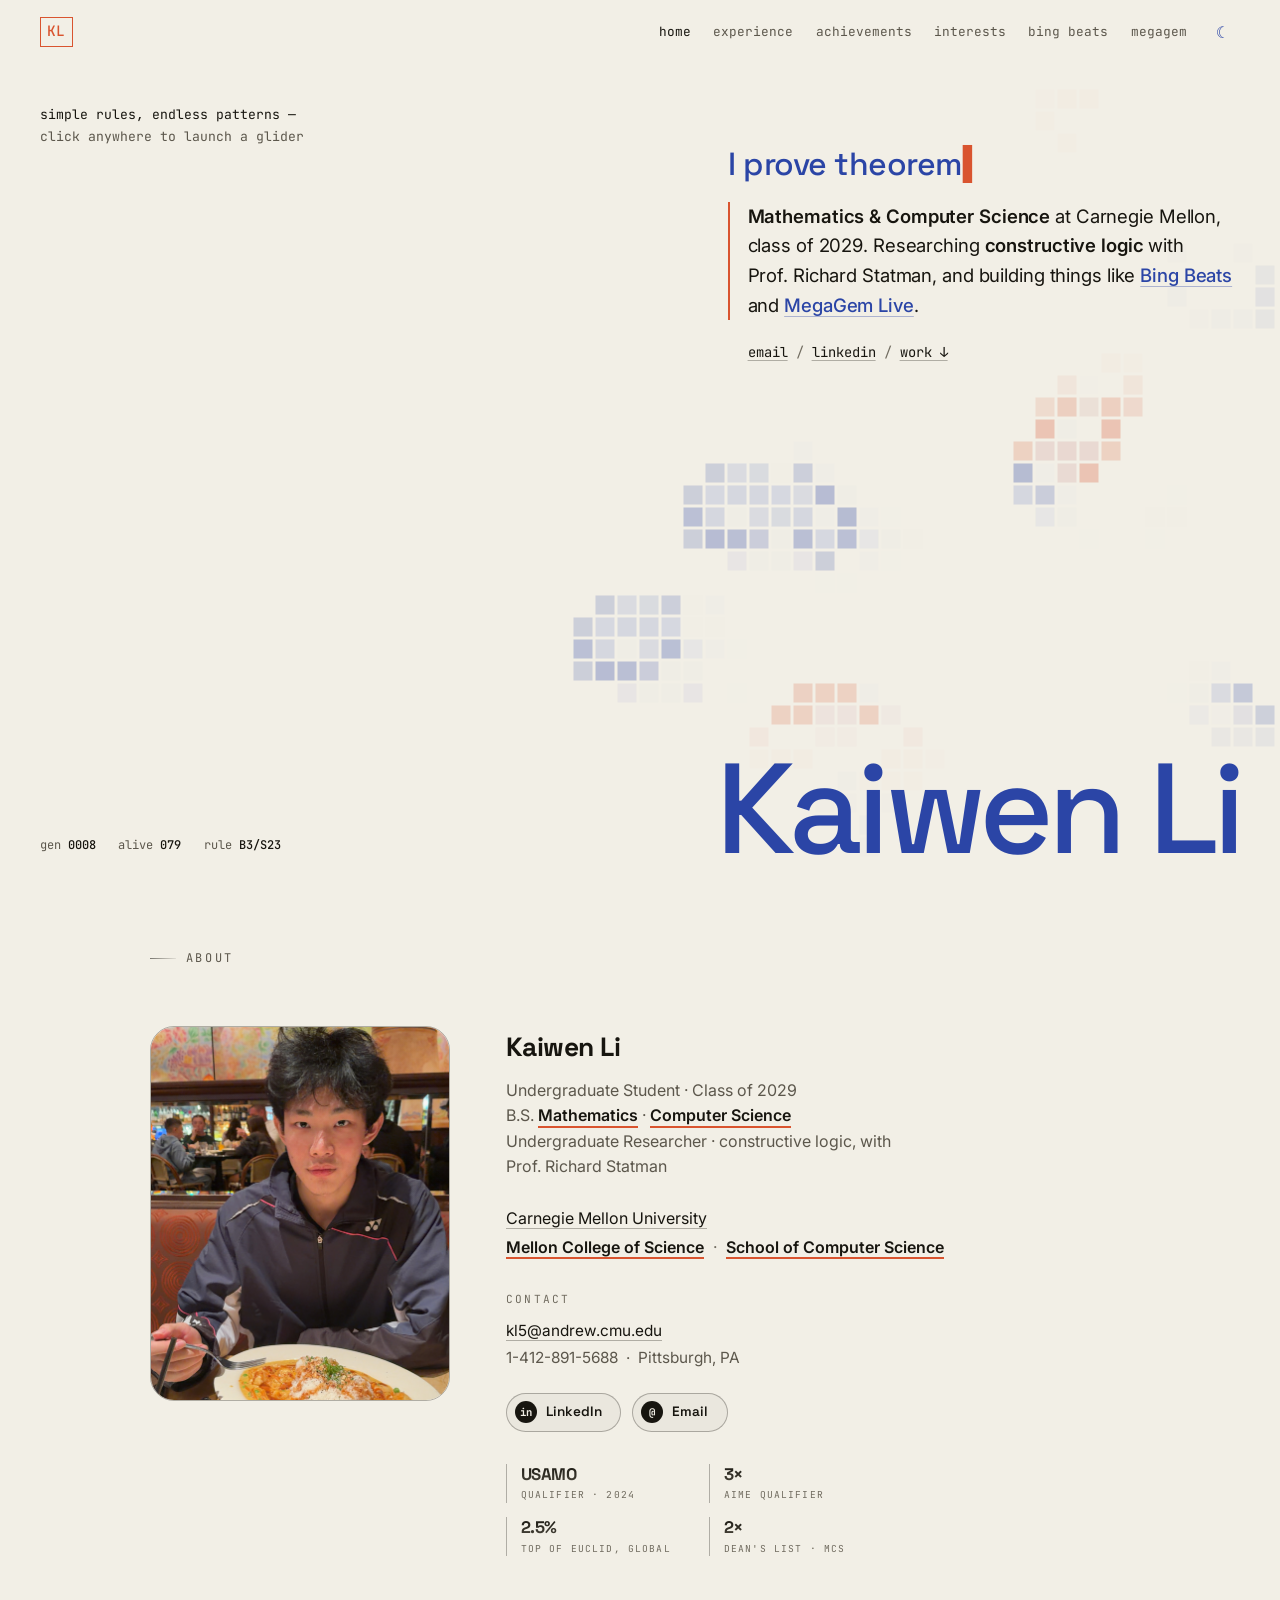
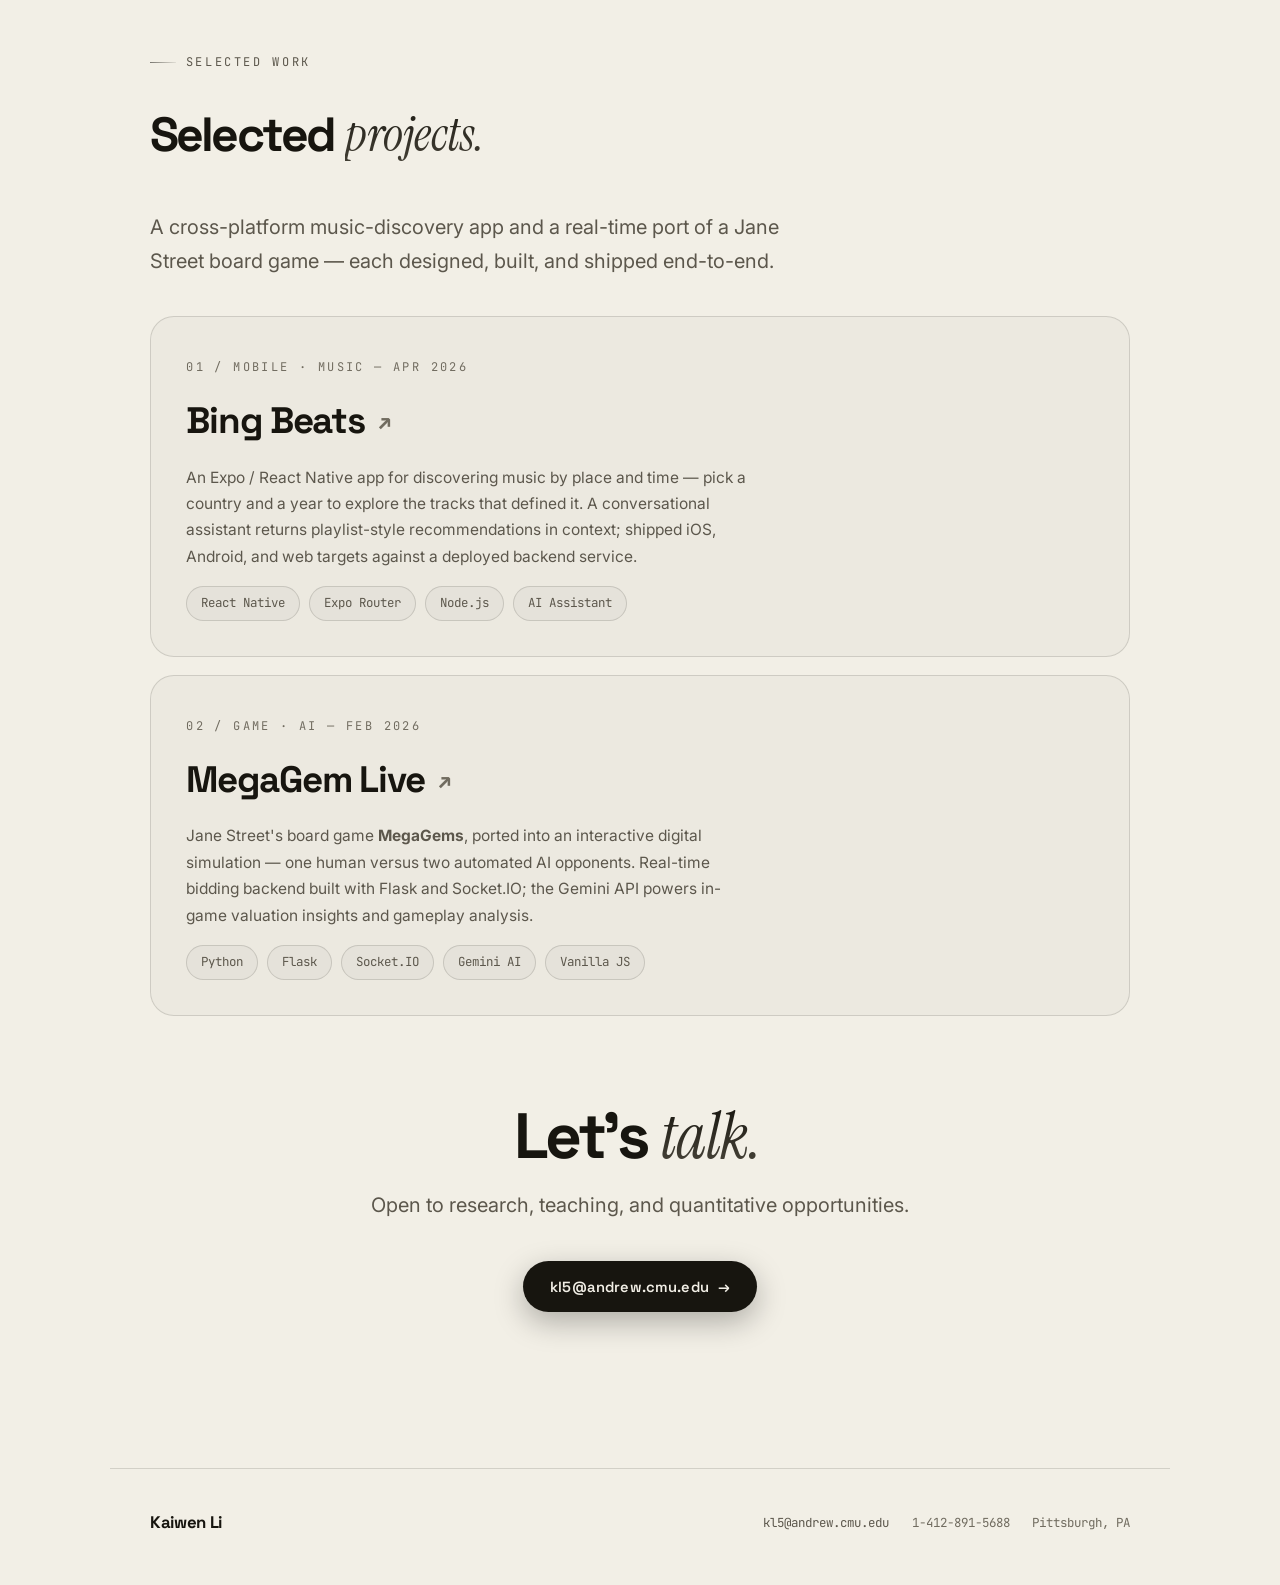
==== commit f0bbe7d6: "Updated UI." ====
--- a/index.html
+++ b/index.html
@@ -12,22 +12,16 @@
     <link
         href="https://fonts.googleapis.com/css2?family=Space+Grotesk:wght@400;500;600;700&family=Instrument+Serif:ital@0;1&family=JetBrains+Mono:wght@400;500&family=Inter:wght@400;500;600&display=swap"
         rel="stylesheet">
+    <script>try{if(localStorage.getItem("kl-theme")==="dark")document.documentElement.setAttribute("data-theme","dark")}catch(e){}</script>
     <link rel="stylesheet" href="styles.css">
 </head>
 
 <body>
-    <!-- Ambient cursor-reactive background -->
-    <div class="ambient">
-        <div class="orb orb-violet"></div>
-        <div class="orb orb-cyan"></div>
-        <div class="orb orb-pink"></div>
-        <div class="orb orb-amber"></div>
-        <div class="grid-overlay"></div>
-        <div class="noise"></div>
-    </div>
+    <!-- Game of Life background (drawn by signature.js) -->
+    <div class="ambient" aria-hidden="true"></div>
 
     <header class="site-nav">
-        <a class="nav-logo" href="index.html">KL.</a>
+        <a class="nav-logo" href="index.html" aria-label="KL — Kaiwen Li, home">KL</a>
                 <nav class="nav-links">
             <a href="index.html" class="active">Home</a>
             <a href="experience.html">Experience</a>
@@ -35,7 +29,6 @@
             <a href="interests.html">Interests</a>
             <a href="bingbeats.html">Bing Beats</a>
             <a href="megagem.html">MegaGem</a>
-            <a href="https://arcg.is/04Xv9r" target="_blank" class="ext">Assets</a>
         </nav>
         <button class="menu-btn" aria-label="Open menu">
             <span class="bars"><span></span><span></span></span>
@@ -51,41 +44,37 @@
         <a href="interests.html"><span class="idx">04</span>Interests</a>
         <a href="bingbeats.html"><span class="idx">05</span>Bing Beats</a>
         <a href="megagem.html"><span class="idx">06</span>MegaGem Live</a>
-        <a href="https://arcg.is/04Xv9r" target="_blank"><span class="idx">07</span>Asset Management ↗</a>
     </div>
 
-    <!-- ============ HERO ============ -->
-    <section class="hero">
-        <div class="hero-watermark" aria-hidden="true">KAIWEN</div>
-
-        <div class="hero-inner">
-            <button class="hero-prompt" type="button" aria-label="Open the terminal">
-                <span class="hp-caret">❯</span>
-                <span class="hp-path">kaiwen@portfolio</span>
-                <span class="hp-sep">·</span>
-                <span class="hp-hint">type <b>'help'</b></span>
-                <kbd class="hp-key">↵</kbd>
-            </button>
-
-            <h1 class="hero-signature">Kaiwen&nbsp;Li</h1>
-
-            <p class="hero-headline" aria-hidden="true">
-                <span class="hl-lead">I&nbsp;</span><span class="hl-type"></span><span class="hl-caret">▍</span>
-            </p>
-
-            <p class="hero-tag">
-                Mathematics and Computer Science at Carnegie Mellon University
-            </p>
-
-            <p class="hero-contact">kl5@andrew.cmu.edu &nbsp;·&nbsp; 1-412-891-5688 &nbsp;·&nbsp; Pittsburgh, PA</p>
-
-            <div class="btn-row hero-cta" style="justify-content: center;">
-                <a class="btn btn-primary" href="#work">See my work <span class="arrow">→</span></a>
-                <a class="btn btn-ghost" href="mailto:kl5@andrew.cmu.edu">Get in touch</a>
-            </div>
+    <!-- ============ HERO — the pond: four corners around live cells ============ -->
+    <section class="hero" aria-label="Introduction">
+        <p class="hero-epigraph" data-keepout>
+            simple rules, endless patterns —<br>
+            <span class="hero-hint">click anywhere to launch a glider</span>
+        </p>
+
+        <div class="hero-intro" data-keepout>
+            <p class="hero-headline">
+                <span class="sr-only">I prove theorems, research constructive logic, and build games and apps.</span>
+                <span aria-hidden="true"><span class="hl-lead">I&nbsp;</span><span class="hl-type"></span><span class="hl-caret">▍</span></span>
+            </p>
+            <p class="hero-blurb">
+                <strong>Mathematics &amp; Computer Science</strong> at Carnegie&nbsp;Mellon, class of&nbsp;2029.
+                Researching <strong>constructive logic</strong> with Prof.&nbsp;Richard&nbsp;Statman, and building
+                things like <a href="bingbeats.html">Bing&nbsp;Beats</a> and <a href="megagem.html">MegaGem&nbsp;Live</a>.
+            </p>
+            <p class="hero-links">
+                <a href="mailto:kl5@andrew.cmu.edu">email</a><span aria-hidden="true">/</span><a href="https://www.linkedin.com/in/kaiwen-li-4a174b282/" target="_blank" rel="noopener">linkedin</a><span aria-hidden="true">/</span><a href="#work">work&nbsp;↓</a>
+            </p>
         </div>
 
-        <div class="scroll-cue">Scroll</div>
+        <p class="hero-stats" data-keepout aria-hidden="true">
+            <span>gen <b class="life-gen">0000</b></span>
+            <span>alive <b class="life-alive">000</b></span>
+            <span>rule <b>B3/S23</b></span>
+        </p>
+
+        <h1 class="hero-name" data-keepout>Kaiwen&nbsp;Li</h1>
     </section>
 
     <!-- ============ ABOUT ============ -->
@@ -95,7 +84,7 @@
 
             <div class="about-grid" style="margin-top: 2.2rem;">
                 <div class="portrait-frame" data-tilt data-reveal>
-                    <img src="381769150556_.pic.jpg" alt="Kaiwen Li">
+                    <img src="kaiwen-li.jpeg" alt="Kaiwen Li" width="768" height="1024">
                 </div>
 
                 <div class="about-bio" data-reveal style="--d: 0.1s;">
--- a/styles.css
+++ b/styles.css
@@ -1,6 +1,6 @@
 /* ============================================================
    KAIWEN LI — PORTFOLIO DESIGN SYSTEM
-   Cinematic dark canvas · aurora ambience · editorial type
+   Warm paper canvas · monochrome ink · editorial type
    ============================================================ */
 
 :root {
@@ -9,10 +9,9 @@
        colour only appears through motion/interaction (see JS).
        ============================================================ */
     --bg: #f2efe6;
-    --bg-soft: #e8e4d8;
     --ink: #17150f;
-    --sub: #6d685d;
-    --faint: #a39e90;
+    --sub: #5c574c;
+    --faint: #716c60;   /* ≥ 4.5:1 on --bg: it is used for real text (dates, labels) */
     --line: rgba(23, 21, 15, 0.14);
     --line-strong: rgba(23, 21, 15, 0.30);
     --glass: rgba(242, 239, 230, 0.62);
@@ -23,19 +22,22 @@
     /* base colour for interaction overlays: ink on paper */
     --tint-rgb: 23, 21, 15;
     /* the signature hue that motion/hover reveals */
-    --accent: #c6402a;
-    --accent-rgb: 198, 64, 42;
-    --glow-blend: multiply;
+    --accent: #d9542f;
+    --accent-rgb: 217, 84, 47;
+    /* second ink — cobalt. Cells, the hero name, links */
+    --blue: #2b45a6;
+    --blue-rgb: 43, 69, 166;
+    /* pale wake left behind by cells that just died */
+    --trail: #c9cde3;
+    /* peak opacity of a lit pond cell (read by signature.js) — a backdrop, not a light show */
+    --pond-ink: 0.3;
 
     /* former accent tokens — kept as names so every component recolours at once */
     --a-violet: #17150f;
-    --a-cyan: #4a463b;
-    --a-ice: #343027;
-    --a-steel: #a39e90;
+    --a-cyan: var(--blue);
 
     --grad-text: linear-gradient(180deg, #17150f 0%, #4a463b 100%);
     --grad-line: linear-gradient(90deg, rgba(23, 21, 15, 0.55), rgba(23, 21, 15, 0.08));
-    --grad-shine: linear-gradient(110deg, #17150f 18%, #8a8578 40%, #17150f 50%, #8a8578 60%, #17150f 82%);
 
     --font-display: 'Space Grotesk', -apple-system, system-ui, sans-serif;
     --font-serif: 'Instrument Serif', Georgia, serif;
@@ -46,12 +48,11 @@
 }
 
 :root[data-theme="dark"] {
-    /* ---- DARK monochrome (the alternate; toggle bottom-left) ---- */
+    /* ---- DARK (the alternate; toggle in the nav bar) ---- */
     --bg: #0a0a0a;
-    --bg-soft: #131313;
     --ink: #f2f0ea;
     --sub: #98968f;
-    --faint: #605e58;
+    --faint: #83817a;
     --line: rgba(242, 240, 234, 0.10);
     --line-strong: rgba(242, 240, 234, 0.22);
     --glass: rgba(16, 16, 16, 0.6);
@@ -60,18 +61,17 @@
     --card: rgba(242, 240, 234, 0.022);
 
     --tint-rgb: 255, 255, 255;
-    --accent: #ff5a3c;
-    --accent-rgb: 255, 90, 60;
-    --glow-blend: screen;
+    --accent: #ff6a42;
+    --accent-rgb: 255, 106, 66;
+    --blue: #8ea0ff;
+    --blue-rgb: 142, 160, 255;
+    --trail: #1d2131;
+    --pond-ink: 0.26;
 
     --a-violet: #f2f0ea;
-    --a-cyan: #c8c6bf;
-    --a-ice: #d8d6cf;
-    --a-steel: #605e58;
 
     --grad-text: linear-gradient(180deg, #f6f4ee 0%, #cfcdc6 100%);
     --grad-line: linear-gradient(90deg, rgba(242, 240, 234, 0.85), rgba(242, 240, 234, 0.12));
-    --grad-shine: linear-gradient(110deg, #f2f0ea 18%, #ffffff 40%, #b8b6af 50%, #ffffff 60%, #f2f0ea 82%);
 }
 
 * {
@@ -80,6 +80,7 @@
 
 html {
     scroll-behavior: smooth;
+    scroll-padding-top: 80px; /* anchor targets clear the 64px fixed nav */
 }
 
 body {
@@ -98,8 +99,25 @@
     color: var(--bg);
 }
 
+:focus-visible {
+    outline: 2px solid var(--blue);
+    outline-offset: 3px;
+}
+
+.sr-only {
+    position: absolute;
+    width: 1px;
+    height: 1px;
+    padding: 0;
+    margin: -1px;
+    overflow: hidden;
+    clip: rect(0, 0, 0, 0);
+    white-space: nowrap;
+    border: 0;
+}
+
 /* ------------------------------------------------------------
-   AMBIENT BACKGROUND — aurora orbs + grid + noise
+   AMBIENT BACKGROUND — the Game of Life canvas (signature.js)
    ------------------------------------------------------------ */
 
 .ambient {
@@ -110,51 +128,6 @@
     pointer-events: none;
 }
 
-.orb {
-    position: absolute;
-    border-radius: 50%;
-    filter: blur(130px);
-    opacity: 0.3;
-    will-change: transform;
-}
-
-.orb-violet {
-    width: 55vw;
-    height: 55vw;
-    top: -18vw;
-    left: -12vw;
-    background: radial-gradient(circle at 40% 40%, rgba(var(--tint-rgb), 0.05), transparent 62%);
-    animation: drift-a 26s ease-in-out infinite alternate;
-}
-
-.orb-cyan {
-    width: 44vw;
-    height: 44vw;
-    top: 30vh;
-    right: -16vw;
-    background: radial-gradient(circle at 55% 45%, rgba(var(--tint-rgb), 0.04), transparent 62%);
-    animation: drift-b 32s ease-in-out infinite alternate;
-}
-
-.orb-pink {
-    width: 40vw;
-    height: 40vw;
-    bottom: -18vw;
-    left: 22vw;
-    background: radial-gradient(circle at 50% 50%, rgba(var(--tint-rgb), 0.03), transparent 62%);
-    animation: drift-c 38s ease-in-out infinite alternate;
-}
-
-.orb-amber {
-    width: 26vw;
-    height: 26vw;
-    top: 58vh;
-    left: -8vw;
-    background: radial-gradient(circle at 50% 50%, rgba(var(--tint-rgb), 0.022), transparent 62%);
-    animation: drift-b 44s ease-in-out infinite alternate-reverse;
-}
-
-/* Interactive constellation layer (drawn by site.js) */
 .ambient canvas {
     position: absolute;
     inset: 0;
@@ -162,145 +135,75 @@
     height: 100%;
 }
 
-@keyframes drift-a {
-    from { transform: translate3d(0, 0, 0) scale(1); }
-    to { transform: translate3d(6vw, 8vh, 0) scale(1.15); }
-}
-
-@keyframes drift-b {
-    from { transform: translate3d(0, 0, 0) scale(1.05); }
-    to { transform: translate3d(-7vw, -6vh, 0) scale(0.92); }
-}
-
-@keyframes drift-c {
-    from { transform: translate3d(0, 0, 0) scale(0.95); }
-    to { transform: translate3d(5vw, -9vh, 0) scale(1.1); }
-}
-
-.grid-overlay {
-    position: absolute;
-    inset: -2px;
-    background-image:
-        linear-gradient(rgba(var(--tint-rgb), 0.03) 1px, transparent 1px),
-        linear-gradient(90deg, rgba(var(--tint-rgb), 0.03) 1px, transparent 1px);
-    background-size: 72px 72px;
-    mask-image: radial-gradient(ellipse 90% 70% at 50% 20%, black 30%, transparent 75%);
-    -webkit-mask-image: radial-gradient(ellipse 90% 70% at 50% 20%, black 30%, transparent 75%);
-}
-
-.noise {
-    position: absolute;
-    inset: 0;
-    opacity: 0.5;
-    background-image: url("data:image/svg+xml,%3Csvg xmlns='http://www.w3.org/2000/svg' width='120' height='120'%3E%3Cfilter id='n'%3E%3CfeTurbulence type='fractalNoise' baseFrequency='0.9' numOctaves='2'/%3E%3CfeColorMatrix values='0 0 0 0 1 0 0 0 0 1 0 0 0 0 1 0 0 0 0.04 0'/%3E%3C/filter%3E%3Crect width='120' height='120' filter='url(%23n)'/%3E%3C/svg%3E");
-}
-
-/* Cursor glow follower */
-#cursor-glow {
+/* ------------------------------------------------------------
+   NAVIGATION — flat top bar: boxed monogram left, links right
+   ------------------------------------------------------------ */
+
+.site-nav {
     position: fixed;
     top: 0;
     left: 0;
-    width: 620px;
-    height: 620px;
-    margin: -310px 0 0 -310px;
-    border-radius: 50%;
-    background: transparent;                 /* colour set by site.js from motion energy */
-    mix-blend-mode: var(--glow-blend);
-    pointer-events: none;
-    z-index: -1;
-    will-change: transform, background;
-}
-
-/* ------------------------------------------------------------
-   NAVIGATION — floating glass pill
-   ------------------------------------------------------------ */
-
-.site-nav {
-    position: fixed;
-    top: 18px;
-    left: 50%;
-    transform: translateX(-50%);
+    right: 0;
     z-index: 100;
     display: flex;
     align-items: center;
-    gap: 1.4rem;
-    padding: 0.55rem 0.9rem 0.55rem 1.2rem;
-    border: 1px solid var(--line);
-    border-radius: 999px;
-    background: var(--glass);
-    backdrop-filter: blur(22px) saturate(1.5);
-    -webkit-backdrop-filter: blur(22px) saturate(1.5);
-    transition: background 0.4s, border-color 0.4s, box-shadow 0.4s;
+    gap: 1.2rem;
+    height: 64px;
+    padding: 0 40px;
+    border-bottom: 1px solid transparent;
+    transition: background 0.35s, border-color 0.35s;
     white-space: nowrap;
 }
 
 .site-nav.scrolled {
     background: var(--glass-strong);
-    border-color: var(--line-strong);
-    box-shadow: 0 12px 40px rgba(0, 0, 0, 0.22);
+    border-bottom-color: var(--line);
+    backdrop-filter: blur(16px) saturate(1.3);
+    -webkit-backdrop-filter: blur(16px) saturate(1.3);
 }
 
 .nav-logo {
-    font-family: var(--font-display);
-    font-weight: 700;
-    font-size: 1.05rem;
-    letter-spacing: -0.02em;
+    display: inline-flex;
+    align-items: center;
+    justify-content: center;
+    height: 30px;
+    padding: 0 6px;
+    border: 1.5px solid var(--accent);
+    color: var(--accent);
+    font-family: var(--font-mono);
+    font-weight: 500;
+    font-size: 0.9rem;
+    letter-spacing: 0.02em;
+    line-height: 1;
     text-decoration: none;
-    background: var(--grad-text);
-    -webkit-background-clip: text;
-    background-clip: text;
-    color: transparent;
+    transition: background 0.25s, color 0.25s;
+}
+
+.nav-logo:hover {
+    background: var(--accent);
+    color: var(--bg);
 }
 
 .nav-links {
     display: flex;
     align-items: center;
-    gap: 1.15rem;
+    gap: 1.4rem;
+    margin-left: auto;
 }
 
 .nav-links a {
-    position: relative;
     color: var(--sub);
     text-decoration: none;
-    font-family: var(--font-display);
-    font-size: 0.82rem;
-    font-weight: 500;
-    letter-spacing: 0.02em;
+    font-family: var(--font-mono);
+    font-size: 0.8rem;
+    text-transform: lowercase;
+    padding: 0.3rem 0;
     transition: color 0.25s;
-    padding: 0.3rem 0;
-}
-
-.nav-links a:hover {
-    color: var(--ink);
-}
-
+}
+
+.nav-links a:hover,
 .nav-links a.active {
     color: var(--ink);
-}
-
-.nav-links a.active::after {
-    content: "";
-    position: absolute;
-    left: 50%;
-    bottom: -4px;
-    transform: translateX(-50%);
-    width: 4px;
-    height: 4px;
-    border-radius: 50%;
-    background: var(--grad-line);
-}
-
-.nav-links a.ext::after {
-    content: "↗";
-    position: static;
-    display: inline;
-    width: auto;
-    height: auto;
-    background: none;
-    color: var(--faint);
-    font-size: 0.7em;
-    margin-left: 3px;
-    transform: none;
 }
 
 .menu-btn {
@@ -329,12 +232,15 @@
     width: 18px;
     height: 1.5px;
     background: var(--ink);
-    transition: transform 0.3s var(--ease-out), opacity 0.3s;
 }
 
 @media (max-width: 1020px) {
     .nav-links {
         display: none;
+    }
+
+    .site-nav .theme-toggle {
+        margin-left: auto;
     }
 
     .menu-btn {
@@ -352,16 +258,22 @@
     -webkit-backdrop-filter: blur(28px);
     display: flex;
     flex-direction: column;
-    justify-content: center;
-    padding: 6vh 8vw;
+    justify-content: flex-start;
+    overflow-y: auto;             /* short landscape screens scroll the menu */
+    overscroll-behavior: contain;
+    padding: 26px 8vw 6vh;
     opacity: 0;
     visibility: hidden;
+    pointer-events: none; /* clicks pass through while it fades out */
     transition: opacity 0.45s var(--ease-out), visibility 0.45s;
 }
 
 .overlay-menu.open {
     opacity: 1;
     visibility: visible;
+    pointer-events: auto;
+    /* become visible at once (not after 0.45s) so focus can move into the menu */
+    transition: opacity 0.45s var(--ease-out), visibility 0s;
 }
 
 .overlay-menu a {
@@ -400,9 +312,13 @@
 }
 
 .overlay-close {
-    position: absolute;
-    top: 26px;
-    right: 30px;
+    /* sticky inside the scrolling overlay, so it never scrolls out of reach */
+    position: sticky;
+    top: 0;
+    z-index: 1;
+    align-self: flex-end;
+    flex-shrink: 0;
+    margin: 0 calc(30px - 8vw) 1.2rem 0;
     background: none;
     border: 1px solid var(--line-strong);
     border-radius: 999px;
@@ -419,6 +335,24 @@
 .overlay-close:hover {
     border-color: var(--ink);
     background: rgba(var(--tint-rgb), 0.06);
+}
+
+/* centre the links in the space under Close; auto margins collapse to 0 when the
+   list is taller than the screen, so the first link can never be pushed off the top */
+.overlay-menu a:first-of-type {
+    margin-top: auto;
+}
+
+.overlay-menu a:last-of-type {
+    margin-bottom: auto;
+}
+
+/* landscape phones: the seven links must fit (and the menu scrolls if not) */
+@media (max-height: 520px) {
+    .overlay-menu a {
+        font-size: clamp(1.1rem, 7vh, 1.8rem);
+        padding: 0.12rem 0;
+    }
 }
 
 /* ------------------------------------------------------------
@@ -508,10 +442,6 @@
 
 /* inline-block spans lose the parent's letter-spacing between
    characters — compensate so headline tracking stays tight */
-.hero-name .ch {
-    margin-right: -0.045em;
-}
-
 .display .ch {
     margin-right: -0.035em;
 }
@@ -920,8 +850,6 @@
     opacity: 0.5;
 }
 
-.code-block .kw { color: #f2f0ea; font-weight: 500; }
-.code-block .str { color: #b4b2ab; }
 .code-block .cm { color: #63615b; font-style: italic; }
 
 /* ------------------------------------------------------------
@@ -930,7 +858,7 @@
 
 .stat-strip {
     display: grid;
-    grid-template-columns: repeat(auto-fit, minmax(180px, 1fr));
+    grid-template-columns: repeat(auto-fit, minmax(150px, 1fr));
     gap: 18px;
 }
 
@@ -1003,145 +931,22 @@
 }
 
 /* ------------------------------------------------------------
-   HERO (index)
+   HERO (index) — the pond: four corners around live cells
    ------------------------------------------------------------ */
 
 .hero {
+    position: relative;
+    min-height: 100vh;
     min-height: 100svh;
-    display: flex;
-    flex-direction: column;
-    justify-content: center;
-    align-items: center;
-    text-align: center;
-    padding: 120px 24px 80px;
-    position: relative;
-}
-
-.hero-inner {
-    will-change: transform;
-}
-
-.status-pill {
-    display: inline-flex;
-    align-items: center;
-    gap: 0.6rem;
-    font-family: var(--font-mono);
-    font-size: 0.74rem;
-    letter-spacing: 0.14em;
-    text-transform: uppercase;
-    color: var(--sub);
-    border: 1px solid var(--line-strong);
-    border-radius: 999px;
-    padding: 0.55rem 1.2rem;
-    background: rgba(var(--tint-rgb), 0.03);
-    backdrop-filter: blur(10px);
-    margin-bottom: 2.6rem;
-    animation: rise 1s var(--ease-out) 0.15s both;
-}
-
-.status-pill .dot {
-    width: 7px;
-    height: 7px;
-    border-radius: 50%;
-    background: var(--accent);
-    box-shadow: 0 0 10px rgba(var(--accent-rgb), 0.6);
-    animation: pulse 2.4s ease-in-out infinite;
-}
-
-@keyframes pulse {
-    0%, 100% { opacity: 1; }
-    50% { opacity: 0.35; }
-}
-
-/* Hero terminal prompt — replaces the status pill on the home page */
-.hero-prompt {
-    display: inline-flex;
-    align-items: center;
-    gap: 0.55rem;
-    font-family: var(--font-mono);
-    font-size: 0.8rem;
-    letter-spacing: 0.01em;
-    color: var(--sub);
-    border: 1px solid var(--line-strong);
-    border-radius: 999px;
-    padding: 0.55rem 1.1rem;
-    background: rgba(var(--tint-rgb), 0.03);
-    backdrop-filter: blur(10px);
-    -webkit-backdrop-filter: blur(10px);
-    cursor: pointer;
-    margin-bottom: 2.6rem;
-    animation: rise 1s var(--ease-out) 0.15s both;
-    transition: color 0.25s, border-color 0.25s, transform 0.25s var(--ease-out);
-}
-
-.hero-prompt:hover {
-    color: var(--ink);
-    border-color: var(--ink);
-    transform: translateY(-2px);
-}
-
-.hero-prompt .hp-caret {
-    color: var(--accent);
-    font-weight: 500;
-}
-
-.hero-prompt .hp-path { color: var(--ink); }
-.hero-prompt .hp-sep { color: var(--faint); }
-.hero-prompt .hp-hint b { color: var(--ink); font-weight: 600; }
-
-.hero-prompt .hp-key {
-    font-family: var(--font-mono);
-    font-size: 0.66rem;
-    color: var(--faint);
-    border: 1px solid var(--line);
-    border-radius: 5px;
-    padding: 1px 6px;
-    margin-left: 0.1rem;
-}
-
-.hero-name {
-    font-family: var(--font-display);
-    font-weight: 700;
-    font-size: clamp(3.4rem, 12vw, 8.6rem);
-    letter-spacing: -0.045em;
-    line-height: 0.98;
-    margin: 0;
-    color: var(--ink);
-}
-
-.hero-name .line {
-    display: block;
-    overflow: hidden;
-    padding-bottom: 0.08em;
-    margin-bottom: -0.08em;
-}
-
-.hero-name .line > span {
-    display: inline-block;
-    transform: translateY(115%);
-    animation: rise-in 1.1s var(--ease-out) forwards;
-}
-
-.hero-name .line:nth-child(2) > span {
-    animation-delay: 0.12s;
-}
-
-.hero-name .shine {
-    background: var(--grad-shine);
-    background-size: 220% 100%;
-    -webkit-background-clip: text;
-    background-clip: text;
-    color: transparent;
-    animation: shimmer 7s linear 1.4s infinite;
-}
-
-@keyframes rise-in {
-    to { transform: translateY(0); }
-}
-
-@keyframes shimmer {
-    0% { background-position: 120% 0; }
-    100% { background-position: -120% 0; }
+    display: grid;
+    grid-template-columns: minmax(0, 1fr) minmax(0, 1fr);
+    grid-template-rows: auto 1fr auto;
+    grid-template-areas:
+        "epi   intro"
+        ".     ."
+        "stats name";
+    gap: 1.2rem 2rem;
+    padding: 104px 40px 36px;
 }
 
 @keyframes rise {
@@ -1155,125 +960,159 @@
     }
 }
 
-/* Hero signature name + rotating identity headline (home page) */
-.hero-signature {
+.hero-epigraph {
+    grid-area: epi;
+    align-self: start;
+    margin: 0;
     font-family: var(--font-mono);
     font-size: 0.82rem;
+    line-height: 1.7;
+    color: var(--ink);
+    animation: rise 0.9s var(--ease-out) 0.1s both;
+}
+
+.hero-hint {
+    color: var(--sub);
+}
+
+.hero-intro {
+    grid-area: intro;
+    justify-self: end;
+    width: min(100%, 32rem);
+    animation: rise 0.9s var(--ease-out) 0.2s both;
+}
+
+/* two lines reserved so the blurb below never jumps while the typewriter runs */
+.hero-headline {
+    display: flex;
+    align-items: flex-end;
+    min-height: 2.5em;
+    margin: 0 0 1.1rem;
+    font-family: var(--font-display);
+    font-size: clamp(1.45rem, 2.5vw, 2.1rem);
     font-weight: 500;
-    letter-spacing: 0.36em;
-    text-transform: uppercase;
-    color: var(--sub);
-    margin: 0 0 1.4rem;
-    padding-left: 0.36em; /* optical balance for the tracking */
-    animation: rise 1s var(--ease-out) 0.15s both;
-}
-
-.hero-headline {
-    font-family: var(--font-display);
-    font-weight: 700;
-    font-size: clamp(2.3rem, 7vw, 5rem);
-    letter-spacing: -0.03em;
-    line-height: 1.05;
-    margin: 0;
-    color: var(--ink);
-    min-height: 2.2em; /* reserve room so the CTA below never jumps as text types */
-    display: flex;
-    align-items: center;
-    justify-content: center;
-    flex-wrap: wrap;
-    animation: rise 1s var(--ease-out) 0.3s both;
-}
-
-.hero-headline .hl-lead { color: var(--sub); }
-.hero-headline .hl-type { color: var(--ink); }
+    letter-spacing: -0.015em;
+    line-height: 1.25;
+    color: var(--blue);
+}
+
 .hero-headline .hl-caret {
     color: var(--accent);
     font-weight: 400;
-    margin-left: 0.02em;
+    margin-left: 0.04em;
     animation: caret-blink 1.05s steps(1) infinite;
 }
 
 @keyframes caret-blink { 50% { opacity: 0; } }
 
-.hero-tag {
-    font-family: var(--font-serif);
-    font-style: italic;
-    font-size: clamp(1.25rem, 3vw, 1.9rem);
+.hero-blurb {
+    margin: 0;
+    padding-left: 1.1rem;
+    border-left: 2px solid var(--accent);
+    font-family: var(--font-body);
+    font-size: clamp(1.02rem, 0.6rem + 0.7vw, 1.2rem);
+    line-height: 1.6;
+    letter-spacing: -0.006em;
+    color: var(--ink);
+    text-wrap: pretty;
+}
+
+.hero-blurb strong {
+    font-weight: 600;
+}
+
+.hero-links {
+    margin: 1.3rem 0 0;
+    padding-left: calc(1.1rem + 2px);
+    font-family: var(--font-mono);
+    font-size: 0.86rem;
+    color: var(--faint);
+}
+
+.hero-links span {
+    margin: 0 0.5rem;
+}
+
+.hero-blurb a {
+    color: var(--blue);
+    font-weight: 500;
+    text-decoration: underline;
+    text-decoration-color: rgba(var(--blue-rgb), 0.35);
+    text-decoration-thickness: 1px;
+    text-underline-offset: 4px;
+    transition: color 0.25s, text-decoration-color 0.25s;
+}
+
+.hero-links a {
+    color: var(--ink);
+    text-decoration: underline;
+    text-decoration-color: var(--line-strong);
+    text-decoration-thickness: 1px;
+    text-underline-offset: 3px;
+    transition: color 0.25s, text-decoration-color 0.25s;
+}
+
+.hero-blurb a:hover {
+    text-decoration-color: var(--blue);
+}
+
+.hero-links a:hover {
+    color: var(--blue);
+    text-decoration-color: var(--blue);
+}
+
+.hero-stats {
+    grid-area: stats;
+    align-self: end;
+    display: flex;
+    flex-wrap: wrap;
+    gap: 0.3rem 1.4rem;
+    margin: 0 0 0.5rem;
+    font-family: var(--font-mono);
+    font-size: 0.75rem;
     color: var(--sub);
-    margin: 1.8rem 0 0;
-    animation: rise 1s var(--ease-out) 0.5s both;
-}
-
-.hero-tag .hl {
-    background: var(--grad-text);
-    -webkit-background-clip: text;
-    background-clip: text;
-    color: transparent;
-}
-
-.hero-contact {
-    font-family: var(--font-mono);
-    font-size: 0.82rem;
-    letter-spacing: 0.05em;
-    color: var(--faint);
-    margin-top: 1.4rem;
-    animation: rise 1s var(--ease-out) 0.65s both;
-}
-
-.hero-cta {
-    margin-top: 3rem;
-    animation: rise 1s var(--ease-out) 0.8s both;
-}
-
-.scroll-cue {
-    position: absolute;
-    bottom: 34px;
-    left: 50%;
-    transform: translateX(-50%);
-    font-family: var(--font-mono);
-    font-size: 0.68rem;
-    letter-spacing: 0.3em;
-    text-transform: uppercase;
-    color: var(--faint);
-    display: flex;
-    flex-direction: column;
-    align-items: center;
-    gap: 0.7rem;
-    animation: rise 1s var(--ease-out) 1.1s both;
-}
-
-.scroll-cue::after {
-    content: "";
-    width: 1px;
-    height: 44px;
-    background: linear-gradient(180deg, var(--a-violet), transparent);
-    animation: cue-drop 2s var(--ease-out) infinite;
-}
-
-@keyframes cue-drop {
-    0% { transform: scaleY(0); transform-origin: top; }
-    45% { transform: scaleY(1); transform-origin: top; }
-    55% { transform: scaleY(1); transform-origin: bottom; }
-    100% { transform: scaleY(0); transform-origin: bottom; }
-}
-
-/* Hero background typography */
-.hero-watermark {
-    position: absolute;
-    top: 50%;
-    left: 50%;
-    transform: translate(-50%, -50%);
+    animation: rise 0.9s var(--ease-out) 0.4s both;
+}
+
+.hero-stats b {
+    font-weight: 500;
+    color: var(--ink);
+    font-variant-numeric: tabular-nums;
+}
+
+.hero-name {
+    grid-area: name;
+    justify-self: end;
+    align-self: end;
+    margin: 0;
     font-family: var(--font-display);
-    font-weight: 700;
-    font-size: clamp(12rem, 34vw, 26rem);
-    letter-spacing: -0.05em;
-    color: transparent;
-    -webkit-text-stroke: 1px rgba(var(--tint-rgb), 0.05);
-    pointer-events: none;
-    user-select: none;
+    font-weight: 500;
+    font-size: clamp(3.4rem, 10vw, 10rem);
+    letter-spacing: -0.045em;
+    line-height: 0.85;
+    color: var(--blue);
     white-space: nowrap;
-    will-change: transform;
-    z-index: -1;
+    animation: rise 1s var(--ease-out) 0.3s both;
+}
+
+@media (max-width: 700px) {
+    .hero {
+        grid-template-columns: minmax(0, 1fr);
+        grid-template-rows: auto auto 1fr auto auto;
+        grid-template-areas: "epi" "intro" "." "stats" "name";
+        row-gap: 1.6rem;
+        padding: 88px 20px 28px;
+    }
+
+    .hero-intro {
+        justify-self: start;
+        width: 100%;
+    }
+
+    .hero-name {
+        justify-self: start;
+        font-size: clamp(3.2rem, 17vw, 6rem);
+    }
 }
 
 /* ------------------------------------------------------------
@@ -1315,8 +1154,11 @@
     width: 100%;
     height: 100%;
     object-fit: cover;
+    object-position: 57% 20%;
     display: block;
-    filter: contrast(1.02);
+    /* a gentle zoom toward the face — the full photo includes the whole dinner table */
+    transform: scale(1.28);
+    transform-origin: 57% 30%;
 }
 
 /* Home faculty-style bio listing */
@@ -1449,9 +1291,9 @@
 
 /* compact the stats when they sit in the About bio column */
 .about-bio .stat-strip {
-    display: flex;
-    flex-wrap: wrap;
-    gap: 0.9rem 1.6rem;
+    display: grid;
+    grid-template-columns: repeat(2, minmax(0, max-content));
+    gap: 0.9rem 2.4rem;
 }
 
 .about-bio .stat {
@@ -1565,239 +1407,13 @@
     }
 
     .site-nav {
-        top: 12px;
-        max-width: calc(100vw - 24px);
+        padding: 0 20px;
     }
 }
 
 /* ============================================================
-   SIGNATURE LAYER — tesseract · game of life · terminal
+   SIGNATURE LAYER — toast · theme toggle
    ============================================================ */
-
-.hero-inner {
-    position: relative;
-    z-index: 1;
-}
-
-#tesseract {
-    position: absolute;
-    inset: 0;
-    width: 100%;
-    height: 100%;
-    pointer-events: none;
-    z-index: 0;
-}
-
-/* --- Globe overlay (terminal: globe) --- */
-.globe-canvas {
-    position: fixed;
-    inset: 0;
-    z-index: 90;
-    width: 100%;
-    height: 100%;
-    pointer-events: none;
-    opacity: 0;
-    transition: opacity 0.5s var(--ease-out);
-}
-
-/* --- Terminal launcher --- */
-.term-launcher {
-    position: fixed;
-    right: 22px;
-    bottom: 22px;
-    z-index: 150;
-    display: inline-flex;
-    align-items: center;
-    gap: 0.55rem;
-    font-family: var(--font-mono);
-    font-size: 0.74rem;
-    letter-spacing: 0.08em;
-    color: var(--sub);
-    background: var(--glass);
-    border: 1px solid var(--line-strong);
-    border-radius: 999px;
-    padding: 0.55rem 1.05rem;
-    cursor: pointer;
-    backdrop-filter: blur(18px) saturate(1.4);
-    -webkit-backdrop-filter: blur(18px) saturate(1.4);
-    transition: color 0.25s, border-color 0.25s, transform 0.25s var(--ease-out), box-shadow 0.25s;
-}
-
-.term-launcher:hover {
-    color: var(--ink);
-    border-color: var(--ink);
-    box-shadow: 0 8px 24px rgba(0, 0, 0, 0.4);
-    transform: translateY(-2px);
-}
-
-.term-launcher .tl-dot {
-    width: 7px;
-    height: 7px;
-    border-radius: 50%;
-    background: var(--accent);
-    box-shadow: 0 0 8px rgba(var(--accent-rgb), 0.55);
-}
-
-.term-launcher kbd {
-    font-family: var(--font-mono);
-    font-size: 0.68rem;
-    color: var(--faint);
-    border: 1px solid var(--line);
-    border-radius: 5px;
-    padding: 1px 6px;
-    margin-left: 2px;
-}
-
-/* --- Terminal window --- */
-.terminal {
-    position: fixed;
-    right: 22px;
-    bottom: 76px;
-    z-index: 180;
-    width: min(580px, calc(100vw - 32px));
-    height: min(440px, 62vh);
-    display: flex;
-    flex-direction: column;
-    background: rgba(8, 8, 13, 0.9);
-    border: 1px solid var(--line-strong);
-    border-radius: 16px;
-    overflow: hidden;
-    backdrop-filter: blur(26px) saturate(1.4);
-    -webkit-backdrop-filter: blur(26px) saturate(1.4);
-    box-shadow: 0 30px 90px rgba(0, 0, 0, 0.6);
-    opacity: 0;
-    transform: translateY(16px) scale(0.98);
-    visibility: hidden;
-    transition: opacity 0.3s var(--ease-out), transform 0.3s var(--ease-out), visibility 0.3s;
-}
-
-.terminal.open {
-    opacity: 1;
-    transform: none;
-    visibility: visible;
-}
-
-.term-bar {
-    display: flex;
-    align-items: center;
-    gap: 0.8rem;
-    padding: 0.6rem 0.9rem;
-    border-bottom: 1px solid rgba(255, 255, 255, 0.08);
-    background: rgba(255, 255, 255, 0.02);
-    flex-shrink: 0;
-}
-
-.term-dots {
-    display: inline-flex;
-    gap: 6px;
-}
-
-.term-dots i {
-    width: 10px;
-    height: 10px;
-    border-radius: 50%;
-}
-
-.term-dots i:nth-child(1) { background: rgba(242, 240, 234, 0.5); }
-.term-dots i:nth-child(2) { background: rgba(242, 240, 234, 0.3); }
-.term-dots i:nth-child(3) { background: rgba(242, 240, 234, 0.18); }
-
-.term-title {
-    flex: 1;
-    text-align: center;
-    font-family: var(--font-mono);
-    font-size: 0.72rem;
-    letter-spacing: 0.08em;
-    color: #8a877f;
-}
-
-.term-close {
-    background: none;
-    border: none;
-    color: #8a877f;
-    cursor: pointer;
-    font-size: 0.85rem;
-    padding: 2px 6px;
-    transition: color 0.2s;
-}
-
-.term-close:hover {
-    color: #f0eee8;
-}
-
-.term-out {
-    flex: 1;
-    overflow-y: auto;
-    padding: 0.9rem 1.1rem;
-    font-family: var(--font-mono);
-    font-size: 0.8rem;
-    line-height: 1.55;
-    color: #c9d1d9;
-}
-
-.term-out::-webkit-scrollbar {
-    width: 8px;
-}
-
-.term-out::-webkit-scrollbar-thumb {
-    background: rgba(255, 255, 255, 0.12);
-    border-radius: 4px;
-}
-
-.tline {
-    white-space: pre-wrap;
-    word-break: break-word;
-    margin: 0 0 2px;
-    animation: tfade 0.18s ease-out;
-}
-
-@keyframes tfade {
-    from { opacity: 0; transform: translateY(3px); }
-    to { opacity: 1; }
-}
-
-.tline .t-ps {
-    color: #c8c6bf;
-    margin-right: 0.5ch;
-}
-
-.tline.t-cmd { color: #f0eee8; }
-.tline.t-dim { color: #7a776f; }
-.tline.t-acc { color: #d8d6cf; }
-.tline.t-cy { color: #f6f4ee; }
-.tline.t-err { color: #98968f; font-style: italic; }
-
-.tline.t-banner {
-    font-size: 0.58rem;
-    line-height: 1.25;
-    color: #d8d6cf;
-}
-
-.term-line {
-    display: flex;
-    align-items: center;
-    gap: 0.55rem;
-    padding: 0.65rem 1.1rem;
-    border-top: 1px solid rgba(255, 255, 255, 0.08);
-    flex-shrink: 0;
-}
-
-.term-prompt {
-    font-family: var(--font-mono);
-    font-size: 0.85rem;
-    color: #c8c6bf;
-}
-
-.term-in {
-    flex: 1;
-    background: none;
-    border: none;
-    outline: none;
-    color: #e8e6e0;
-    font-family: var(--font-mono);
-    font-size: 0.8rem;
-    caret-color: #e8e6e0;
-}
 
 /* --- Toast --- */
 .kl-toast {
@@ -1826,54 +1442,36 @@
     transform: translateX(-50%) translateY(0);
 }
 
-/* --- Theme toggle (paper ⇄ dark), injected by site.js --- */
+/* --- Theme toggle (paper ⇄ dark), injected into the nav by site.js --- */
 .theme-toggle {
+    flex-shrink: 0;
+    width: 34px;
+    height: 34px;
+    display: inline-flex;
+    align-items: center;
+    justify-content: center;
+    padding: 0;
+    font-family: var(--font-body);
+    font-size: 1rem;
+    line-height: 1;
+    color: var(--blue);
+    background: none;
+    border: 1px solid transparent;
+    border-radius: 999px;
+    cursor: pointer;
+    transition: border-color 0.25s, transform 0.3s var(--ease-out);
+}
+
+.theme-toggle:hover {
+    border-color: var(--line-strong);
+    transform: rotate(-12deg);
+}
+
+body > .theme-toggle {
     position: fixed;
     left: 22px;
     bottom: 22px;
     z-index: 150;
-    width: 40px;
-    height: 40px;
-    display: inline-flex;
-    align-items: center;
-    justify-content: center;
-    font-size: 0.95rem;
-    line-height: 1;
-    color: var(--sub);
     background: var(--glass);
-    border: 1px solid var(--line-strong);
-    border-radius: 999px;
-    cursor: pointer;
-    backdrop-filter: blur(18px) saturate(1.2);
-    -webkit-backdrop-filter: blur(18px) saturate(1.2);
-    transition: color 0.25s, border-color 0.25s, transform 0.3s var(--ease-out);
-}
-
-.theme-toggle:hover {
-    color: var(--ink);
-    border-color: var(--ink);
-    transform: translateY(-2px) rotate(-12deg);
-}
-
-@media (max-width: 600px) {
-    .term-launcher {
-        right: 16px;
-        bottom: 16px;
-    }
-
-    .term-launcher kbd {
-        display: none;
-    }
-
-    .terminal {
-        right: 16px;
-        bottom: 68px;
-        height: 55vh;
-    }
-
-    .theme-toggle {
-        left: 16px;
-        bottom: 16px;
-    }
-}
-
+    border-color: var(--line-strong);
+}
